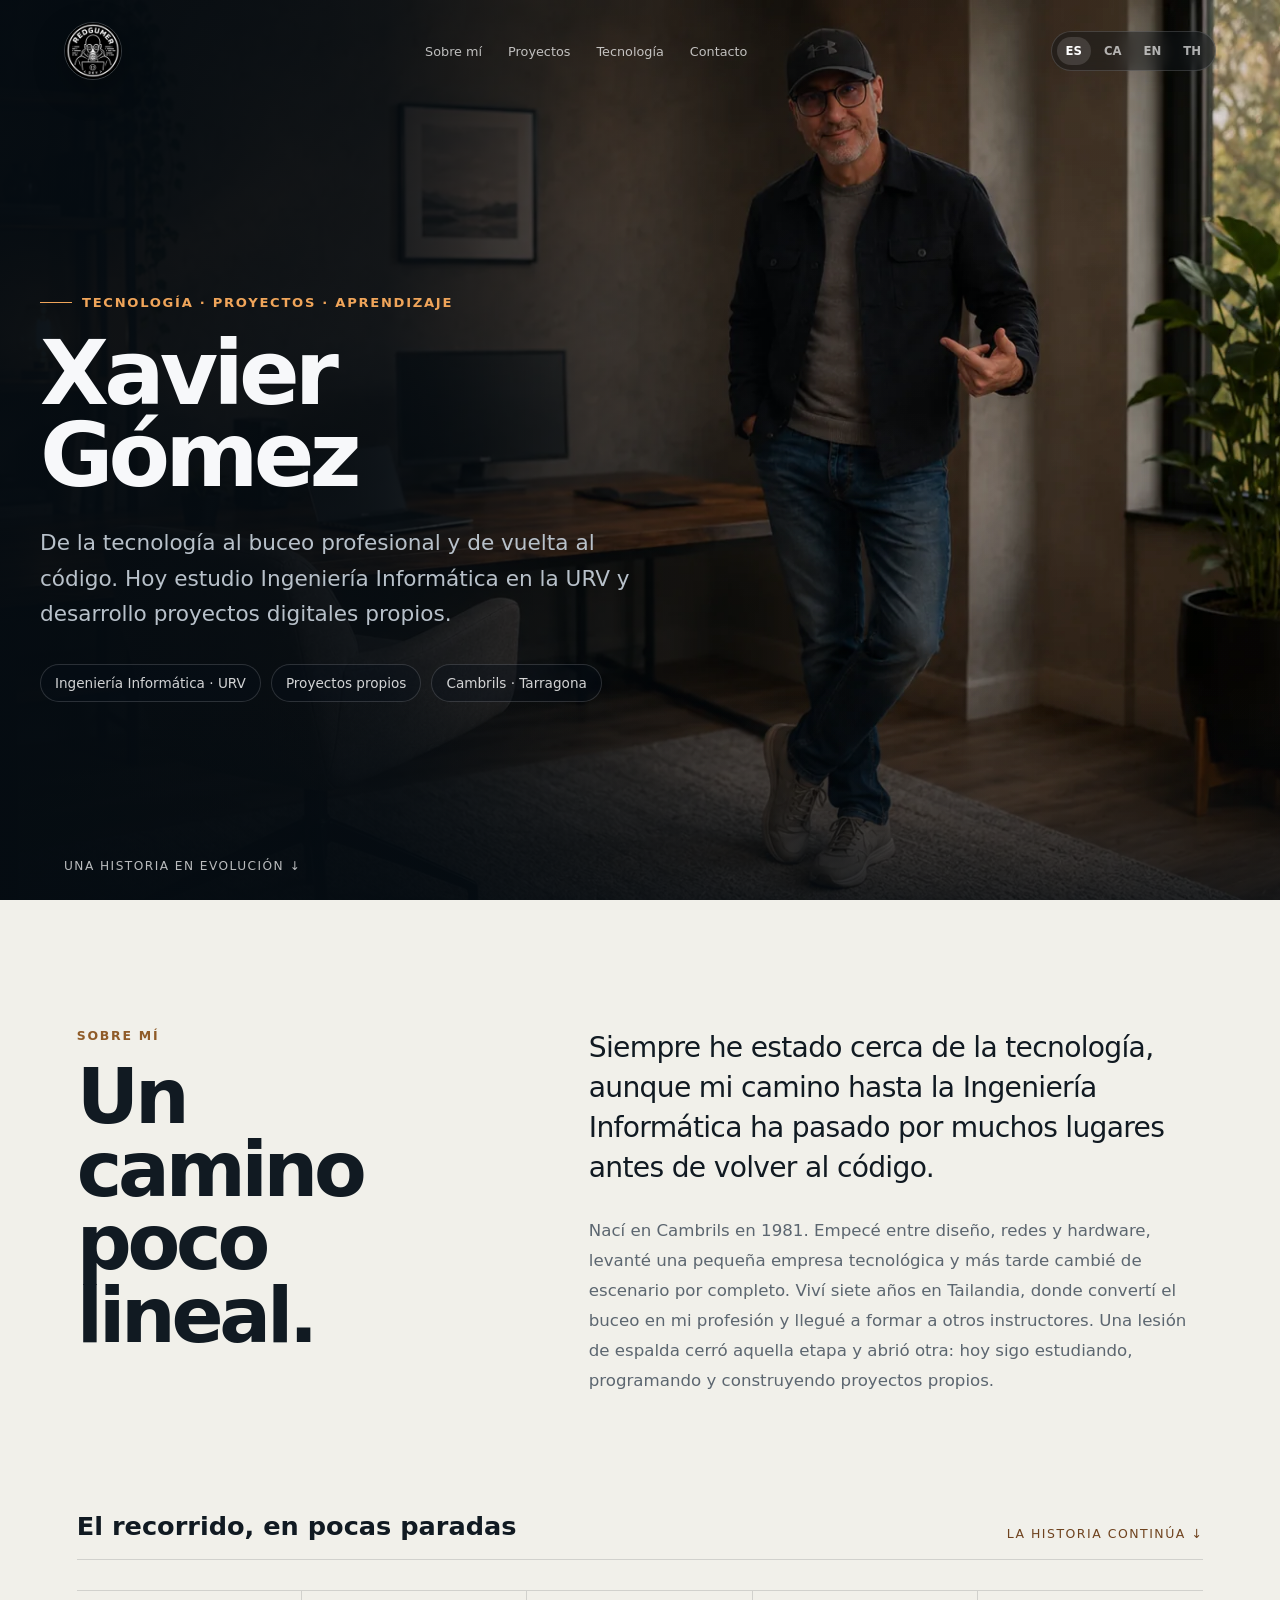
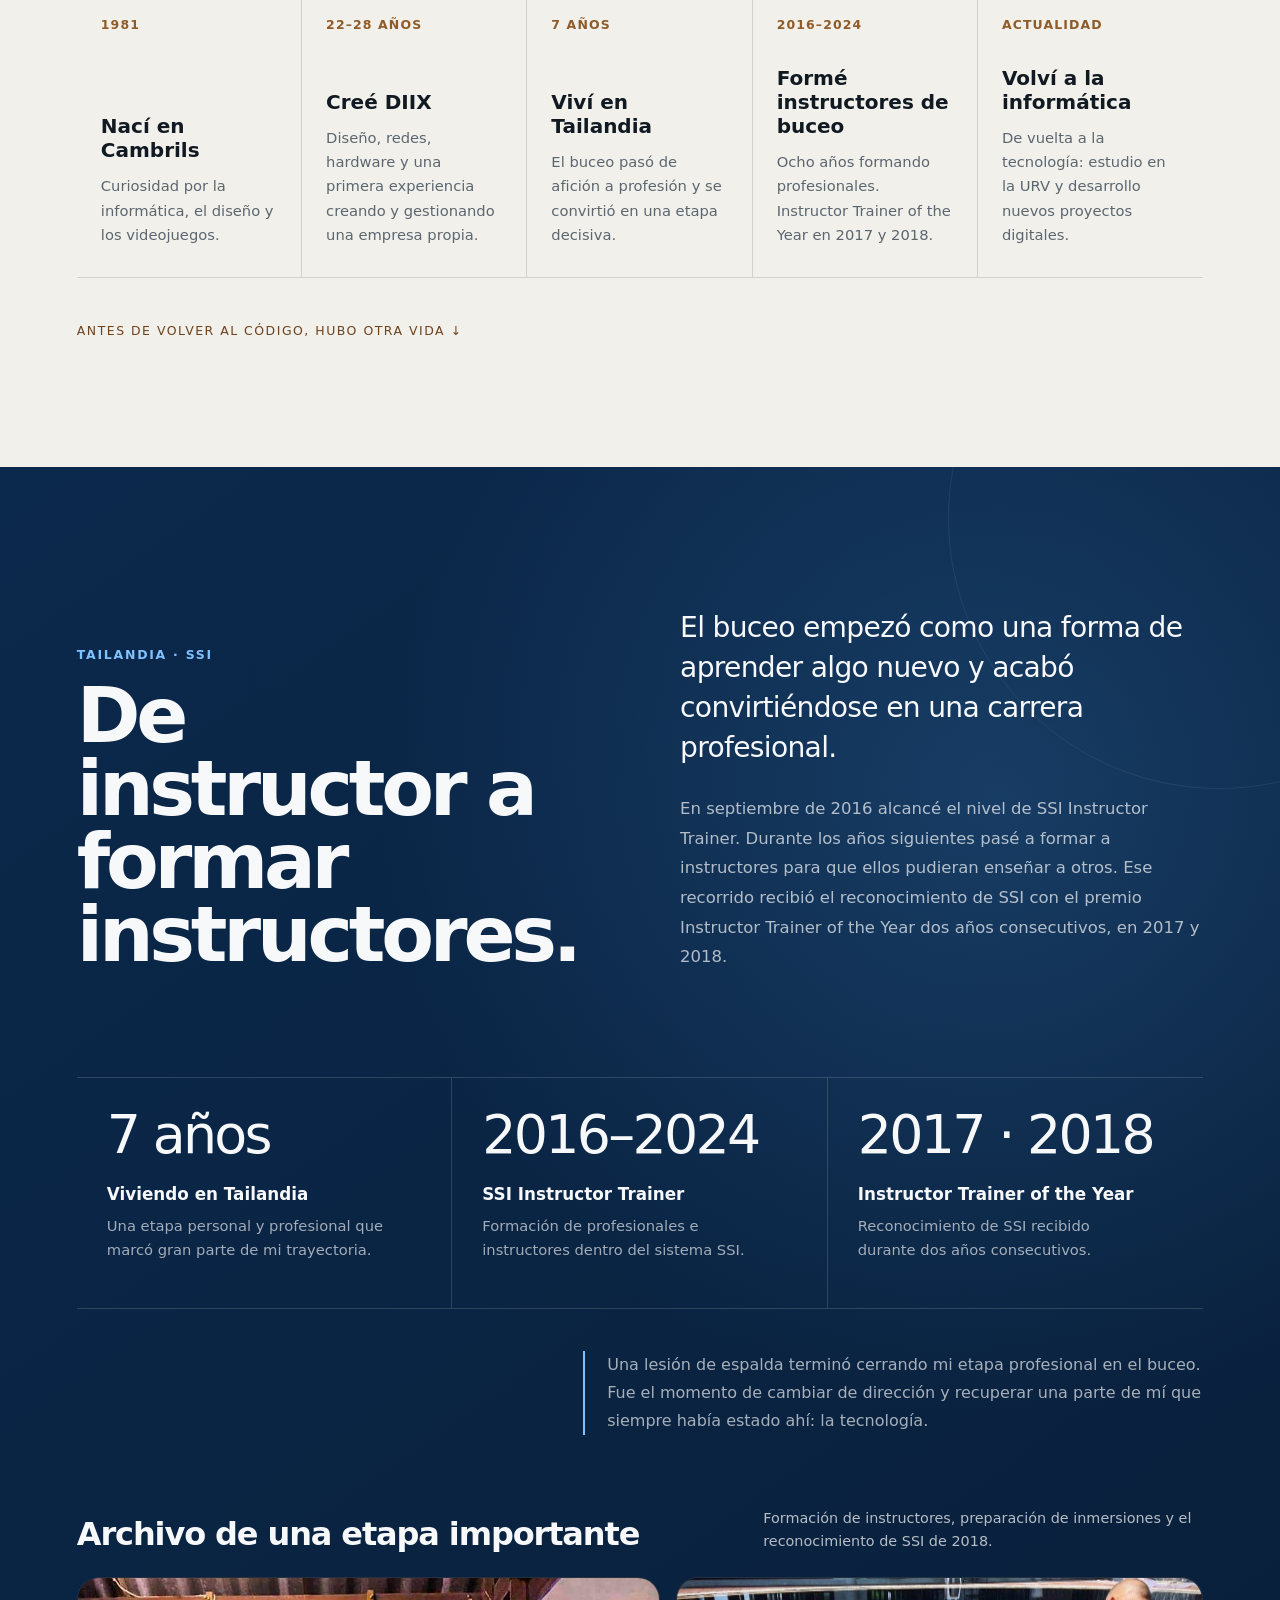
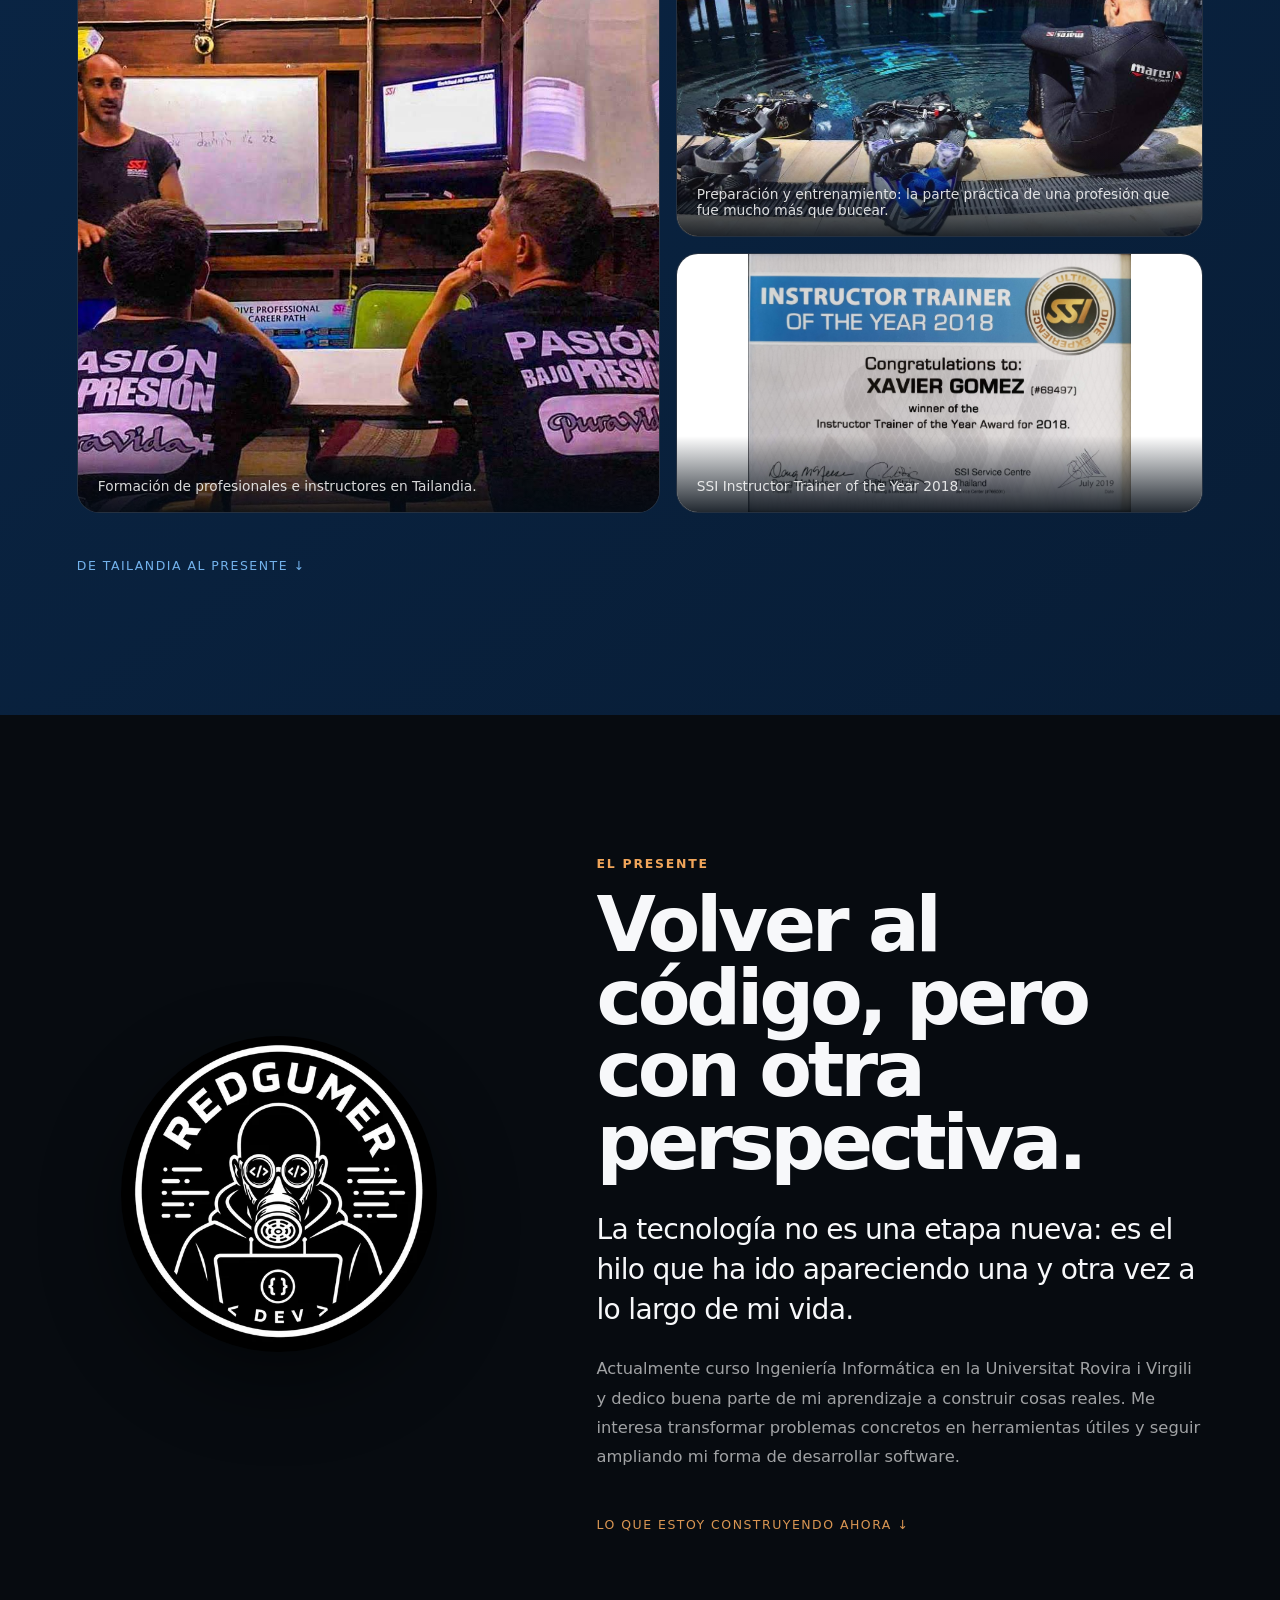
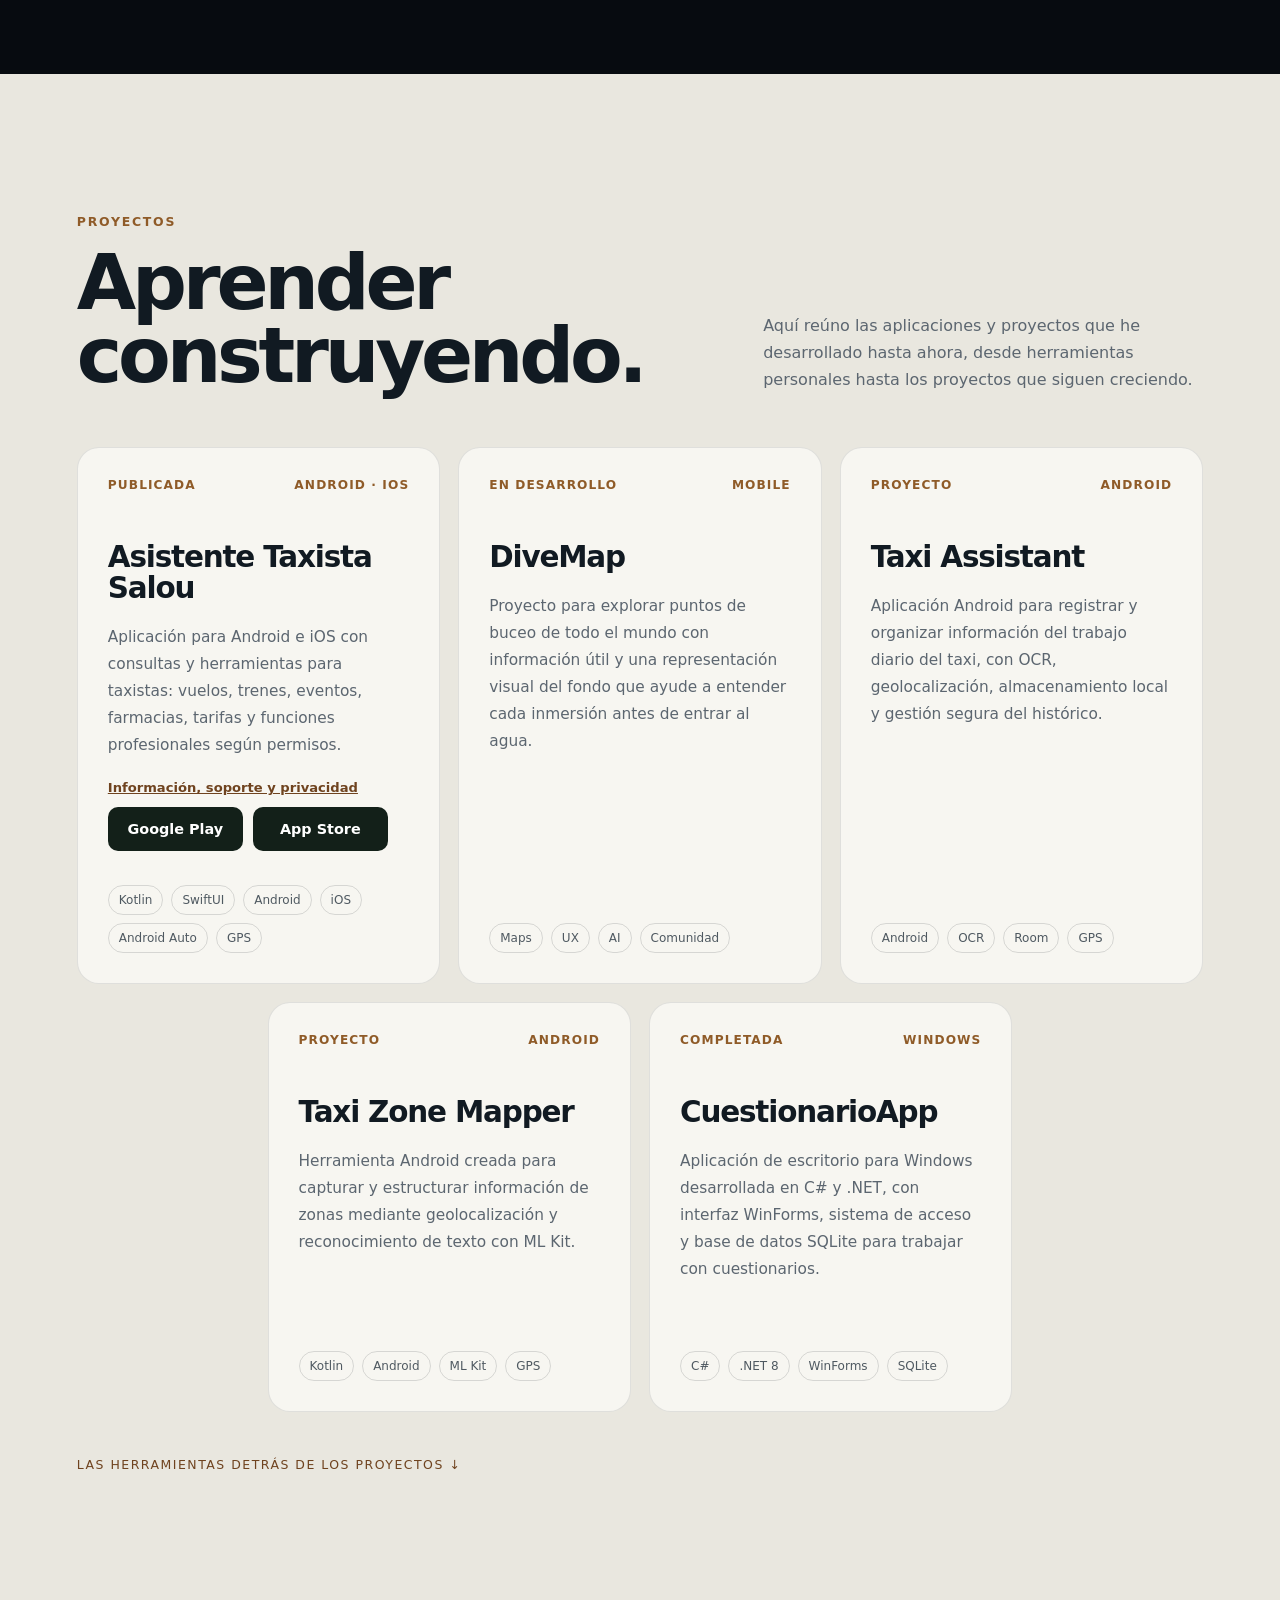
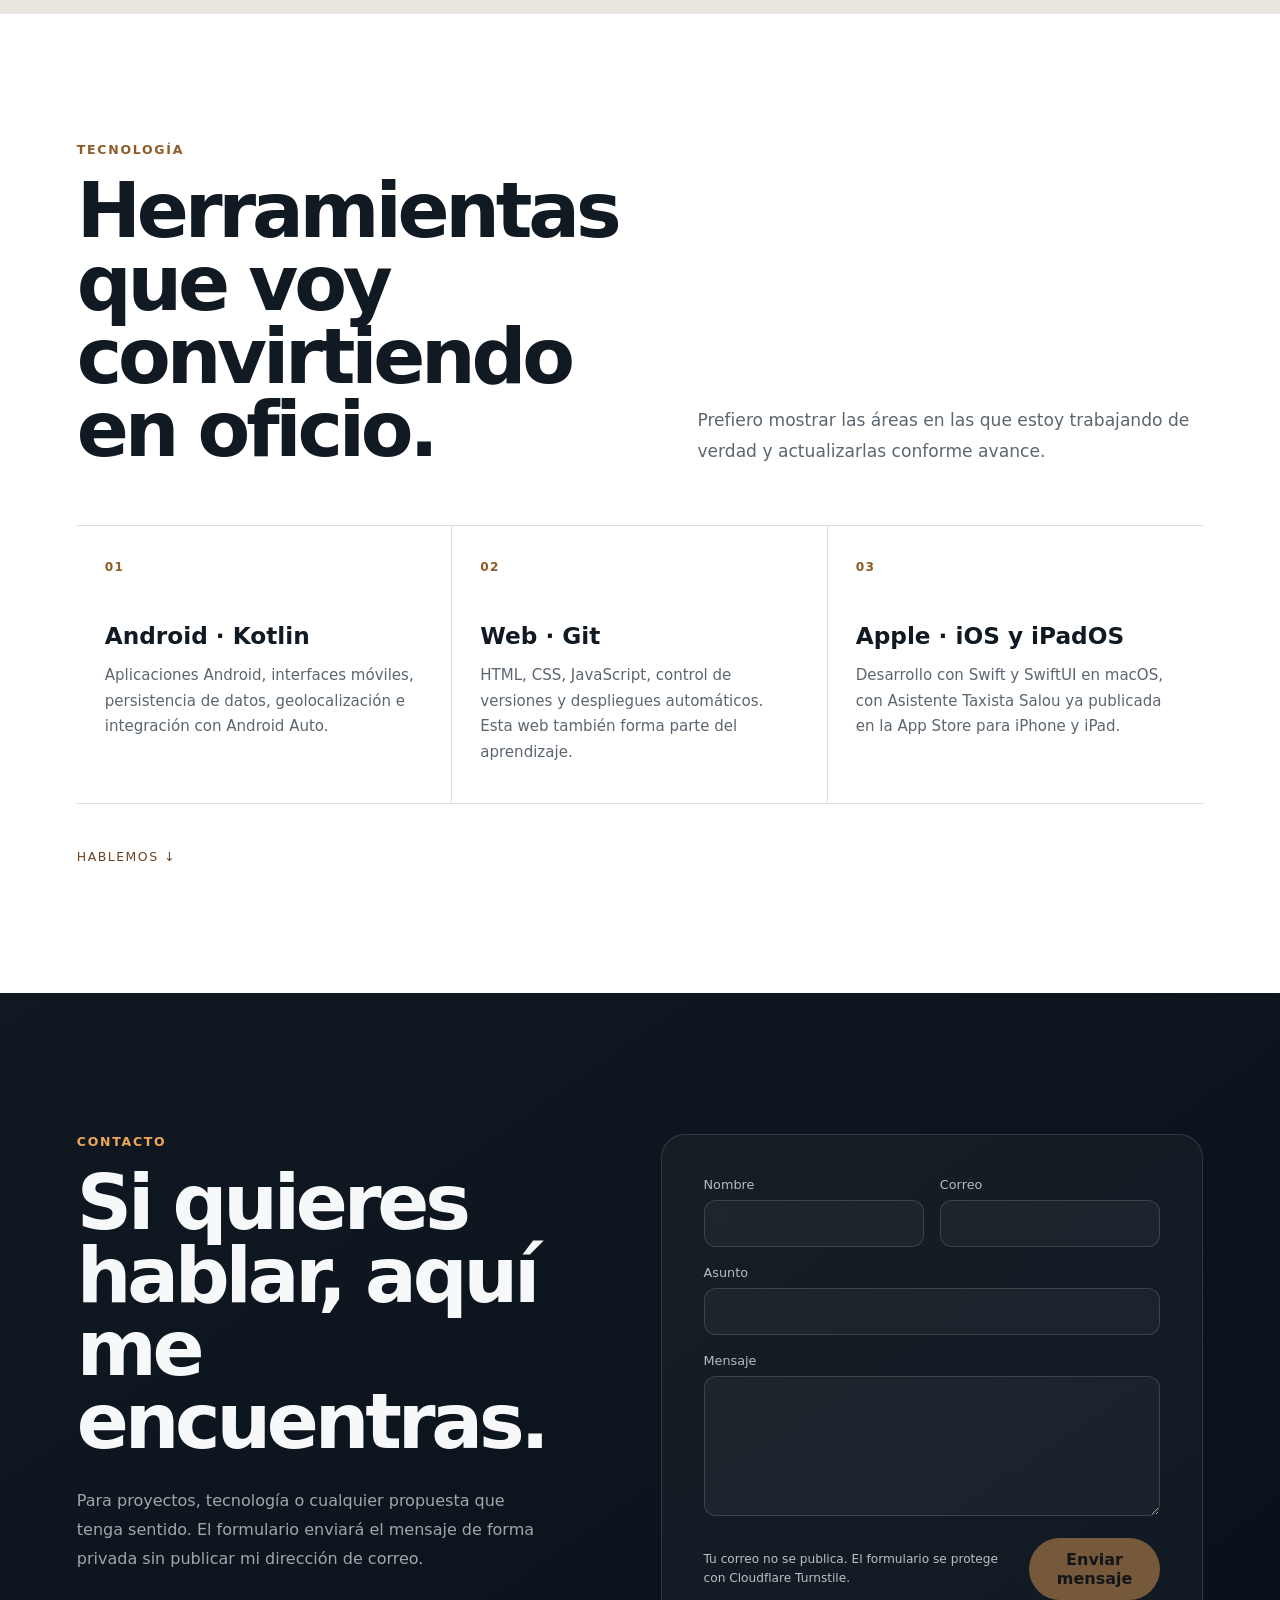
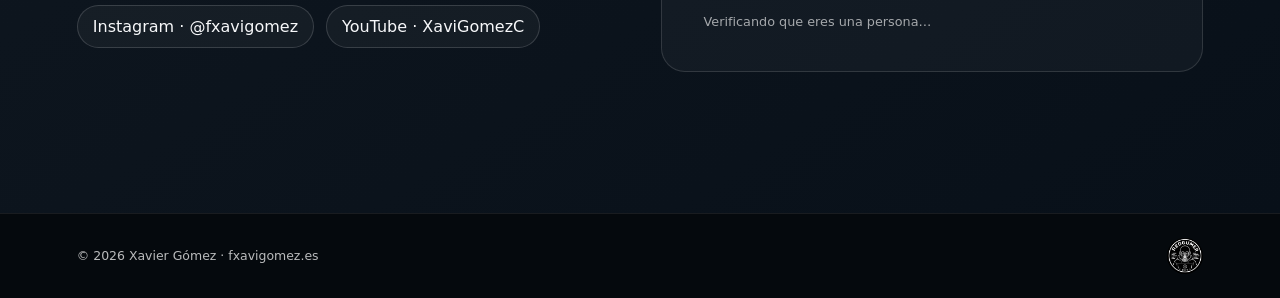
==== index.html @ 631d7fd5 "Clarify career timeline with simple chronological story" ====
<!DOCTYPE html>
<html lang="es">
<head>
  <meta charset="UTF-8">
  <meta name="viewport" content="width=device-width,initial-scale=1">
  <title>Xavier Gómez | Tecnología, desarrollo y proyectos</title>
  <meta name="description" content="Web personal de Xavier Gómez, estudiante de Ingeniería Informática y desarrollador de proyectos Android, iOS y web. Tecnología, trayectoria y proyectos propios.">
  <meta name="author" content="Xavier Gómez">
  <meta name="robots" content="index,follow,max-image-preview:large,max-snippet:-1,max-video-preview:-1">
  <meta name="theme-color" content="#081019">
  <link rel="canonical" href="https://fxavigomez.es/">
  <link rel="preload" as="image" href="assets/images/hero-xavier.webp" type="image/webp" media="(min-width: 701px)" fetchpriority="high">
  <link rel="preload" as="image" href="assets/images/hero-xavier-mobile.webp" type="image/webp" media="(max-width: 700px)" fetchpriority="high">
  <link rel="icon" type="image/png" sizes="64x64" href="assets/images/favicon-64.png">

  <meta property="og:type" content="website">
  <meta property="og:locale" content="es_ES">
  <meta property="og:site_name" content="Xavier Gómez">
  <meta property="og:title" content="Xavier Gómez | Tecnología, desarrollo y proyectos">
  <meta property="og:description" content="Trayectoria, tecnología y proyectos propios de Xavier Gómez: desarrollo Android, iOS y web, Ingeniería Informática y aprendizaje continuo.">
  <meta property="og:url" content="https://fxavigomez.es/">
  <meta property="og:image" content="https://fxavigomez.es/assets/images/hero-xavier.png">
  <meta property="og:image:alt" content="Xavier Gómez">

  <meta name="twitter:card" content="summary_large_image">
  <meta name="twitter:title" content="Xavier Gómez | Tecnología, desarrollo y proyectos">
  <meta name="twitter:description" content="Trayectoria, tecnología y proyectos propios: desarrollo Android, iOS y web, Ingeniería Informática y aprendizaje continuo.">
  <meta name="twitter:image" content="https://fxavigomez.es/assets/images/hero-xavier.png">

  <script type="application/ld+json">
  {
    "@context": "https://schema.org",
    "@graph": [
      {
        "@type": "WebSite",
        "@id": "https://fxavigomez.es/#website",
        "url": "https://fxavigomez.es/",
        "name": "Xavier Gómez",
        "inLanguage": "es",
        "description": "Web personal de Xavier Gómez sobre tecnología, desarrollo de software, trayectoria y proyectos propios.",
        "publisher": {
          "@id": "https://fxavigomez.es/#person"
        }
      },
      {
        "@type": "ProfilePage",
        "@id": "https://fxavigomez.es/#profile",
        "url": "https://fxavigomez.es/",
        "name": "Xavier Gómez | Tecnología, desarrollo y proyectos",
        "isPartOf": {
          "@id": "https://fxavigomez.es/#website"
        },
        "mainEntity": {
          "@id": "https://fxavigomez.es/#person"
        }
      },
      {
        "@type": "Person",
        "@id": "https://fxavigomez.es/#person",
        "name": "Xavier Gómez",
        "url": "https://fxavigomez.es/",
        "image": "https://fxavigomez.es/assets/images/hero-xavier.png",
        "mainEntityOfPage": {
          "@id": "https://fxavigomez.es/#profile"
        },
        "sameAs": [
          "https://www.instagram.com/fxavigomez/",
          "https://www.youtube.com/c/XaviGomezC"
        ],
        "knowsAbout": [
          "Desarrollo Android",
          "Desarrollo iOS",
          "Desarrollo web",
          "Ingeniería Informática",
          "Android Auto",
          "Geolocalización",
          "OCR"
        ]
      }
    ]
  }
  </script>
  <style>
    :root{--bg:#081019;--text:#f7f8fa;--muted:#b8c1ca;--accent:#f0a55a;--paper:#f1f0ea;--ink:#111a22;--pm:#5c6670;--deep:#0b294c;--deep2:#081d36;--line:rgba(255,255,255,.15);--pline:rgba(17,26,34,.14)}
    *{box-sizing:border-box;margin:0;padding:0}html{scroll-behavior:smooth}body{background:var(--bg);color:var(--text);font-family:Inter,ui-sans-serif,system-ui,-apple-system,BlinkMacSystemFont,"Segoe UI",sans-serif;-webkit-user-select:none;user-select:none}input,textarea{-webkit-user-select:text;user-select:text}a{color:inherit}button,input,textarea{font:inherit}.inner{width:min(1220px,100%);margin:auto}.kicker{font-size:.78rem;font-weight:800;letter-spacing:.14em;text-transform:uppercase;margin-bottom:18px}.title{font-size:clamp(3rem,6vw,6.3rem);line-height:.95;letter-spacing:-.055em}
    .hero{min-height:100vh;position:relative;display:grid;align-items:center;overflow:hidden;background-image:linear-gradient(90deg,rgba(5,12,18,.97) 0%,rgba(5,12,18,.86) 30%,rgba(5,12,18,.28) 57%,rgba(5,12,18,.02) 82%),linear-gradient(180deg,rgba(0,0,0,.1),rgba(0,0,0,.2)),url('assets/images/hero-xavier.webp');background-size:cover;background-position:center}.hero:after{content:"";position:absolute;inset:auto 0 0;height:24%;background:linear-gradient(transparent,rgba(5,12,18,.78))}header{position:absolute;z-index:7;top:0;left:0;width:100%;display:grid;grid-template-columns:auto 1fr auto;align-items:center;gap:28px;padding:22px clamp(22px,5vw,80px)}.logo{width:58px;height:58px;border-radius:50%;object-fit:cover;border:1px solid rgba(255,255,255,.2);box-shadow:0 10px 32px rgba(0,0,0,.28)}.nav{justify-self:center;display:flex;gap:26px}.nav a{text-decoration:none;color:rgba(255,255,255,.72);font-size:.8rem}.nav a:hover{color:#fff}.langs{display:flex;justify-self:end;width:max-content;max-width:100%;gap:4px;padding:5px;border:1px solid var(--line);border-radius:999px;background:rgba(8,16,25,.35);backdrop-filter:blur(10px)}.langs button{border:0;background:transparent;color:rgba(255,255,255,.65);font-size:.73rem;font-weight:800;padding:7px 9px;border-radius:999px;cursor:pointer}.langs button.active,.langs button:hover{background:rgba(255,255,255,.13);color:#fff}.hero-content{position:relative;z-index:2;width:min(1200px,calc(100% - 48px));margin:auto;padding-top:90px}.hero-copy{max-width:650px}.eyebrow{display:inline-flex;align-items:center;gap:10px;color:var(--accent);font-size:.82rem;font-weight:800;letter-spacing:.13em;text-transform:uppercase;margin-bottom:22px}.eyebrow:before{content:"";width:32px;height:1px;background:currentColor}.hero h1{font-size:clamp(3.5rem,7vw,7rem);line-height:.92;letter-spacing:-.055em;margin-bottom:28px}.intro{max-width:610px;color:var(--muted);font-size:clamp(1.05rem,1.7vw,1.35rem);line-height:1.66}.pills{margin-top:32px;display:flex;gap:10px;flex-wrap:wrap}.pills a{display:inline-flex;align-items:center;border:1px solid var(--line);background:rgba(8,16,25,.36);padding:10px 14px;border-radius:999px;color:rgba(255,255,255,.82);font-size:.85rem;text-decoration:none;transition:background .2s ease,border-color .2s ease,color .2s ease}.pills a:hover,.pills a:focus-visible{background:rgba(255,255,255,.08);border-color:rgba(255,255,255,.28);color:#fff}.scroll{position:absolute;z-index:3;left:clamp(22px,5vw,80px);bottom:26px}.scroll a{text-decoration:none;color:rgba(255,255,255,.72);font-size:.76rem;letter-spacing:.12em;text-transform:uppercase}.section-next{margin-top:42px}.section-next a,.timeline-head a{text-decoration:none;font-size:.78rem;letter-spacing:.12em;text-transform:uppercase;transition:opacity .2s ease,color .2s ease}.section-next a:hover,.section-next a:focus-visible,.timeline-head a:hover,.timeline-head a:focus-visible{opacity:1}.about .section-next a,.projects .section-next a,.skills .section-next a,.timeline-head a{color:#6f431f;opacity:1}.diving .section-next a{color:#7fc2ff}.present .section-next a{color:var(--accent)}.diving .section-next a,.present .section-next a{opacity:.9}.timeline .stop[id]{scroll-margin-top:80px}
    .about{background:var(--paper);color:var(--ink);padding:clamp(84px,10vw,150px) clamp(24px,6vw,96px)}.about-top{display:grid;grid-template-columns:.8fr 1.2fr;gap:clamp(48px,8vw,120px);margin-bottom:clamp(72px,9vw,120px)}.about .kicker,.projects .kicker,.skills .kicker{color:#8f5b28}.about h2{max-width:560px}.lead{font-size:clamp(1.35rem,2.2vw,2rem);line-height:1.42;letter-spacing:-.025em}.about-copy .lead{margin-bottom:28px}.about-copy .body{color:var(--pm);font-size:1.04rem;line-height:1.8;max-width:68ch}.timeline-head{display:flex;justify-content:space-between;align-items:end;gap:20px;border-bottom:1px solid var(--pline);padding-bottom:18px;margin-bottom:30px}.timeline-head h3{font-size:clamp(1.4rem,2vw,1.85rem)}.timeline-head span{color:var(--pm);font-size:.8rem;letter-spacing:.12em;text-transform:uppercase}.timeline{display:grid;grid-template-columns:repeat(5,1fr);border-top:1px solid var(--pline);border-bottom:1px solid var(--pline)}.stop{min-height:250px;padding:26px 24px 30px;border-right:1px solid var(--pline);display:flex;flex-direction:column}.stop:last-child{border-right:0}.time{color:#8f5b28;font-size:.78rem;font-weight:800;letter-spacing:.09em;text-transform:uppercase;margin-bottom:auto}.stop h4{font-size:1.25rem;line-height:1.2;margin:34px 0 12px}.stop p{color:var(--pm);font-size:.92rem;line-height:1.65}
    .diving{position:relative;overflow:hidden;background:radial-gradient(circle at 78% 18%,rgba(73,145,215,.22),transparent 34%),linear-gradient(145deg,var(--deep),var(--deep2));padding:clamp(88px,11vw,155px) clamp(24px,6vw,96px)}.diving:before{content:"";position:absolute;width:540px;height:540px;border:1px solid rgba(255,255,255,.07);border-radius:50%;right:-210px;top:-220px}.diving .kicker{color:#7fc2ff}.diving-head{display:grid;grid-template-columns:.9fr 1.1fr;gap:clamp(50px,8vw,120px);align-items:end;margin-bottom:clamp(70px,9vw,105px)}.diving h2{max-width:690px}.diving-copy .lead{margin-bottom:26px}.diving-copy .body{color:rgba(255,255,255,.68);font-size:1.03rem;line-height:1.8}.stats{display:grid;grid-template-columns:repeat(3,1fr);border-top:1px solid var(--line);border-bottom:1px solid var(--line)}.stat{padding:30px;min-height:230px;border-right:1px solid var(--line)}.stat:last-child{border-right:0}.stat .big{display:block;font-size:clamp(2.2rem,4.2vw,4.7rem);line-height:1;letter-spacing:-.05em;margin-bottom:22px}.stat strong{display:block;font-size:1.05rem;margin-bottom:10px}.stat p{color:rgba(255,255,255,.62);font-size:.92rem;line-height:1.65;max-width:31ch}.career{display:flex;justify-content:flex-end;margin-top:42px}.career p{max-width:620px;color:rgba(255,255,255,.64);line-height:1.75;border-left:2px solid #7fc2ff;padding-left:22px}.archive{margin-top:72px}.archive-head{display:flex;justify-content:space-between;align-items:end;gap:24px;margin-bottom:24px}.archive-head h3{font-size:clamp(1.55rem,2.5vw,2.35rem);letter-spacing:-.035em}.archive-head p{color:rgba(255,255,255,.70);font-size:.9rem;max-width:440px;line-height:1.6}.gallery{display:grid;grid-template-columns:1.05fr .95fr;grid-template-rows:260px 260px;gap:16px}.photo{position:relative;overflow:hidden;border-radius:22px;border:1px solid rgba(255,255,255,.12);cursor:zoom-in;background:#071527}.photo:first-child{grid-row:1/3}.photo img{width:100%;height:100%;display:block;object-fit:cover;transition:transform .45s ease,filter .35s ease}.photo:hover img{transform:scale(1.025);filter:brightness(1.06)}.photo .caption{position:absolute;left:0;right:0;bottom:0;padding:42px 20px 18px;background:linear-gradient(transparent,rgba(3,11,20,.88));font-size:.86rem;color:rgba(255,255,255,.84)}.photo.award img{object-fit:contain;background:#fff}.lightbox{position:fixed;z-index:50;inset:0;background:rgba(0,0,0,.92);display:none;align-items:center;justify-content:center;padding:30px}.lightbox.open{display:flex}.lightbox img{max-width:min(1200px,94vw);max-height:90vh;object-fit:contain}.lightbox button{position:absolute;top:20px;right:24px;border:1px solid rgba(255,255,255,.2);background:rgba(0,0,0,.3);color:#fff;width:44px;height:44px;border-radius:50%;font-size:1.5rem;cursor:pointer}
    .present{background:#070b10;padding:clamp(90px,11vw,155px) clamp(24px,6vw,96px)}.present-grid{display:grid;grid-template-columns:.8fr 1.2fr;gap:clamp(50px,9vw,140px);align-items:center}.mark{display:grid;place-items:center;position:relative;min-height:410px}.mark:before{content:"";position:absolute;width:min(380px,80%);aspect-ratio:1;border-radius:50%;background:radial-gradient(circle,rgba(240,165,90,.18),transparent 68%)}.mark img{position:relative;width:min(340px,78%);height:auto;aspect-ratio:1/1;object-fit:contain;border-radius:50%;box-shadow:0 30px 80px rgba(0,0,0,.45)}.present .kicker{color:var(--accent)}.present h2{margin-bottom:30px}.present .lead{margin-bottom:24px}.present .body{color:rgba(255,255,255,.62);font-size:1.02rem;line-height:1.8;max-width:70ch}
    .projects{background:#e9e7df;color:var(--ink);padding:clamp(90px,11vw,155px) clamp(24px,6vw,96px)}.projects-head{display:flex;justify-content:space-between;align-items:end;gap:48px;margin-bottom:54px}.projects-head p{color:var(--pm);max-width:440px;line-height:1.7}.cards{display:grid;grid-template-columns:repeat(6,1fr);gap:18px}.card{grid-column:span 2}.card:nth-child(4){grid-column:2/span 2}.card:nth-child(5){grid-column:4/span 2}.card{min-height:410px;background:#f7f6f1;border:1px solid rgba(17,26,34,.1);border-radius:22px;padding:30px;display:flex;flex-direction:column;transition:.25s}.card:hover{transform:translateY(-5px);box-shadow:0 20px 50px rgba(17,26,34,.09)}.meta{display:flex;justify-content:space-between;color:#8f5b28;font-size:.76rem;font-weight:800;letter-spacing:.09em;text-transform:uppercase}.card h3{font-size:clamp(1.7rem,2.3vw,2.4rem);line-height:1.05;letter-spacing:-.04em;margin:50px 0 20px}.card p{color:var(--pm);line-height:1.75;font-size:.96rem}.project-links{display:flex;flex-wrap:wrap;align-items:center;gap:12px;margin-top:22px}.project-links>a:first-child{color:#6f431f;font-size:.82rem;font-weight:800}.play-badge-link{display:inline-block;align-self:flex-start}.play-badge-link img{display:block;height:48px;width:auto}.tags{margin-top:auto;padding-top:34px;display:flex;flex-wrap:wrap;gap:8px}.tags span{border:1px solid var(--pline);border-radius:999px;padding:7px 10px;font-size:.75rem;color:#4f5961}
    .download-links{display:flex;flex-wrap:wrap;gap:10px;width:100%}.download-link{display:inline-flex;align-items:center;justify-content:center;min-height:44px;min-width:135px;padding:10px 16px;border-radius:10px;background:#132019;color:#fff;text-decoration:none;font-size:.9rem;font-weight:800;transition:background .2s ease,transform .2s ease}.download-link:hover{background:#2c4838;transform:translateY(-2px)}.download-link:focus-visible{outline:3px solid #8f5b28;outline-offset:3px}
    .skills{background:#fff;color:var(--ink);padding:clamp(90px,10vw,145px) clamp(24px,6vw,96px)}.skills-head{display:grid;grid-template-columns:.9fr 1.1fr;gap:80px;align-items:end;margin-bottom:58px}.skills-head p{color:var(--pm);font-size:1.07rem;line-height:1.8;max-width:660px}.skill-grid{display:grid;grid-template-columns:repeat(3,1fr);border-top:1px solid var(--pline);border-bottom:1px solid var(--pline)}.skill{padding:34px 28px 38px;border-right:1px solid var(--pline)}.skill:last-child{border-right:0}.skill .num{color:#8f5b28;font-size:.76rem;font-weight:800;letter-spacing:.1em;margin-bottom:48px}.skill h3{font-size:1.45rem;margin-bottom:14px}.skill p{color:var(--pm);line-height:1.7;font-size:.94rem}
    .contact{background:linear-gradient(145deg,#101821,#081019);padding:clamp(90px,11vw,150px) clamp(24px,6vw,96px)}.contact-grid{display:grid;grid-template-columns:.85fr 1.15fr;gap:clamp(50px,9vw,140px)}.contact .kicker{color:var(--accent)}.contact h2{margin-bottom:28px}.contact-copy>p{color:rgba(255,255,255,.62);line-height:1.8;max-width:590px}.socials{display:flex;gap:12px;margin-top:32px;flex-wrap:wrap}.social{display:inline-flex;align-items:center;gap:9px;padding:11px 15px;border:1px solid var(--line);border-radius:999px;text-decoration:none;background:rgba(255,255,255,.04)}.social:hover{background:rgba(255,255,255,.1)}.form{border:1px solid rgba(255,255,255,.13);border-radius:24px;padding:clamp(24px,4vw,42px);background:rgba(255,255,255,.035)}.row{display:grid;grid-template-columns:1fr 1fr;gap:16px}.field{margin-bottom:18px}.field label{display:block;font-size:.8rem;color:rgba(255,255,255,.7);margin-bottom:8px}.field input,.field textarea{width:100%;border:1px solid rgba(255,255,255,.14);background:rgba(255,255,255,.04);color:#fff;border-radius:12px;padding:13px 14px;outline:none}.field textarea{min-height:140px;resize:vertical}.field input:focus,.field textarea:focus{border-color:rgba(240,165,90,.7)}.field input:-webkit-autofill,.field input:-webkit-autofill:hover,.field input:-webkit-autofill:focus{-webkit-text-fill-color:#fff;caret-color:#fff;-webkit-box-shadow:0 0 0 1000px #202833 inset;box-shadow:0 0 0 1000px #202833 inset}.form-foot{display:flex;justify-content:space-between;gap:18px;align-items:center;margin-top:4px}.form-note{font-size:.76rem;line-height:1.55;color:rgba(255,255,255,.72);max-width:410px}.submit{border:0;border-radius:999px;background:var(--accent);color:#17110b;font-weight:800;padding:12px 18px;cursor:pointer}.submit:disabled{opacity:.45;cursor:not-allowed}.form-status{margin-top:14px;color:rgba(255,255,255,.62);font-size:.8rem}.turnstile{margin:8px 0 16px}
    footer{background:#05090d;border-top:1px solid rgba(255,255,255,.08);padding:24px clamp(24px,6vw,96px);display:flex;justify-content:space-between;align-items:center;color:rgba(255,255,255,.72);font-size:.78rem}footer img{width:36px;height:36px;border-radius:50%}
    @media(max-width:1000px){header{padding-top:82px}.nav{position:fixed;z-index:70;top:0;left:0;right:0;width:100%;height:58px;padding:0 clamp(16px,5vw,60px);display:flex;align-items:center;justify-content:center;gap:clamp(18px,5vw,52px);background:rgba(8,16,25,.95);border-bottom:1px solid rgba(255,255,255,.1);box-shadow:0 8px 26px rgba(0,0,0,.18);backdrop-filter:blur(14px)}.nav a{font-size:clamp(.76rem,2.1vw,.92rem);white-space:nowrap;color:rgba(255,255,255,.86)}section[id]{scroll-margin-top:70px}.timeline{grid-template-columns:1fr 1fr}.stop{border-bottom:1px solid var(--pline)}.stop:nth-child(2n){border-right:0}.cards{grid-template-columns:1fr}.card,.card:nth-child(4),.card:nth-child(5){grid-column:auto}.skill-grid{grid-template-columns:1fr}.skill{border-right:0;border-bottom:1px solid var(--pline)}.gallery{grid-template-columns:1fr;grid-template-rows:340px 260px 260px}.photo:first-child{grid-row:auto}.contact-grid,.present-grid,.about-top,.diving-head,.skills-head{grid-template-columns:1fr}.stats{grid-template-columns:1fr}.stat{border-right:0;border-bottom:1px solid var(--line)}}
    @media(max-width:700px){header{grid-template-columns:auto 1fr;gap:12px;padding:76px 20px 18px}.nav{height:54px;padding:0 12px;gap:clamp(10px,4.2vw,24px)}.nav a{font-size:clamp(.68rem,3.05vw,.82rem)}.langs{justify-self:end;gap:1px;padding:4px}.langs button{padding:7px 6px;font-size:.68rem}.logo{width:48px;height:48px}.hero{align-items:end;background-position:68% center;background-image:linear-gradient(180deg,rgba(5,12,18,.08),rgba(5,12,18,.28) 38%,rgba(5,12,18,.94) 76%,#050c12 100%),url('assets/images/hero-xavier-mobile.webp')}.hero-content{width:100%;padding:120px 22px 70px}.hero h1{font-size:clamp(3.2rem,15vw,5.3rem)}.pills{margin-top:24px;gap:8px}.pills a{font-size:.78rem;padding:9px 12px}.scroll{display:block;left:22px;bottom:22px}.section-next{margin-top:34px}.about,.diving,.present,.projects,.skills,.contact{padding-left:22px;padding-right:22px}.timeline{grid-template-columns:1fr}.stop{min-height:auto;border-right:0}.time{margin-bottom:24px}.stop h4{margin-top:0}.projects-head,.archive-head,.timeline-head{align-items:flex-start;flex-direction:column}.gallery{grid-template-rows:280px 220px 220px}.row{grid-template-columns:1fr}.form-foot{align-items:flex-start;flex-direction:column}.submit{width:100%}}
    @media(max-width:380px){.nav{flex-wrap:wrap;height:auto;min-height:54px;padding:7px 12px;row-gap:2px}.nav a{flex:1 1 calc(50% - 12px);text-align:center;font-size:.74rem;padding:4px 2px}header{padding-top:94px}section[id]{scroll-margin-top:90px}}
  </style>
</head>
<body>
  <main class="hero" id="inicio">
    <header>
      <img class="logo" src="assets/images/redgumer-logo-512.webp" alt="Redgumer Dev" width="58" height="58" decoding="async">
      <nav class="nav" id="mainNav"><a href="#sobre-mi" data-i18n="navAbout">Sobre mí</a><a href="#proyectos" data-i18n="navProjects">Proyectos</a><a href="#tecnologia" data-i18n="navTech">Tecnología</a><a href="#contacto" data-i18n="navContact">Contacto</a></nav>
      <div class="langs" role="group" aria-label="Idioma"><button type="button" class="active" data-lang="es">ES</button><button type="button" data-lang="ca">CA</button><button type="button" data-lang="en">EN</button><button type="button" data-lang="th">TH</button></div>
    </header>
    <div class="hero-content"><div class="hero-copy"><div class="eyebrow" data-i18n="eyebrow">Tecnología · proyectos · aprendizaje</div><h1>Xavier<br>Gómez</h1><p class="intro" data-i18n="intro">De la tecnología al buceo profesional y de vuelta al código. Hoy estudio Ingeniería Informática en la URV y desarrollo proyectos digitales propios.</p><div class="pills"><a href="https://www.urv.cat/ca/" target="_blank" rel="noopener noreferrer" data-i18n="pill1">Ingeniería Informática · URV</a><a href="#proyectos" data-i18n="pill2">Proyectos propios</a><a href="https://www.google.com/maps/search/?api=1&query=Cambrils%2C%20Tarragona" target="_blank" rel="noopener noreferrer">Cambrils · Tarragona</a></div></div></div>
    <div class="scroll"><a href="#sobre-mi" data-i18n="scroll">Una historia en evolución ↓</a></div>
  </main>

  <section class="about" id="sobre-mi"><div class="inner">
    <div class="about-top"><div><div class="kicker" data-i18n="aboutKicker">Sobre mí</div><h2 class="title" data-i18n="aboutTitle">Un camino poco lineal.</h2></div><div class="about-copy"><p class="lead" data-i18n="aboutLead">Siempre he estado cerca de la tecnología, aunque mi camino hasta la Ingeniería Informática ha pasado por muchos lugares antes de volver al código.</p><p class="body" data-i18n="aboutBody">Nací en Cambrils en 1981. Empecé entre diseño, redes y hardware, levanté una pequeña empresa tecnológica y más tarde cambié de escenario por completo. Viví siete años en Tailandia, donde convertí el buceo en mi profesión y llegué a formar a otros instructores. Una lesión de espalda cerró aquella etapa y abrió otra: hoy sigo estudiando, programando y construyendo proyectos propios.</p></div></div>
    <div class="timeline-head"><h3 data-i18n="timelineTitle">Mi historia, paso a paso</h3><a href="#ssi" data-i18n="timelineHint">Mi etapa en el buceo ↓</a></div>
    <div class="timeline">
      <article class="stop" id="timeline-start"><div class="time">1981</div><h4 data-i18n="t1title">Nací en Cambrils</h4><p data-i18n="t1">Desde pequeño me interesaron los ordenadores, el diseño y los videojuegos.</p></article>
      <article class="stop"><div class="time" data-i18n="t2time">2003–2009 (aprox.)</div><h4 data-i18n="t2title">Creé DIIX</h4><p data-i18n="t2">Entre los 22 y los 28 años trabajé en diseño, redes y ordenadores, y monté mi propia empresa.</p></article>
      <article class="stop"><div class="time" data-i18n="t3time">Después</div><h4 data-i18n="t3title">Viví en Tailandia</h4><p data-i18n="t3">Me mudé a Tailandia, donde viví siete años. Allí convertí mi afición al buceo en mi profesión.</p></article>
      <article class="stop"><div class="time">2016–2024</div><h4 data-i18n="t4title">Formé instructores de buceo</h4><p data-i18n="t4">En 2016 obtuve la titulación SSI Instructor Trainer. Durante esta etapa formé instructores y recibí premios en 2017 y 2018.</p></article>
      <article class="stop"><div class="time" data-i18n="today">Hoy</div><h4 data-i18n="t5title">Volví a la informática</h4><p data-i18n="t5">Tras dejar el buceo profesional, regresé a la informática. Ahora estudio en la URV y desarrollo aplicaciones.</p></article>
    </div>
    <div class="section-next"><a href="#ssi" data-i18n="nextThailand">Antes de volver al código, hubo otra vida ↓</a></div>
  </div></section>

  <section class="diving" id="ssi"><div class="inner">
    <div class="diving-head"><div><div class="kicker" data-i18n="ssiKicker">Tailandia · SSI</div><h2 class="title" data-i18n="ssiTitle">De instructor a formar instructores.</h2></div><div class="diving-copy"><p class="lead" data-i18n="ssiLead">El buceo empezó como una forma de aprender algo nuevo y acabó convirtiéndose en una carrera profesional.</p><p class="body" data-i18n="ssiBody">En septiembre de 2016 alcancé el nivel de SSI Instructor Trainer. Durante los años siguientes pasé a formar a instructores para que ellos pudieran enseñar a otros. Ese recorrido recibió el reconocimiento de SSI con el premio Instructor Trainer of the Year dos años consecutivos, en 2017 y 2018.</p></div></div>
    <div class="stats"><article class="stat"><span class="big" data-i18n="seven">7 años</span><strong data-i18n="livingThailand">Viviendo en Tailandia</strong><p data-i18n="stat1">Una etapa personal y profesional que marcó gran parte de mi trayectoria.</p></article><article class="stat"><span class="big">2016–2024</span><strong>SSI Instructor Trainer</strong><p data-i18n="stat2">Formación de profesionales e instructores dentro del sistema SSI.</p></article><article class="stat"><span class="big">2017 · 2018</span><strong>Instructor Trainer of the Year</strong><p data-i18n="stat3">Reconocimiento de SSI recibido durante dos años consecutivos.</p></article></div>
    <div class="career"><p data-i18n="career">Una lesión de espalda terminó cerrando mi etapa profesional en el buceo. Fue el momento de cambiar de dirección y recuperar una parte de mí que siempre había estado ahí: la tecnología.</p></div>
    <div class="archive"><div class="archive-head"><h3 data-i18n="archiveTitle">Archivo de una etapa importante</h3><p data-i18n="archiveIntro">Formación de instructores, preparación de inmersiones y el reconocimiento de SSI de 2018.</p></div><div class="gallery">
      <figure class="photo" data-full="assets/images/ssi-training.jpg"><img src="assets/images/ssi-training.jpg" alt="Xavier Gómez formando instructores SSI" loading="lazy" decoding="async"><figcaption class="caption" data-i18n="cap1">Formación de profesionales e instructores en Tailandia.</figcaption></figure>
      <figure class="photo" data-full="assets/images/ssi-diving.jpg"><img src="assets/images/ssi-diving.jpg" alt="Xavier Gómez preparando equipo de buceo" loading="lazy" decoding="async"><figcaption class="caption" data-i18n="cap2">Preparación y entrenamiento: la parte práctica de una profesión que fue mucho más que bucear.</figcaption></figure>
      <figure class="photo award" data-full="assets/images/ssi-award-2018.jpg"><img src="assets/images/ssi-award-2018.jpg" alt="Instructor Trainer of the Year 2018 SSI" loading="lazy" decoding="async"><figcaption class="caption" data-i18n="cap3">SSI Instructor Trainer of the Year 2018.</figcaption></figure>
    </div></div>
    <div class="section-next"><a href="#presente" data-i18n="nextPresent">De Tailandia al presente ↓</a></div>
  </div></section>

  <section class="present" id="presente"><div class="inner present-grid"><div class="mark"><img src="assets/images/redgumer-logo-512.webp" alt="Redgumer Dev" width="340" height="340" loading="lazy" decoding="async"></div><div><div class="kicker" data-i18n="presentKicker">El presente</div><h2 class="title" data-i18n="presentTitle">Volver al código, pero con otra perspectiva.</h2><p class="lead" data-i18n="presentLead">La tecnología no es una etapa nueva: es el hilo que ha ido apareciendo una y otra vez a lo largo de mi vida.</p><p class="body" data-i18n="presentBody">Actualmente curso Ingeniería Informática en la Universitat Rovira i Virgili y dedico buena parte de mi aprendizaje a construir cosas reales. Me interesa transformar problemas concretos en herramientas útiles y seguir ampliando mi forma de desarrollar software.</p><div class="section-next"><a href="#proyectos" data-i18n="nextProjects">Lo que estoy construyendo ahora ↓</a></div></div></div></section>

  <section class="projects" id="proyectos"><div class="inner"><div class="projects-head"><div><div class="kicker" data-i18n="projectsKicker">Proyectos</div><h2 class="title" data-i18n="projectsTitle">Aprender construyendo.</h2></div><p data-i18n="projectsIntro">Aquí reúno las aplicaciones y proyectos que he desarrollado hasta ahora, desde herramientas personales hasta los proyectos que siguen creciendo.</p></div><div class="cards">
    <article class="card"><div class="meta"><span data-i18n="published">Publicada</span><span>Android · iOS</span></div><h3>Asistente Taxista Salou</h3><p data-i18n="taxi">Aplicación para Android e iOS con consultas y herramientas para taxistas: vuelos, trenes, eventos, farmacias, tarifas y funciones profesionales según permisos.</p><div class="project-links"><a href="/asistente-taxista-salou/">Información, soporte y privacidad</a><div class="download-links" role="group" aria-label="Descargar Asistente Taxista Salou"><a class="download-link" href="https://play.google.com/store/apps/details?id=com.taxisalou.app" target="_blank" rel="noopener noreferrer" aria-label="Descargar Asistente Taxista Salou en Google Play">Google Play</a><a class="download-link" href="https://apps.apple.com/es/app/asistente-taxista-salou/id6821425402" target="_blank" rel="noopener noreferrer" aria-label="Descargar Asistente Taxista Salou en App Store">App Store</a></div></div><div class="tags"><span>Kotlin</span><span>SwiftUI</span><span>Android</span><span>iOS</span><span>Android Auto</span><span>GPS</span></div></article>
    <article class="card"><div class="meta"><span data-i18n="inDev">En desarrollo</span><span>Mobile</span></div><h3>DiveMap</h3><p data-i18n="divemap">Proyecto para explorar puntos de buceo de todo el mundo con información útil y una representación visual del fondo que ayude a entender cada inmersión antes de entrar al agua.</p><div class="tags"><span>Maps</span><span>UX</span><span>AI</span><span data-i18n="community">Comunidad</span></div></article>
    <article class="card"><div class="meta"><span data-i18n="projectLabel">Proyecto</span><span>Android</span></div><h3>Taxi Assistant</h3><p data-i18n="taxiAssistant">Aplicación Android para registrar y organizar información del trabajo diario del taxi, con OCR, geolocalización, almacenamiento local y gestión segura del histórico.</p><div class="tags"><span>Android</span><span>OCR</span><span>Room</span><span>GPS</span></div></article>
    <article class="card"><div class="meta"><span data-i18n="projectLabel">Proyecto</span><span>Android</span></div><h3>Taxi Zone Mapper</h3><p data-i18n="taxiMapper">Herramienta Android creada para capturar y estructurar información de zonas mediante geolocalización y reconocimiento de texto con ML Kit.</p><div class="tags"><span>Kotlin</span><span>Android</span><span>ML Kit</span><span>GPS</span></div></article>
    <article class="card"><div class="meta"><span data-i18n="completed">Completada</span><span>Windows</span></div><h3>CuestionarioApp</h3><p data-i18n="quiz">Aplicación de escritorio para Windows desarrollada en C# y .NET, con interfaz WinForms, sistema de acceso y base de datos SQLite para trabajar con cuestionarios.</p><div class="tags"><span>C#</span><span>.NET 8</span><span>WinForms</span><span>SQLite</span></div></article>
  </div><div class="section-next"><a href="#tecnologia" data-i18n="nextTech">Las herramientas detrás de los proyectos ↓</a></div></div></section>

  <section class="skills" id="tecnologia"><div class="inner"><div class="skills-head"><div><div class="kicker" data-i18n="techKicker">Tecnología</div><h2 class="title" data-i18n="techTitle">Herramientas que voy convirtiendo en oficio.</h2></div><p data-i18n="techIntro">Prefiero mostrar las áreas en las que estoy trabajando de verdad y actualizarlas conforme avance.</p></div><div class="skill-grid"><article class="skill"><div class="num">01</div><h3>Android · Kotlin</h3><p data-i18n="skill1">Aplicaciones Android, interfaces móviles, persistencia de datos, geolocalización e integración con Android Auto.</p></article><article class="skill"><div class="num">02</div><h3>Web · Git</h3><p data-i18n="skill2">HTML, CSS, JavaScript, control de versiones y despliegues automáticos. Esta web también forma parte del aprendizaje.</p></article><article class="skill"><div class="num">03</div><h3 data-i18n="appleTitle">Apple · iOS y iPadOS</h3><p data-i18n="skill3">Desarrollo con Swift y SwiftUI en macOS, con Asistente Taxista Salou ya publicada en la App Store para iPhone y iPad.</p></article></div><div class="section-next"><a href="#contacto" data-i18n="nextContact">Hablemos ↓</a></div></div></section>

  <section class="contact" id="contacto"><div class="inner contact-grid"><div class="contact-copy"><div class="kicker" data-i18n="contactKicker">Contacto</div><h2 class="title" data-i18n="contactTitle">Si quieres hablar, aquí me encuentras.</h2><p data-i18n="contactBody">Para proyectos, tecnología o cualquier propuesta que tenga sentido. El formulario enviará el mensaje de forma privada sin publicar mi dirección de correo.</p><div class="socials"><a class="social" href="https://www.instagram.com/fxavigomez/" target="_blank" rel="noopener noreferrer">Instagram · @fxavigomez</a><a class="social" href="https://www.youtube.com/c/XaviGomezC" target="_blank" rel="noopener noreferrer">YouTube · XaviGomezC</a></div></div>
    <form class="form" id="contactForm" novalidate><div class="row"><div class="field"><label for="name" data-i18n="name">Nombre</label><input id="name" name="name" type="text" required autocomplete="name"></div><div class="field"><label for="email" data-i18n="email">Correo</label><input id="email" name="email" type="email" required autocomplete="email"></div></div><div class="field"><label for="subject" data-i18n="subject">Asunto</label><input id="subject" name="subject" type="text" required></div><div class="field"><label for="message" data-i18n="message">Mensaje</label><textarea id="message" name="message" required></textarea></div><div class="turnstile cf-turnstile" data-sitekey="0x4AAAAAAEWffOAxL2xtgbCS" data-theme="dark" data-callback="onTurnstileSuccess" data-expired-callback="onTurnstileExpired" data-error-callback="onTurnstileError"></div><div class="form-foot"><p class="form-note" data-i18n="privacy">Tu correo no se publica. El formulario se protege con Cloudflare Turnstile.</p><button class="submit" id="submitBtn" type="submit" disabled data-i18n="send">Enviar mensaje</button></div><p class="form-status" id="formStatus">Verificando que eres una persona…</p></form>
  </div></section>

  <footer><div>© 2026 Xavier Gómez · fxavigomez.es</div><img src="assets/images/redgumer-logo-512.webp" alt="Redgumer Dev" width="36" height="36" loading="lazy" decoding="async"></footer>

  <div class="lightbox" id="lightbox" aria-hidden="true"><button type="button" tabindex="-1" aria-label="Cerrar">×</button><img src="assets/images/ssi-training.jpg" alt="Imagen ampliada"></div>
    <script src="assets/app.js" defer></script>
</body>
</html>
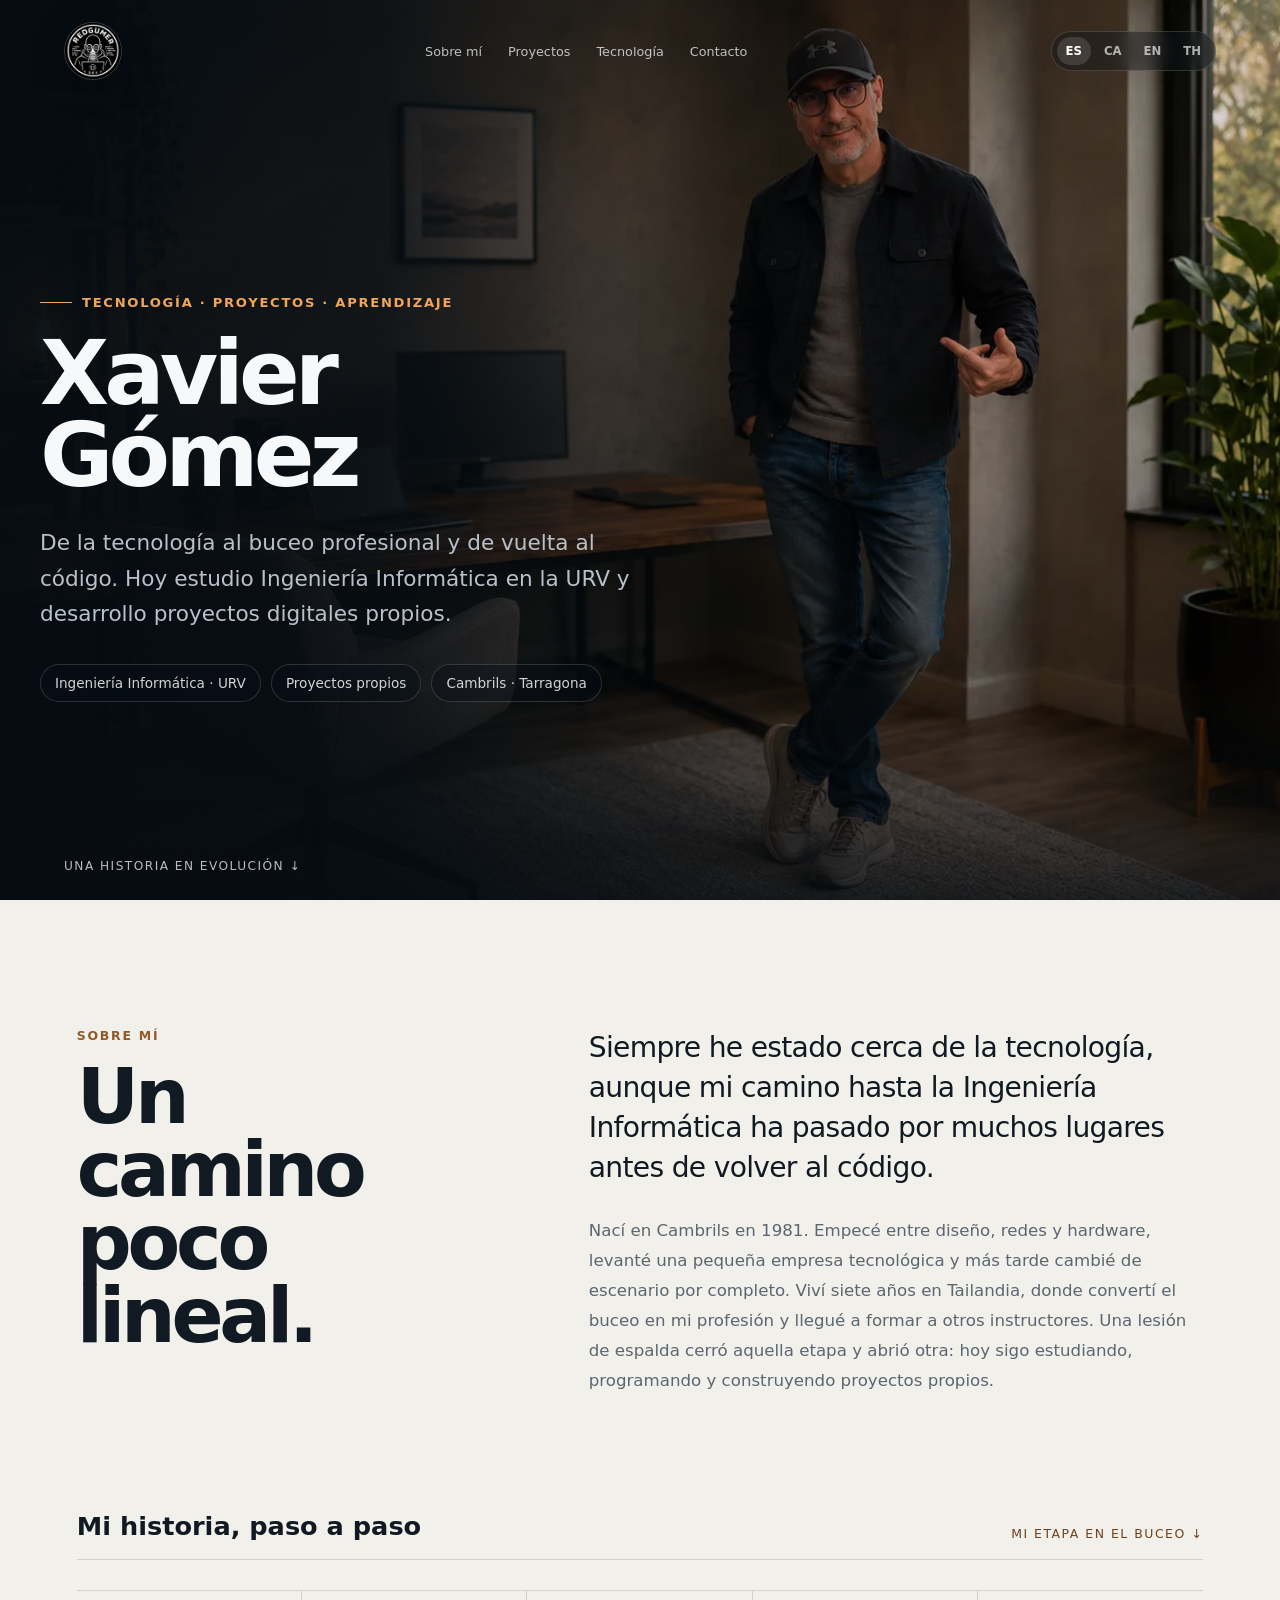
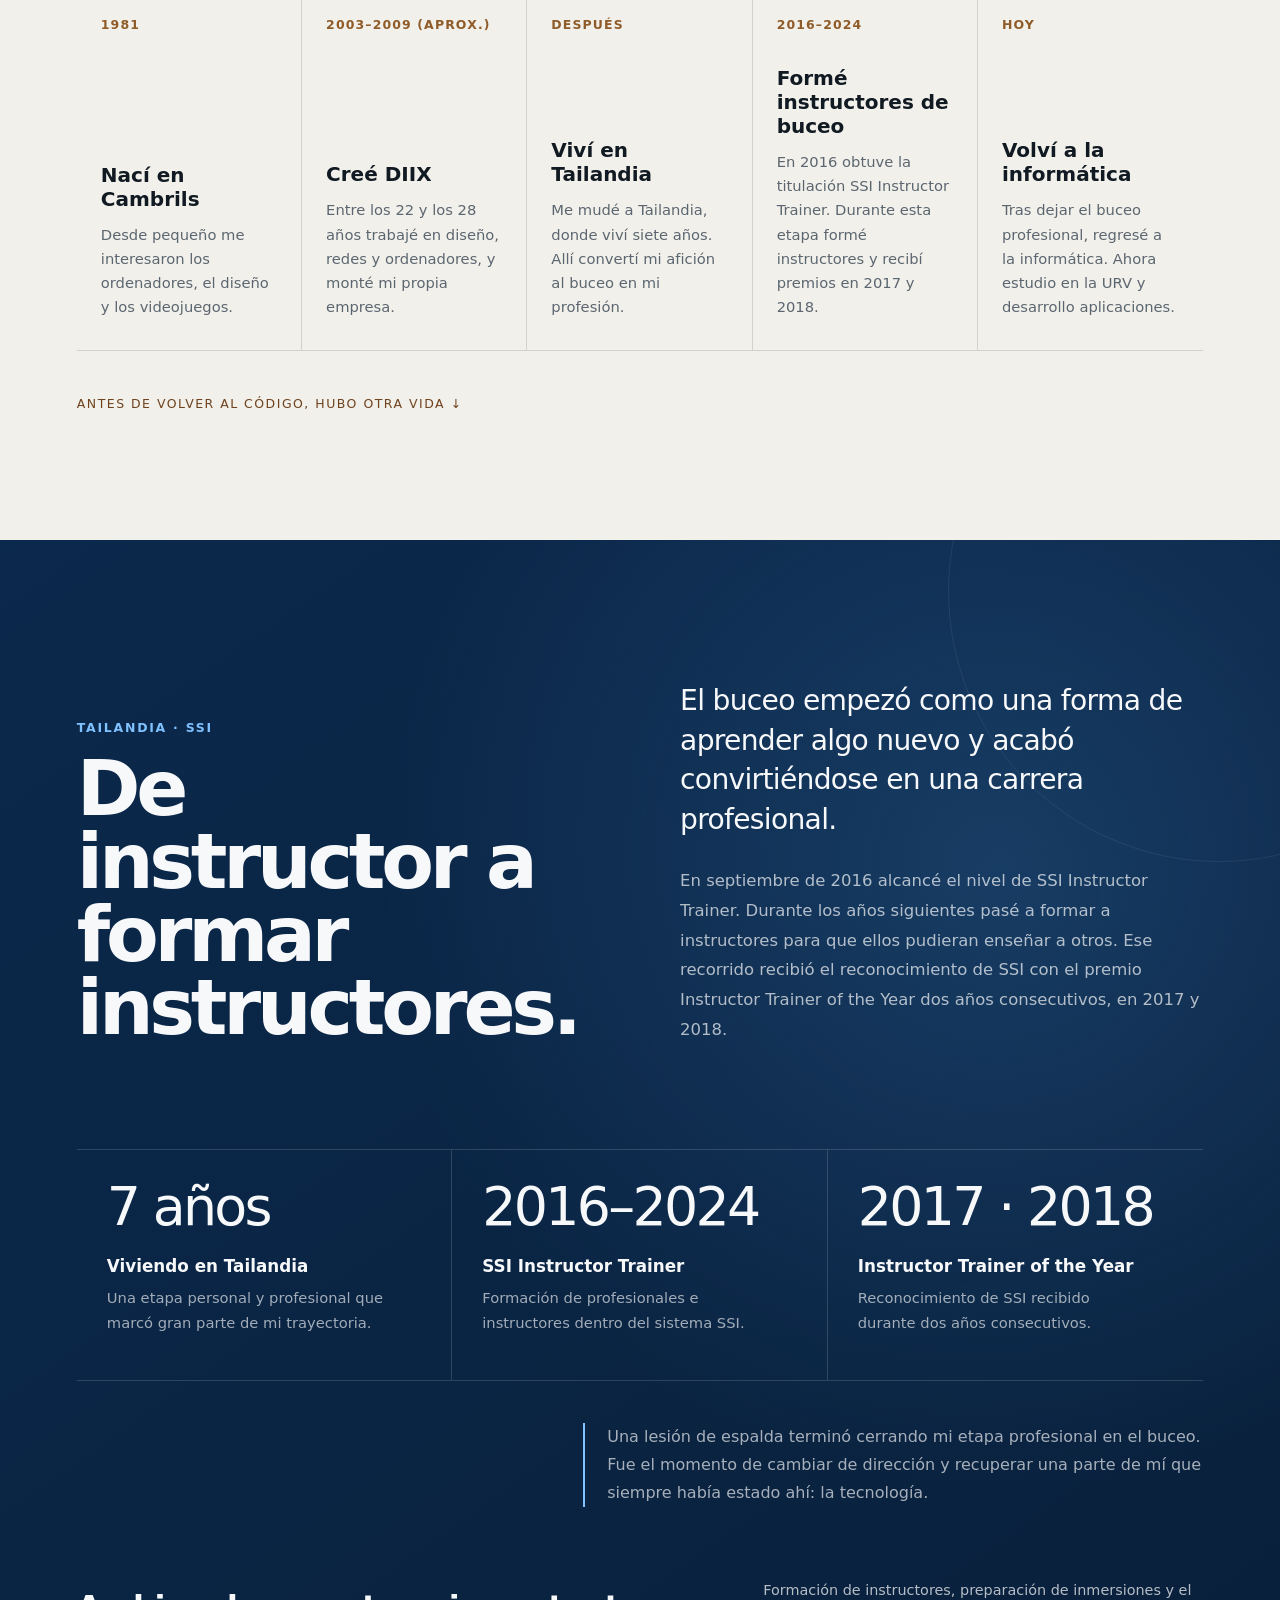
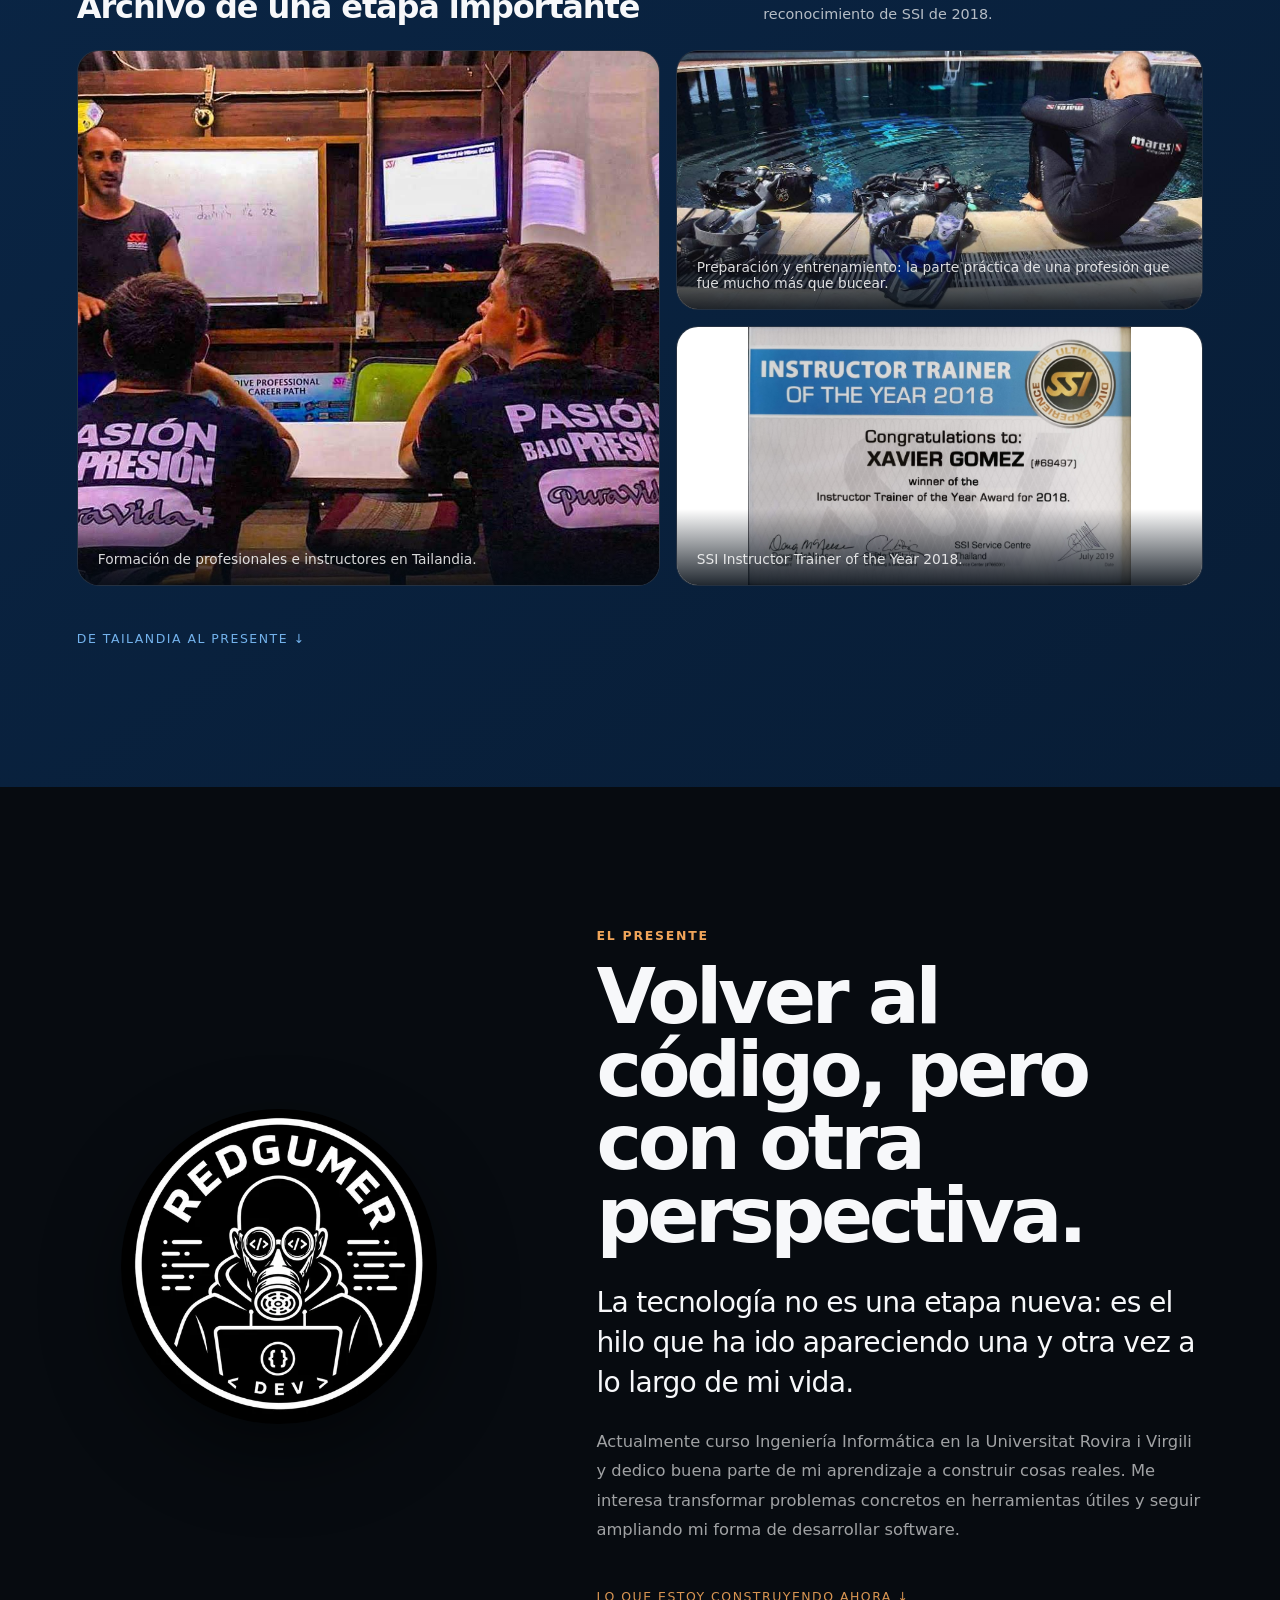
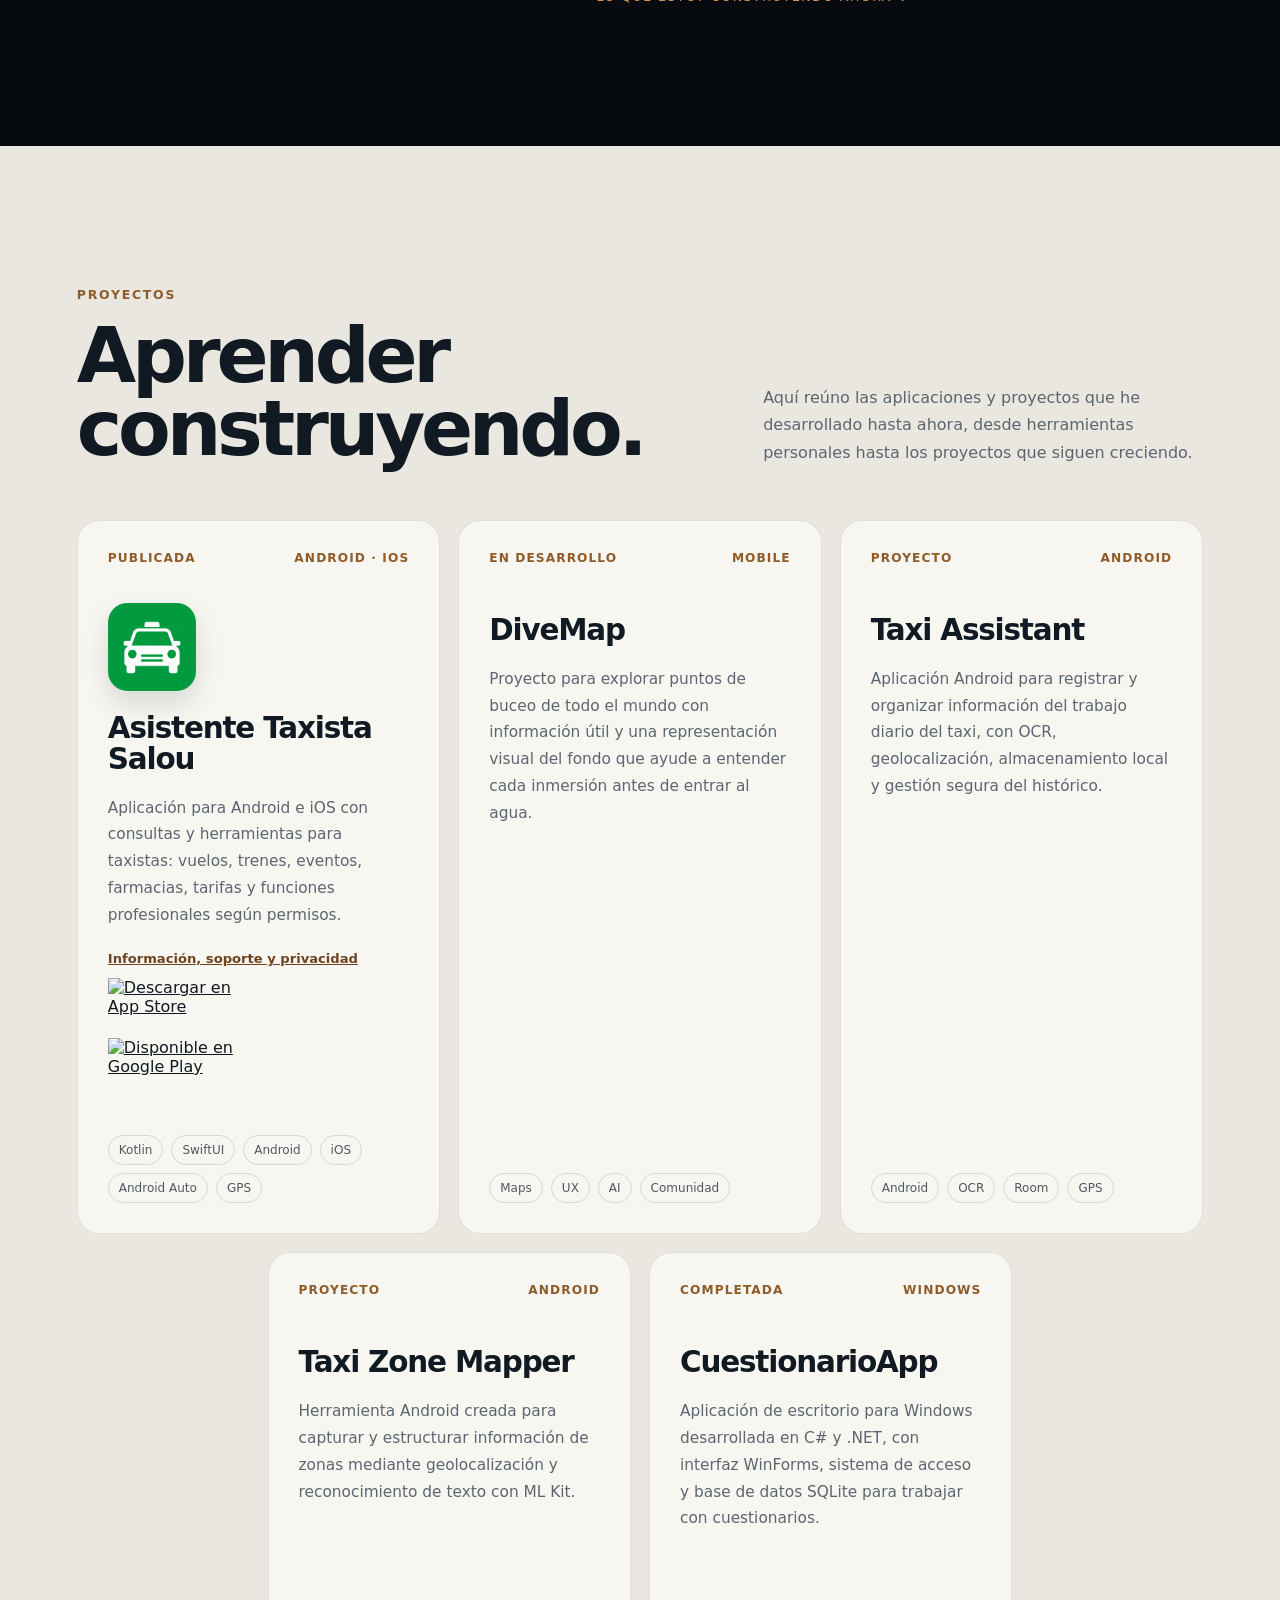
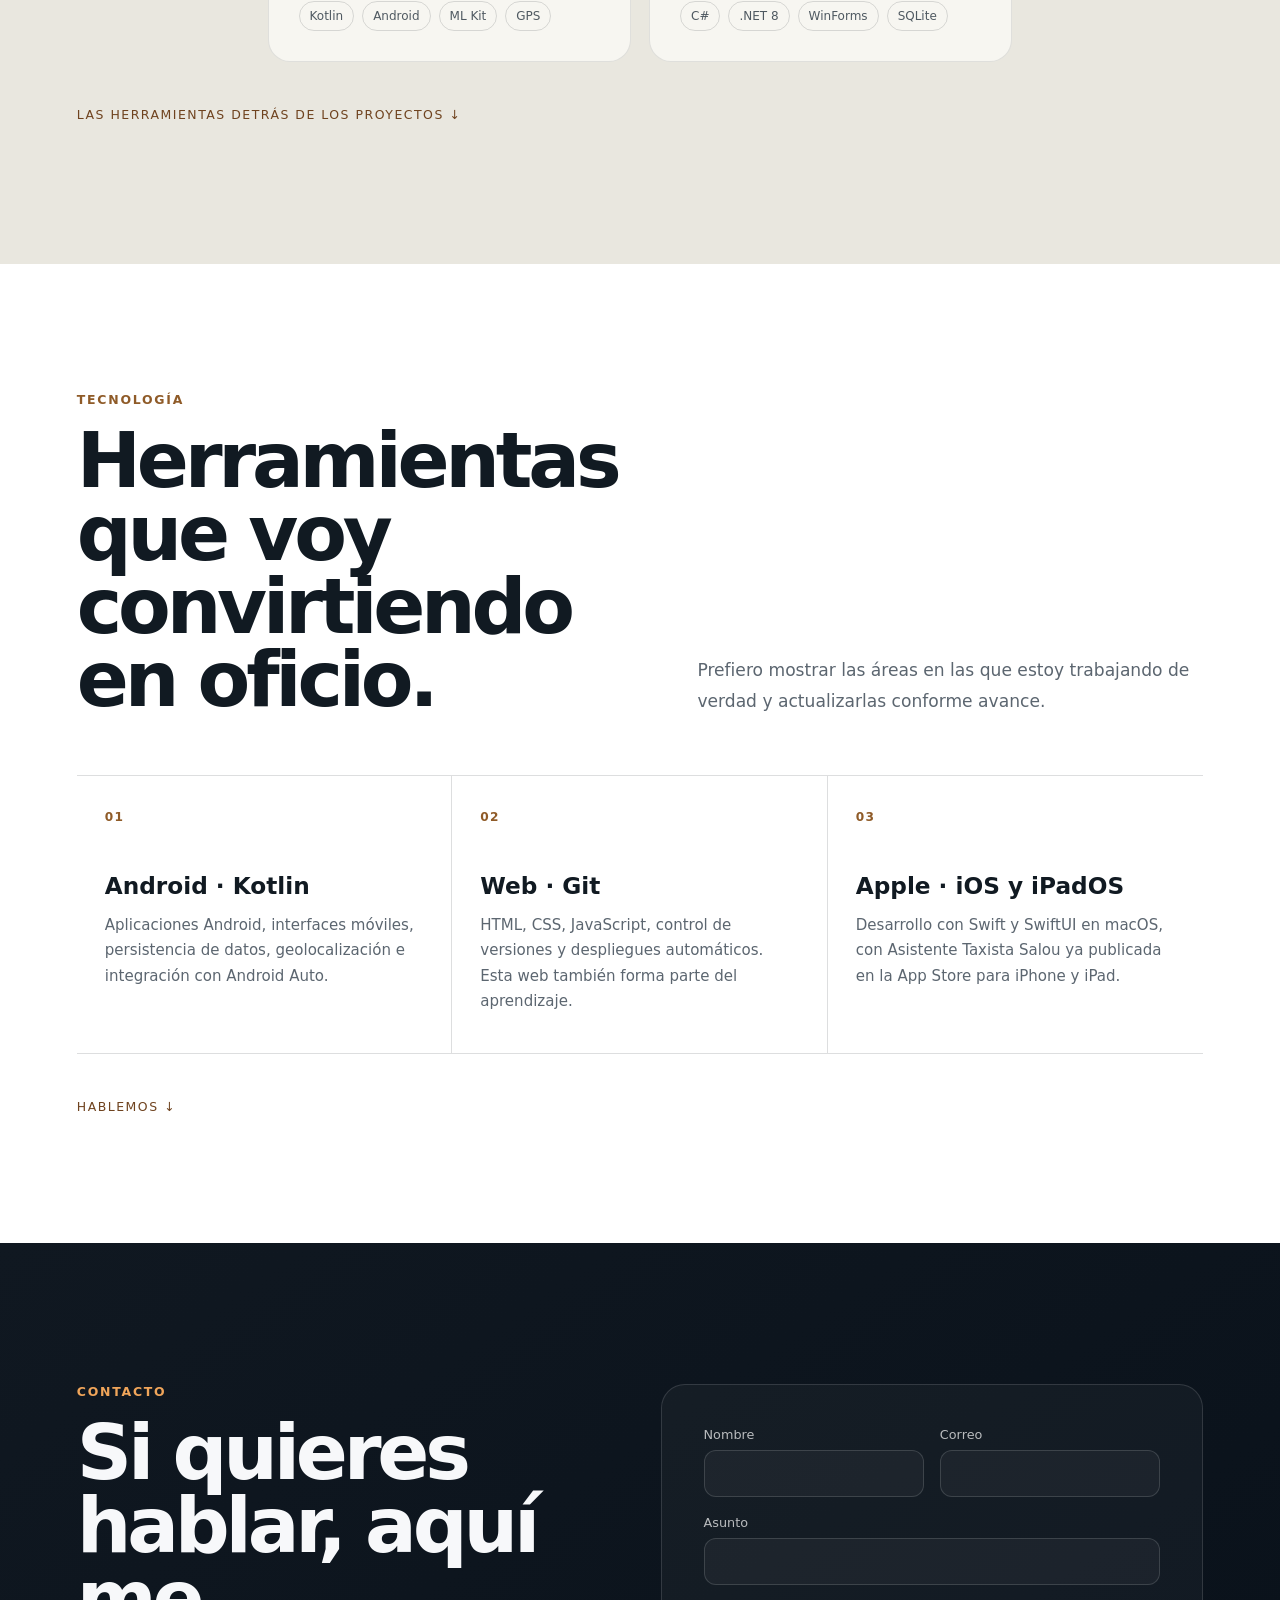
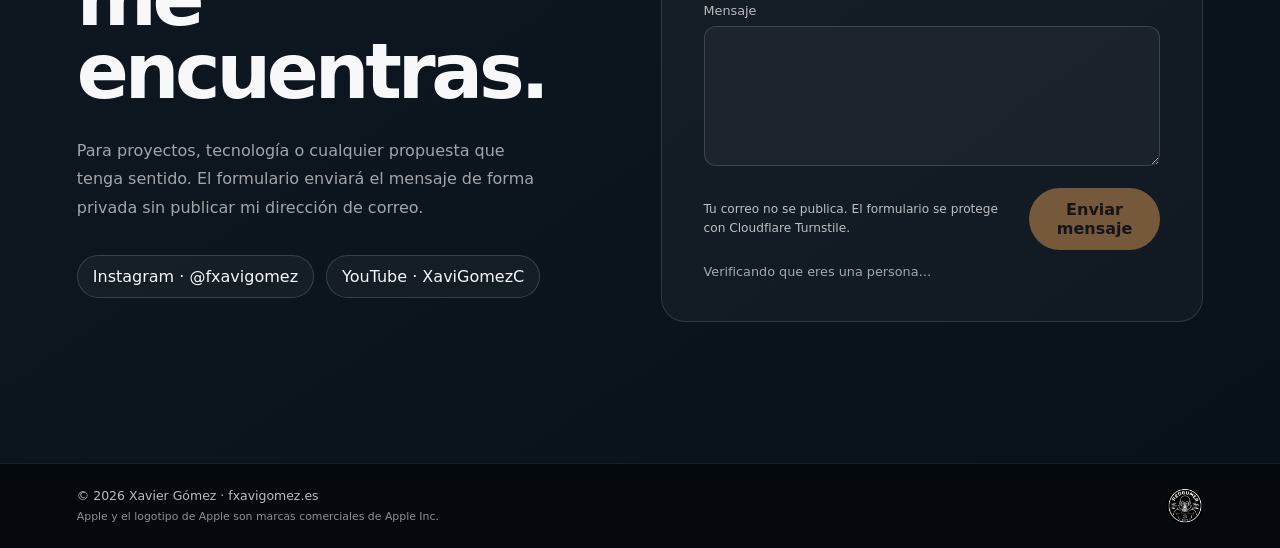
==== commit 537f6c14: "Display app icon and official store badges on project card" ====
--- a/index.html
+++ b/index.html
@@ -95,6 +95,7 @@
     @media(max-width:1000px){header{padding-top:82px}.nav{position:fixed;z-index:70;top:0;left:0;right:0;width:100%;height:58px;padding:0 clamp(16px,5vw,60px);display:flex;align-items:center;justify-content:center;gap:clamp(18px,5vw,52px);background:rgba(8,16,25,.95);border-bottom:1px solid rgba(255,255,255,.1);box-shadow:0 8px 26px rgba(0,0,0,.18);backdrop-filter:blur(14px)}.nav a{font-size:clamp(.76rem,2.1vw,.92rem);white-space:nowrap;color:rgba(255,255,255,.86)}section[id]{scroll-margin-top:70px}.timeline{grid-template-columns:1fr 1fr}.stop{border-bottom:1px solid var(--pline)}.stop:nth-child(2n){border-right:0}.cards{grid-template-columns:1fr}.card,.card:nth-child(4),.card:nth-child(5){grid-column:auto}.skill-grid{grid-template-columns:1fr}.skill{border-right:0;border-bottom:1px solid var(--pline)}.gallery{grid-template-columns:1fr;grid-template-rows:340px 260px 260px}.photo:first-child{grid-row:auto}.contact-grid,.present-grid,.about-top,.diving-head,.skills-head{grid-template-columns:1fr}.stats{grid-template-columns:1fr}.stat{border-right:0;border-bottom:1px solid var(--line)}}
     @media(max-width:700px){header{grid-template-columns:auto 1fr;gap:12px;padding:76px 20px 18px}.nav{height:54px;padding:0 12px;gap:clamp(10px,4.2vw,24px)}.nav a{font-size:clamp(.68rem,3.05vw,.82rem)}.langs{justify-self:end;gap:1px;padding:4px}.langs button{padding:7px 6px;font-size:.68rem}.logo{width:48px;height:48px}.hero{align-items:end;background-position:68% center;background-image:linear-gradient(180deg,rgba(5,12,18,.08),rgba(5,12,18,.28) 38%,rgba(5,12,18,.94) 76%,#050c12 100%),url('assets/images/hero-xavier-mobile.webp')}.hero-content{width:100%;padding:120px 22px 70px}.hero h1{font-size:clamp(3.2rem,15vw,5.3rem)}.pills{margin-top:24px;gap:8px}.pills a{font-size:.78rem;padding:9px 12px}.scroll{display:block;left:22px;bottom:22px}.section-next{margin-top:34px}.about,.diving,.present,.projects,.skills,.contact{padding-left:22px;padding-right:22px}.timeline{grid-template-columns:1fr}.stop{min-height:auto;border-right:0}.time{margin-bottom:24px}.stop h4{margin-top:0}.projects-head,.archive-head,.timeline-head{align-items:flex-start;flex-direction:column}.gallery{grid-template-rows:280px 220px 220px}.row{grid-template-columns:1fr}.form-foot{align-items:flex-start;flex-direction:column}.submit{width:100%}}
     @media(max-width:380px){.nav{flex-wrap:wrap;height:auto;min-height:54px;padding:7px 12px;row-gap:2px}.nav a{flex:1 1 calc(50% - 12px);text-align:center;font-size:.74rem;padding:4px 2px}header{padding-top:94px}section[id]{scroll-margin-top:90px}}
+    .card--featured .project-app-icon{display:block;width:88px;height:88px;object-fit:cover;border-radius:22%;margin-top:38px;box-shadow:0 12px 26px rgba(17,26,34,.13)}.card--featured h3{margin-top:22px}.store-links{display:flex;flex-wrap:wrap;align-items:center;gap:12px;width:100%}.store-badge{display:inline-flex;align-items:center;justify-content:center;max-width:100%;border-radius:7px;transition:opacity .2s ease}.store-badge:hover{opacity:.8}.store-badge:focus-visible{outline:3px solid #8f5b28;outline-offset:4px}.store-badge img{display:block;width:auto;max-width:100%;object-fit:contain}.store-badge--apple img{height:48px}.store-badge--google img{height:63px}.apple-credit{display:block;margin-top:7px;font-size:.68rem;color:rgba(255,255,255,.55)}
   </style>
 </head>
 <body>
@@ -136,7 +137,7 @@
   <section class="present" id="presente"><div class="inner present-grid"><div class="mark"><img src="assets/images/redgumer-logo-512.webp" alt="Redgumer Dev" width="340" height="340" loading="lazy" decoding="async"></div><div><div class="kicker" data-i18n="presentKicker">El presente</div><h2 class="title" data-i18n="presentTitle">Volver al código, pero con otra perspectiva.</h2><p class="lead" data-i18n="presentLead">La tecnología no es una etapa nueva: es el hilo que ha ido apareciendo una y otra vez a lo largo de mi vida.</p><p class="body" data-i18n="presentBody">Actualmente curso Ingeniería Informática en la Universitat Rovira i Virgili y dedico buena parte de mi aprendizaje a construir cosas reales. Me interesa transformar problemas concretos en herramientas útiles y seguir ampliando mi forma de desarrollar software.</p><div class="section-next"><a href="#proyectos" data-i18n="nextProjects">Lo que estoy construyendo ahora ↓</a></div></div></div></section>
 
   <section class="projects" id="proyectos"><div class="inner"><div class="projects-head"><div><div class="kicker" data-i18n="projectsKicker">Proyectos</div><h2 class="title" data-i18n="projectsTitle">Aprender construyendo.</h2></div><p data-i18n="projectsIntro">Aquí reúno las aplicaciones y proyectos que he desarrollado hasta ahora, desde herramientas personales hasta los proyectos que siguen creciendo.</p></div><div class="cards">
-    <article class="card"><div class="meta"><span data-i18n="published">Publicada</span><span>Android · iOS</span></div><h3>Asistente Taxista Salou</h3><p data-i18n="taxi">Aplicación para Android e iOS con consultas y herramientas para taxistas: vuelos, trenes, eventos, farmacias, tarifas y funciones profesionales según permisos.</p><div class="project-links"><a href="/asistente-taxista-salou/">Información, soporte y privacidad</a><div class="download-links" role="group" aria-label="Descargar Asistente Taxista Salou"><a class="download-link" href="https://play.google.com/store/apps/details?id=com.taxisalou.app" target="_blank" rel="noopener noreferrer" aria-label="Descargar Asistente Taxista Salou en Google Play">Google Play</a><a class="download-link" href="https://apps.apple.com/es/app/asistente-taxista-salou/id6821425402" target="_blank" rel="noopener noreferrer" aria-label="Descargar Asistente Taxista Salou en App Store">App Store</a></div></div><div class="tags"><span>Kotlin</span><span>SwiftUI</span><span>Android</span><span>iOS</span><span>Android Auto</span><span>GPS</span></div></article>
+    <article class="card card--featured"><div class="meta"><span data-i18n="published">Publicada</span><span>Android · iOS</span></div><img class="project-app-icon" src="/assets/images/asistente-taxista-salou-logo.png" alt="Icono de Asistente Taxista Salou" width="88" height="88" loading="lazy" decoding="async"><h3>Asistente Taxista Salou</h3><p data-i18n="taxi">Aplicación para Android e iOS con consultas y herramientas para taxistas: vuelos, trenes, eventos, farmacias, tarifas y funciones profesionales según permisos.</p><div class="project-links"><a href="/asistente-taxista-salou/">Información, soporte y privacidad</a><div class="store-links" role="group" aria-label="Descargar Asistente Taxista Salou"><a class="store-badge store-badge--apple" href="https://apps.apple.com/es/app/asistente-taxista-salou/id6821425402" target="_blank" rel="noopener noreferrer" aria-label="Descargar Asistente Taxista Salou en App Store"><img src="https://developer.apple.com/assets/elements/badges/download-on-the-app-store.svg" alt="Descargar en App Store" width="144" height="48" loading="lazy" decoding="async"></a><a class="store-badge store-badge--google" href="https://play.google.com/store/apps/details?id=com.taxisalou.app" target="_blank" rel="noopener noreferrer" aria-label="Descargar Asistente Taxista Salou en Google Play"><img src="https://play.google.com/intl/en_us/badges/static/images/badges/en_badge_web_generic.png" alt="Disponible en Google Play" width="162" height="63" loading="lazy" decoding="async"></a></div></div><div class="tags"><span>Kotlin</span><span>SwiftUI</span><span>Android</span><span>iOS</span><span>Android Auto</span><span>GPS</span></div></article>
     <article class="card"><div class="meta"><span data-i18n="inDev">En desarrollo</span><span>Mobile</span></div><h3>DiveMap</h3><p data-i18n="divemap">Proyecto para explorar puntos de buceo de todo el mundo con información útil y una representación visual del fondo que ayude a entender cada inmersión antes de entrar al agua.</p><div class="tags"><span>Maps</span><span>UX</span><span>AI</span><span data-i18n="community">Comunidad</span></div></article>
     <article class="card"><div class="meta"><span data-i18n="projectLabel">Proyecto</span><span>Android</span></div><h3>Taxi Assistant</h3><p data-i18n="taxiAssistant">Aplicación Android para registrar y organizar información del trabajo diario del taxi, con OCR, geolocalización, almacenamiento local y gestión segura del histórico.</p><div class="tags"><span>Android</span><span>OCR</span><span>Room</span><span>GPS</span></div></article>
     <article class="card"><div class="meta"><span data-i18n="projectLabel">Proyecto</span><span>Android</span></div><h3>Taxi Zone Mapper</h3><p data-i18n="taxiMapper">Herramienta Android creada para capturar y estructurar información de zonas mediante geolocalización y reconocimiento de texto con ML Kit.</p><div class="tags"><span>Kotlin</span><span>Android</span><span>ML Kit</span><span>GPS</span></div></article>
@@ -149,7 +150,7 @@
     <form class="form" id="contactForm" novalidate><div class="row"><div class="field"><label for="name" data-i18n="name">Nombre</label><input id="name" name="name" type="text" required autocomplete="name"></div><div class="field"><label for="email" data-i18n="email">Correo</label><input id="email" name="email" type="email" required autocomplete="email"></div></div><div class="field"><label for="subject" data-i18n="subject">Asunto</label><input id="subject" name="subject" type="text" required></div><div class="field"><label for="message" data-i18n="message">Mensaje</label><textarea id="message" name="message" required></textarea></div><div class="turnstile cf-turnstile" data-sitekey="0x4AAAAAAEWffOAxL2xtgbCS" data-theme="dark" data-callback="onTurnstileSuccess" data-expired-callback="onTurnstileExpired" data-error-callback="onTurnstileError"></div><div class="form-foot"><p class="form-note" data-i18n="privacy">Tu correo no se publica. El formulario se protege con Cloudflare Turnstile.</p><button class="submit" id="submitBtn" type="submit" disabled data-i18n="send">Enviar mensaje</button></div><p class="form-status" id="formStatus">Verificando que eres una persona…</p></form>
   </div></section>
 
-  <footer><div>© 2026 Xavier Gómez · fxavigomez.es</div><img src="assets/images/redgumer-logo-512.webp" alt="Redgumer Dev" width="36" height="36" loading="lazy" decoding="async"></footer>
+  <footer><div>© 2026 Xavier Gómez · fxavigomez.es <small class="apple-credit">Apple y el logotipo de Apple son marcas comerciales de Apple Inc.</small></div><img src="assets/images/redgumer-logo-512.webp" alt="Redgumer Dev" width="36" height="36" loading="lazy" decoding="async"></footer>
 
   <div class="lightbox" id="lightbox" aria-hidden="true"><button type="button" tabindex="-1" aria-label="Cerrar">×</button><img src="assets/images/ssi-training.jpg" alt="Imagen ampliada"></div>
     <script src="assets/app.js" defer></script>
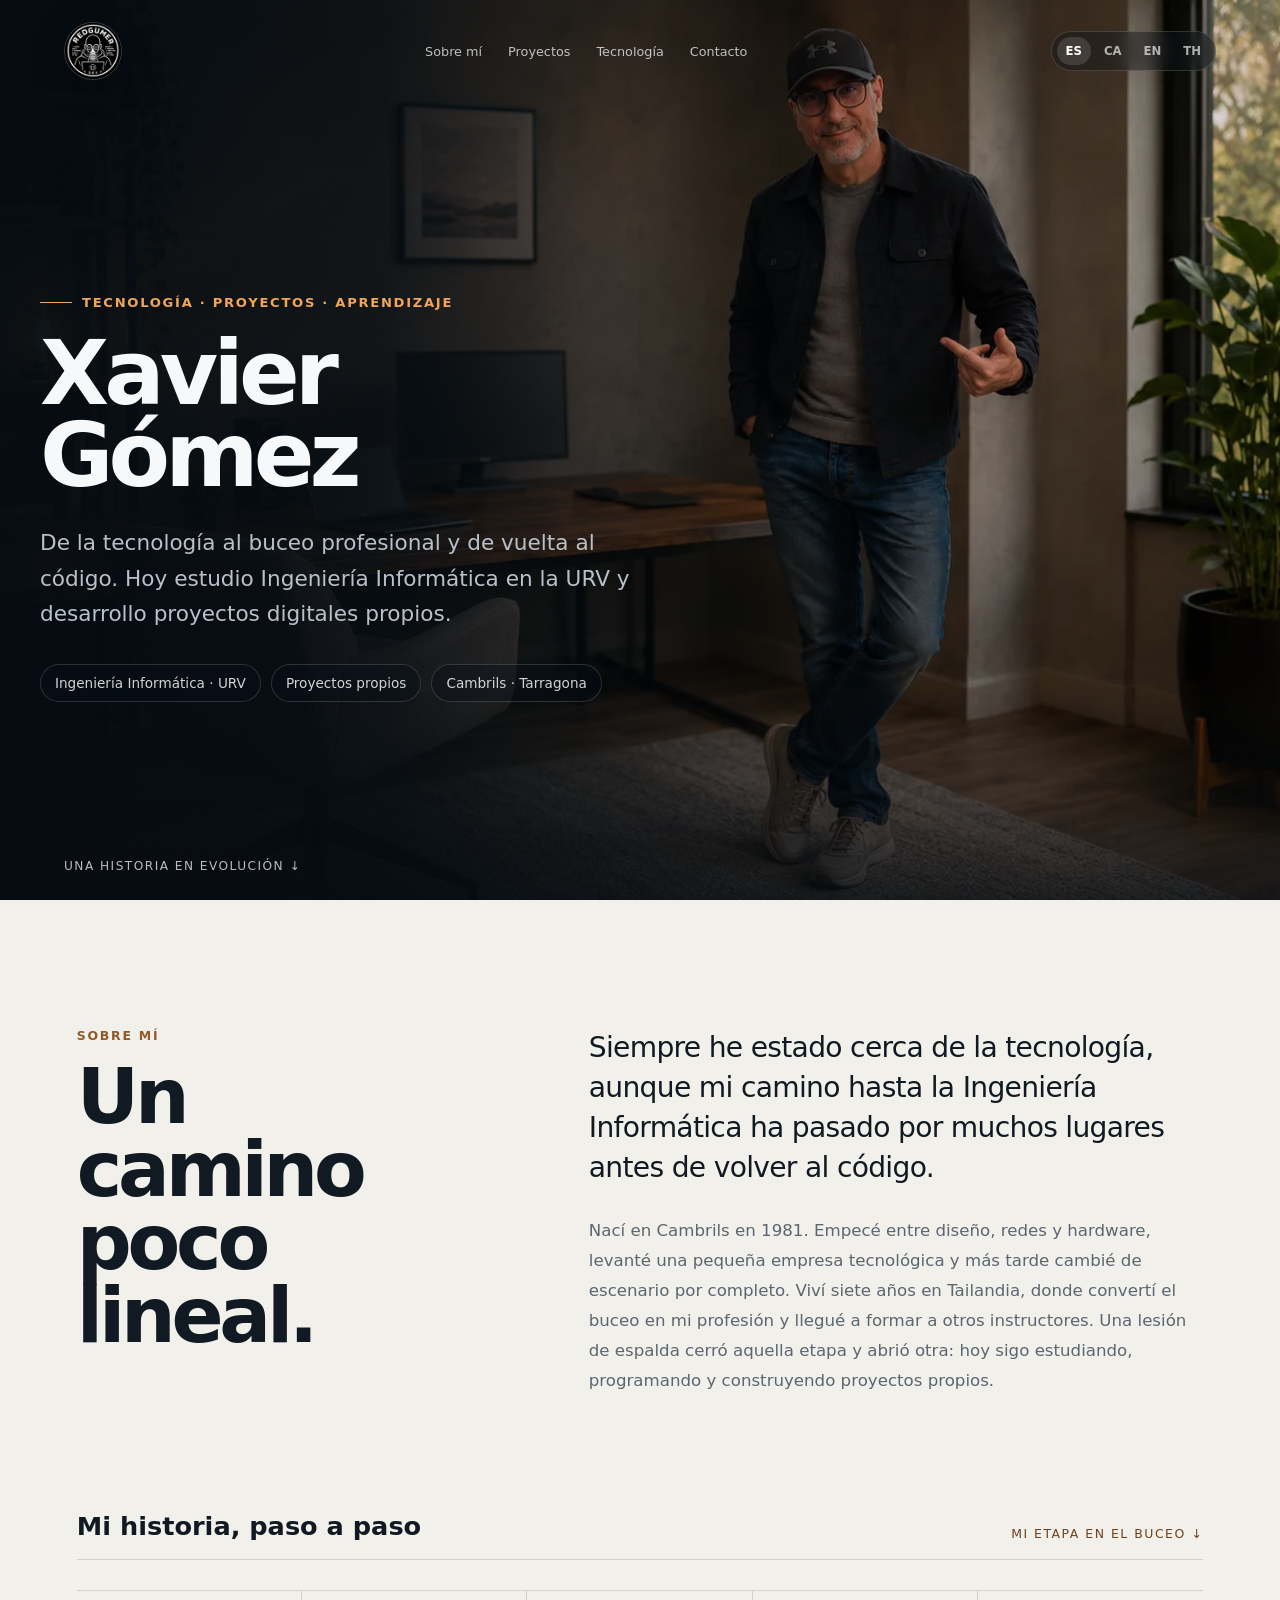
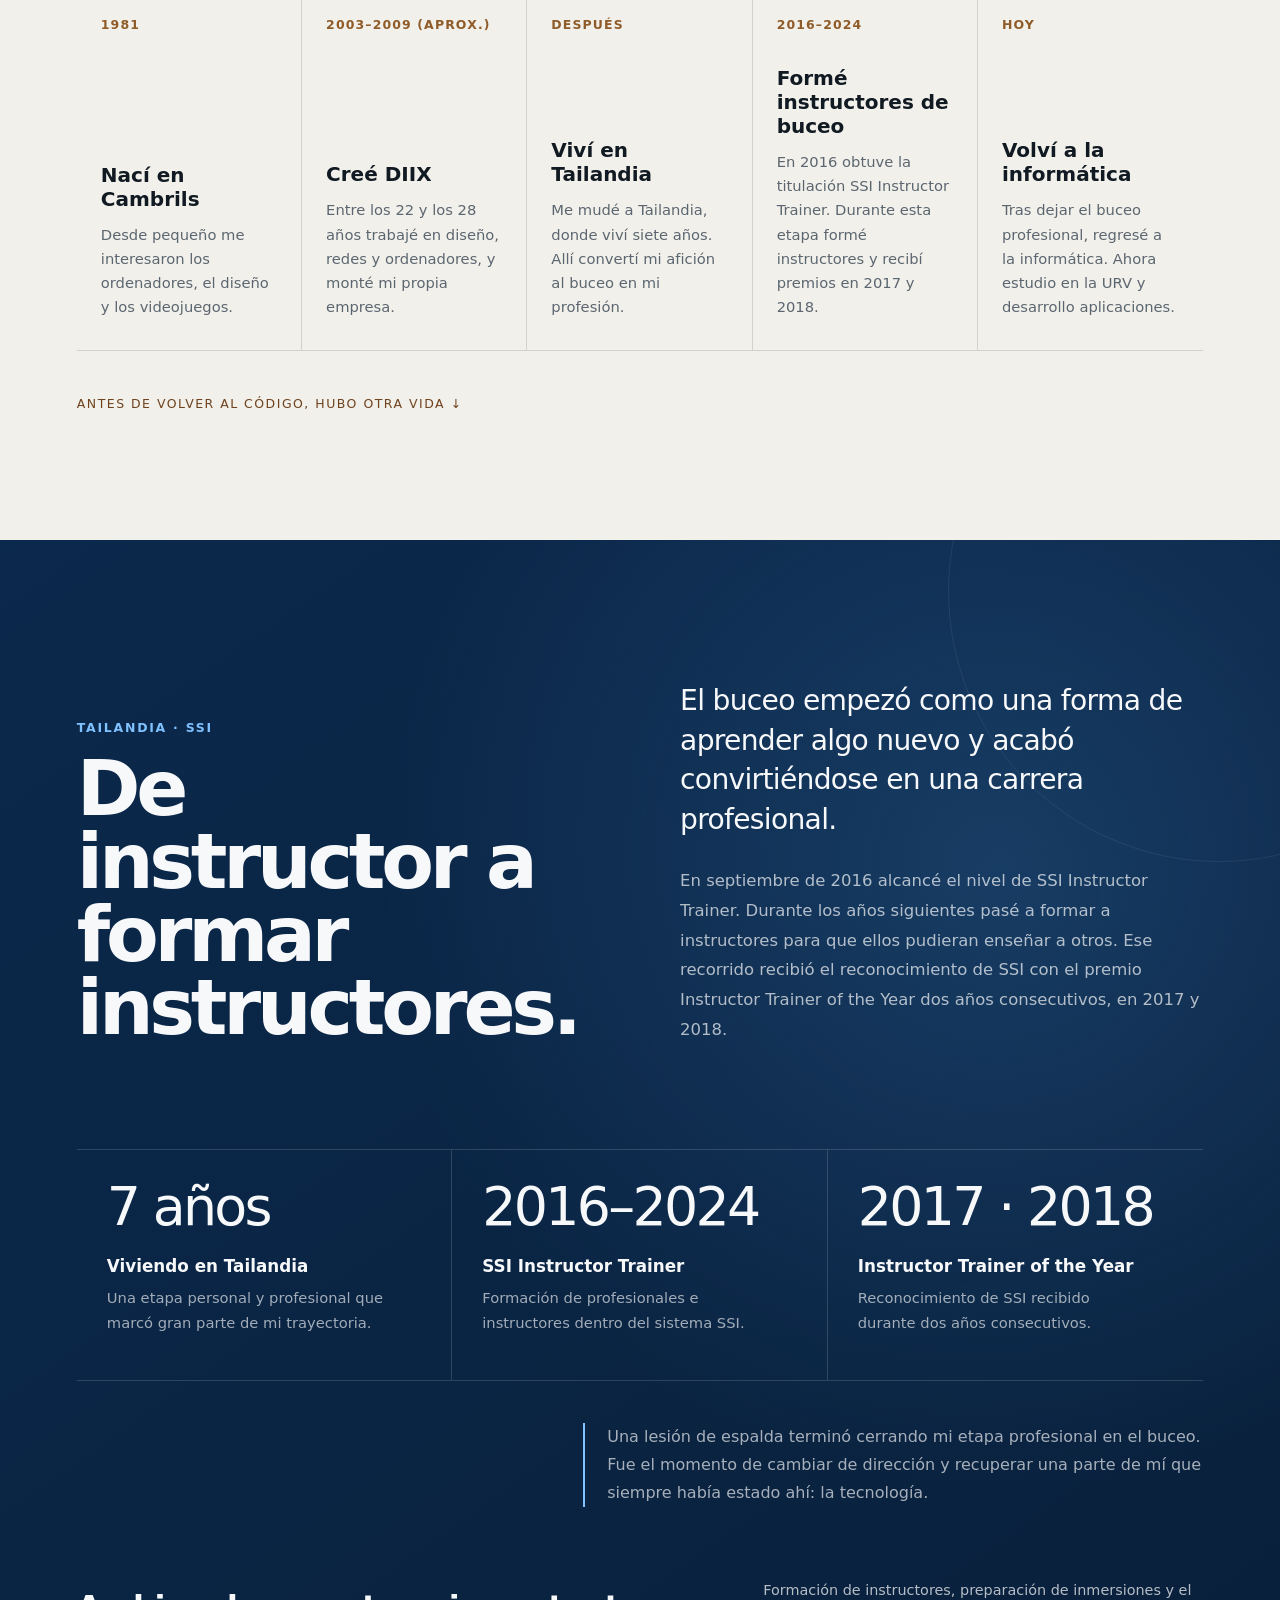
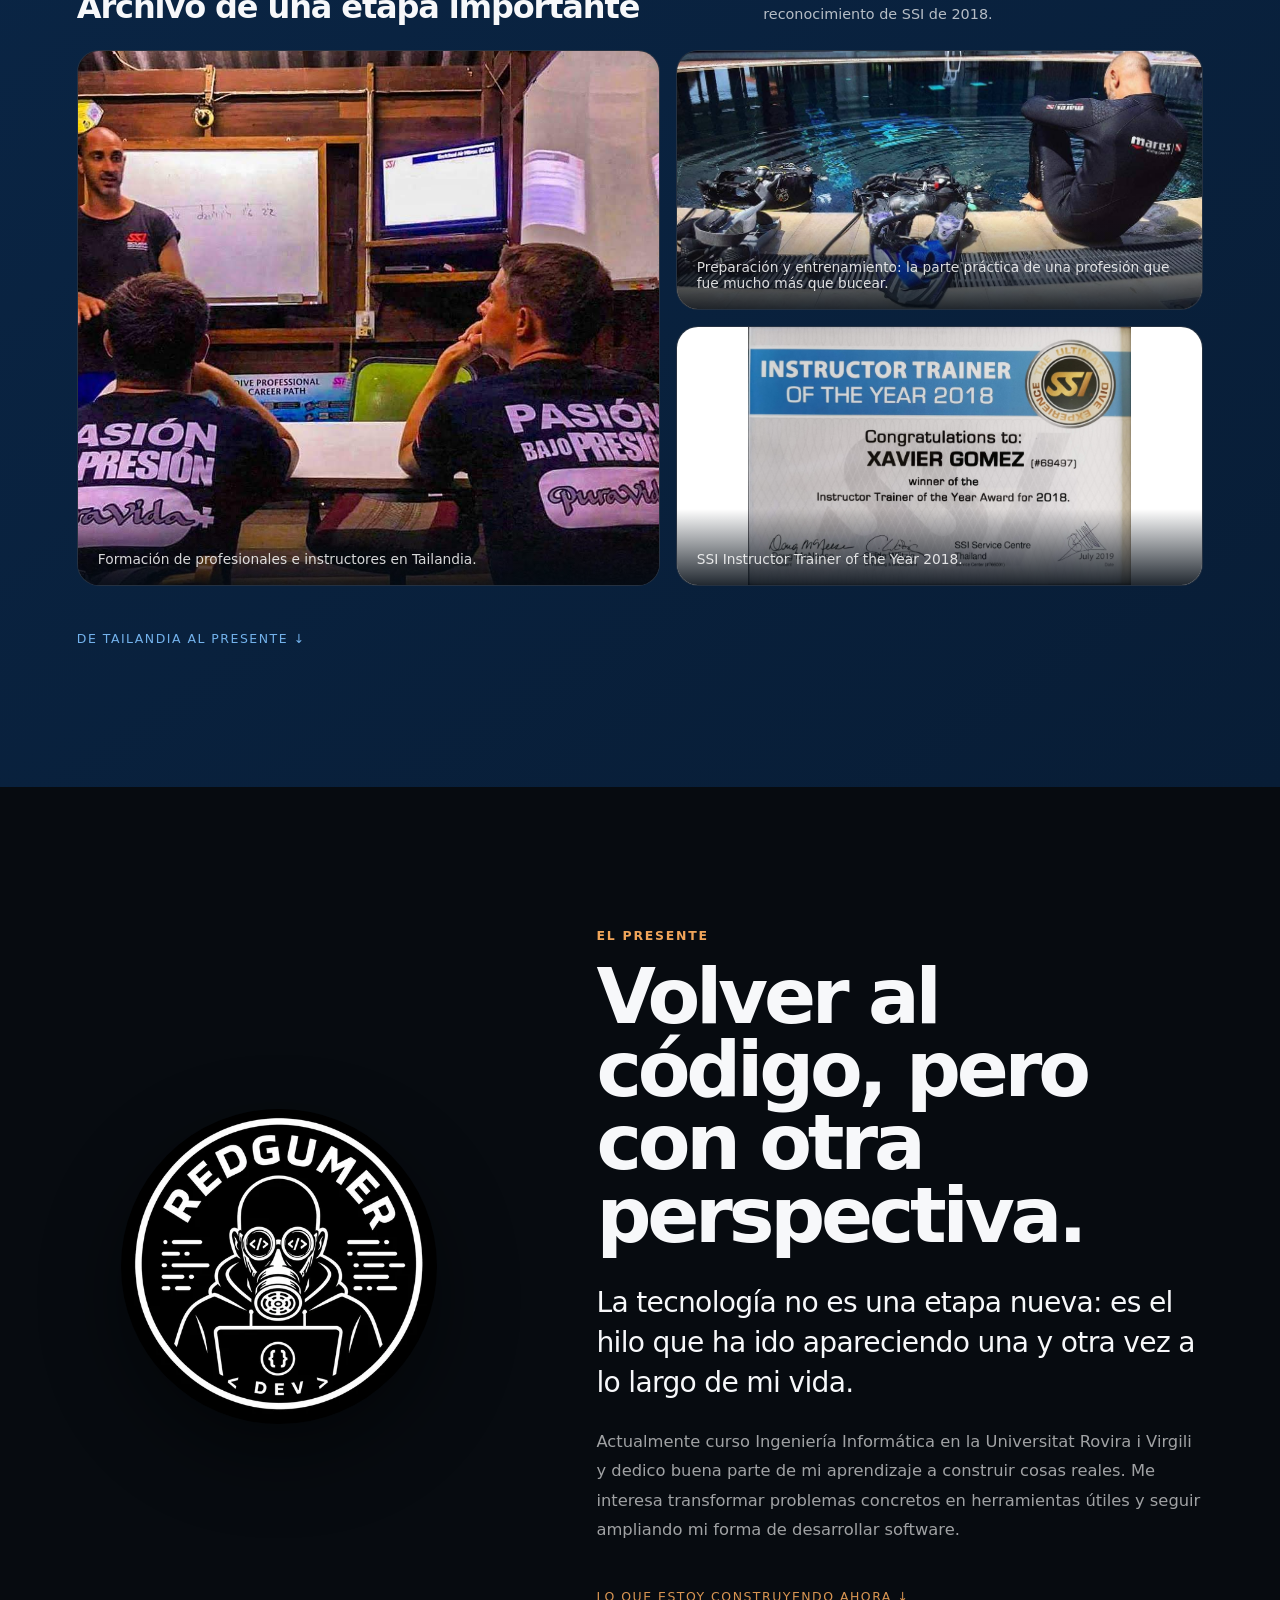
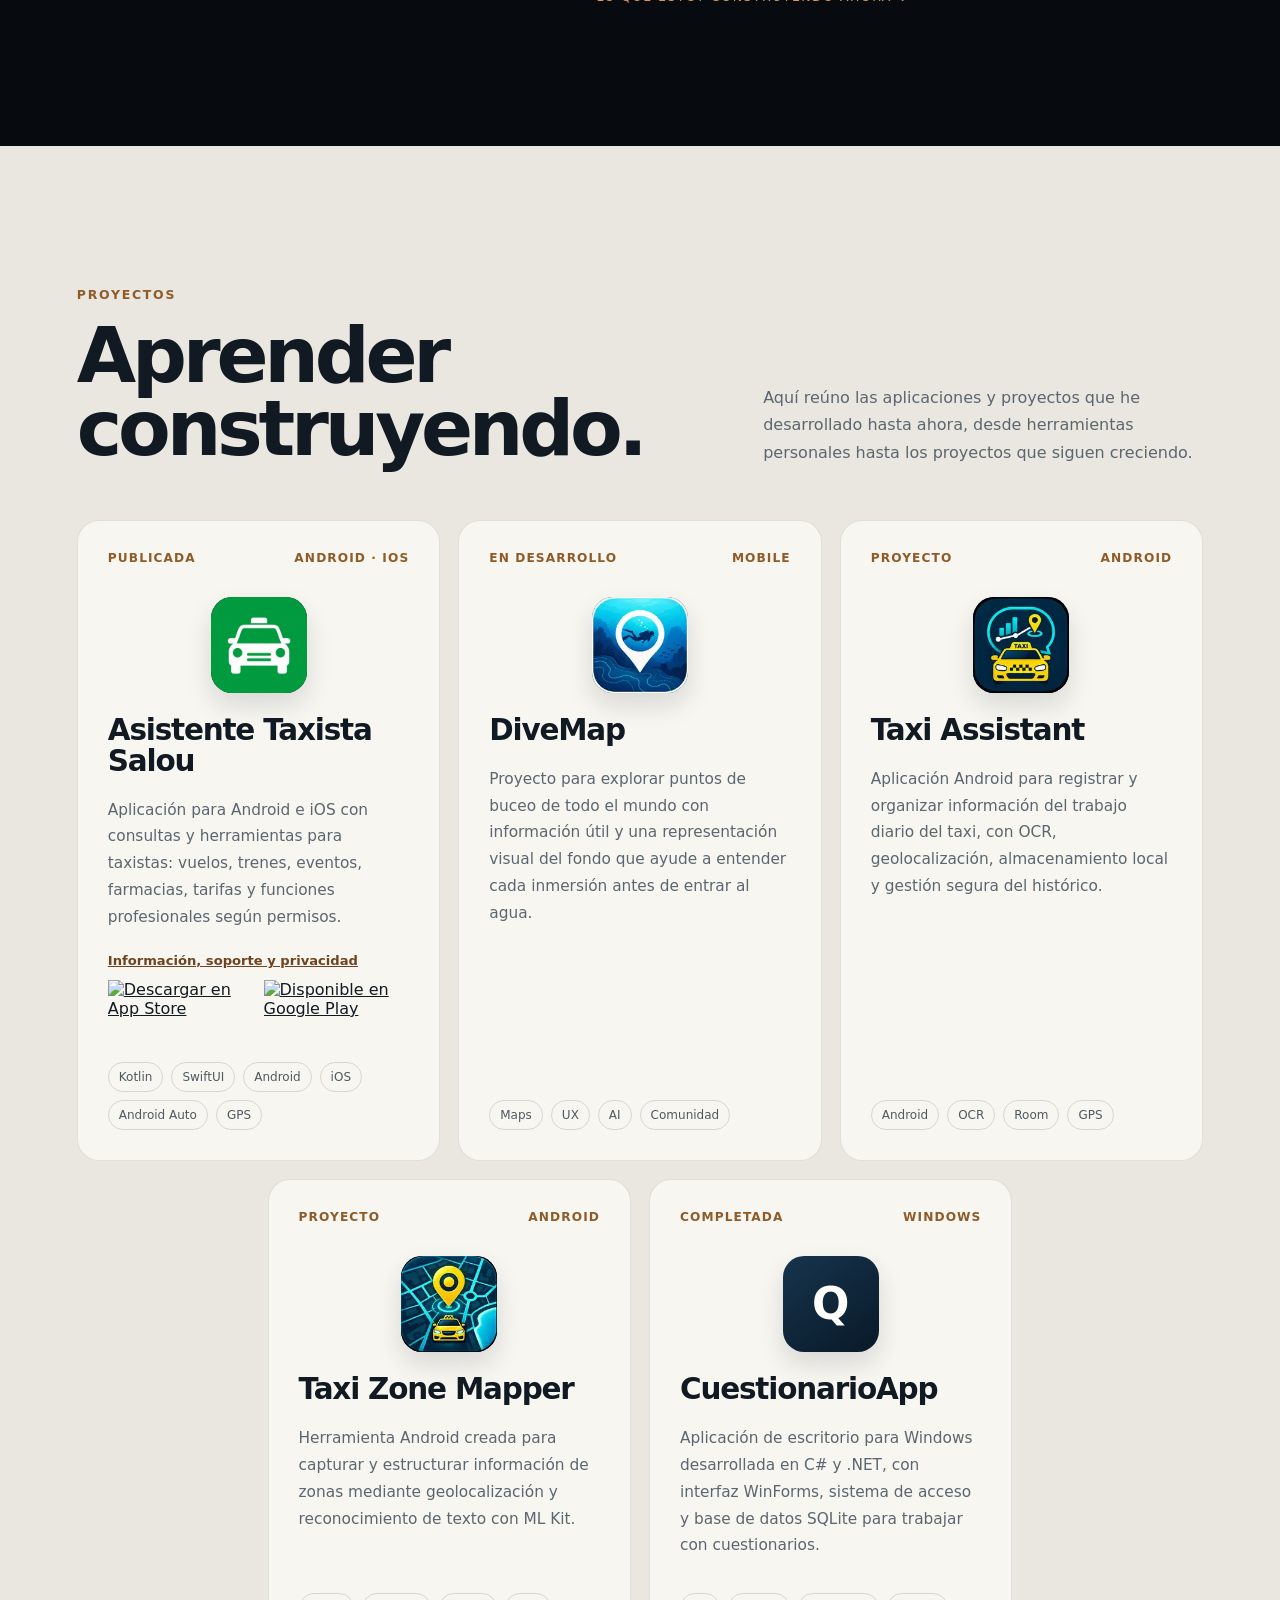
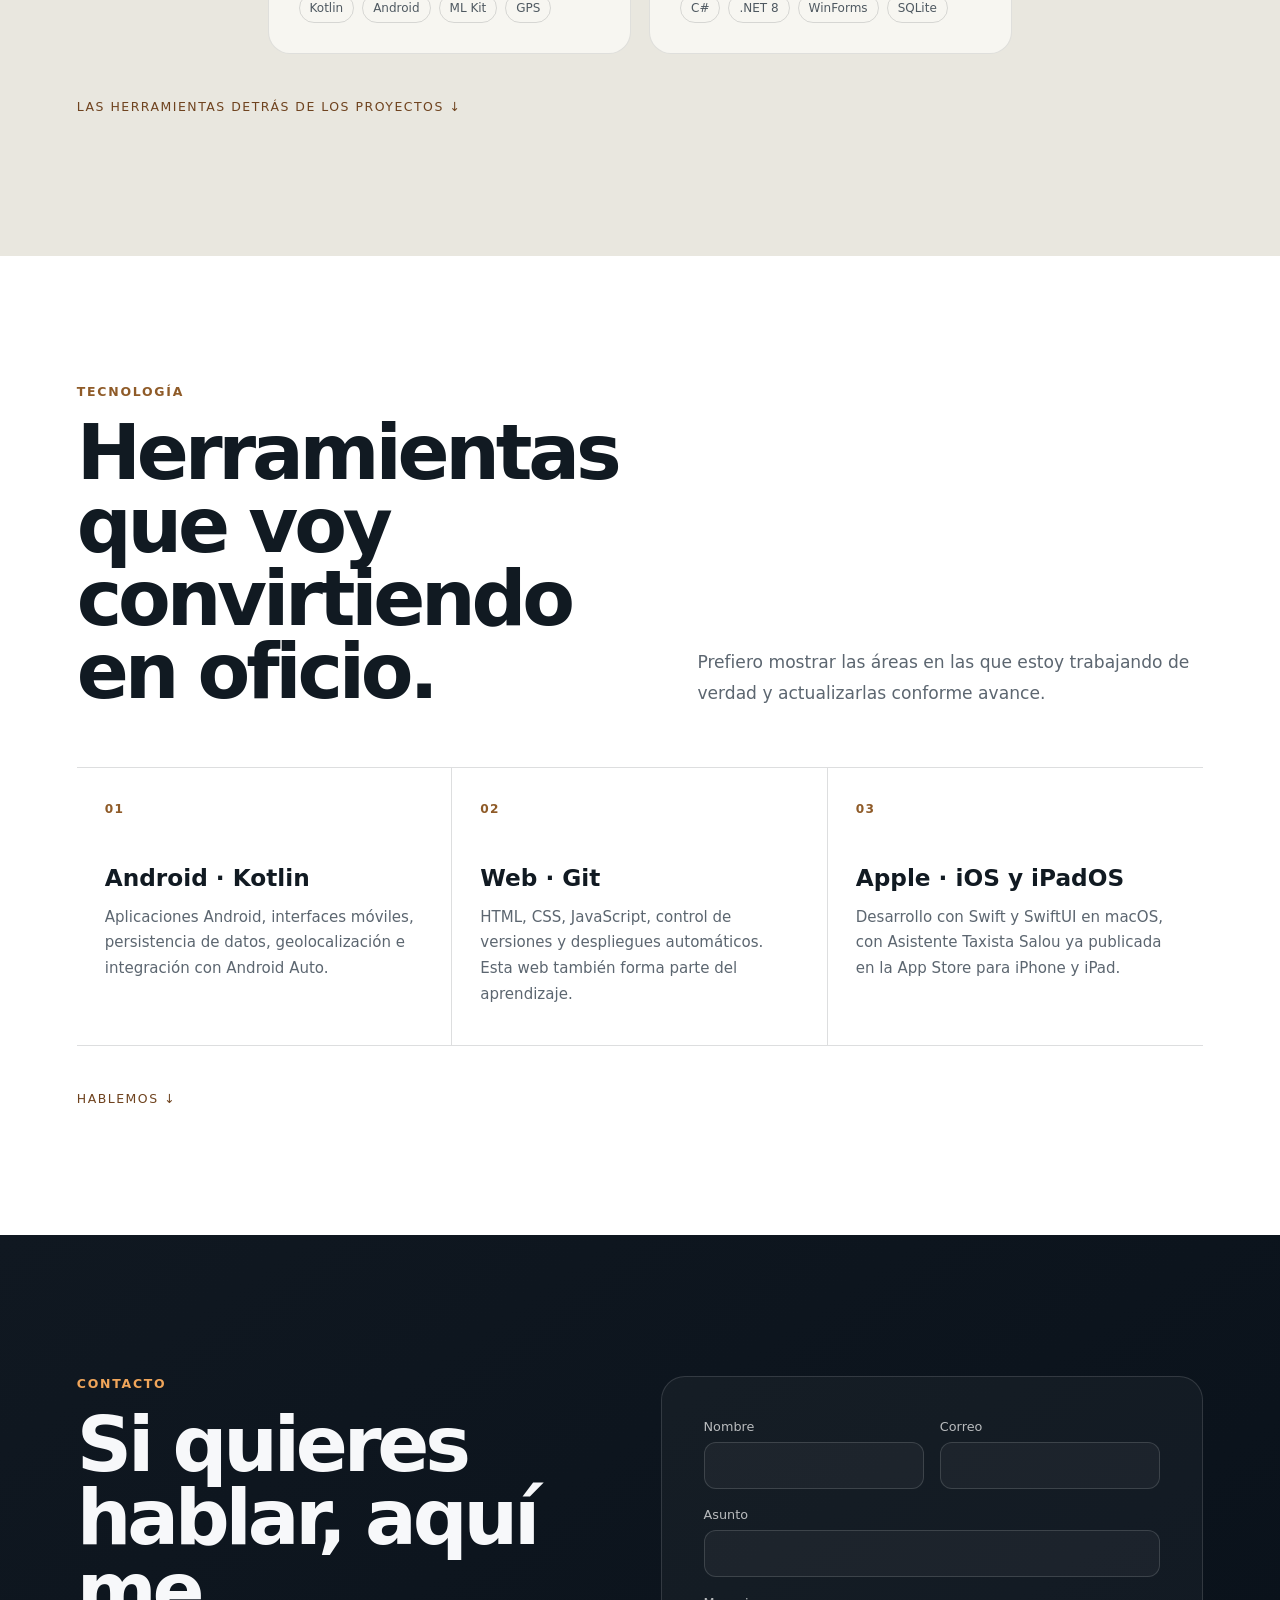
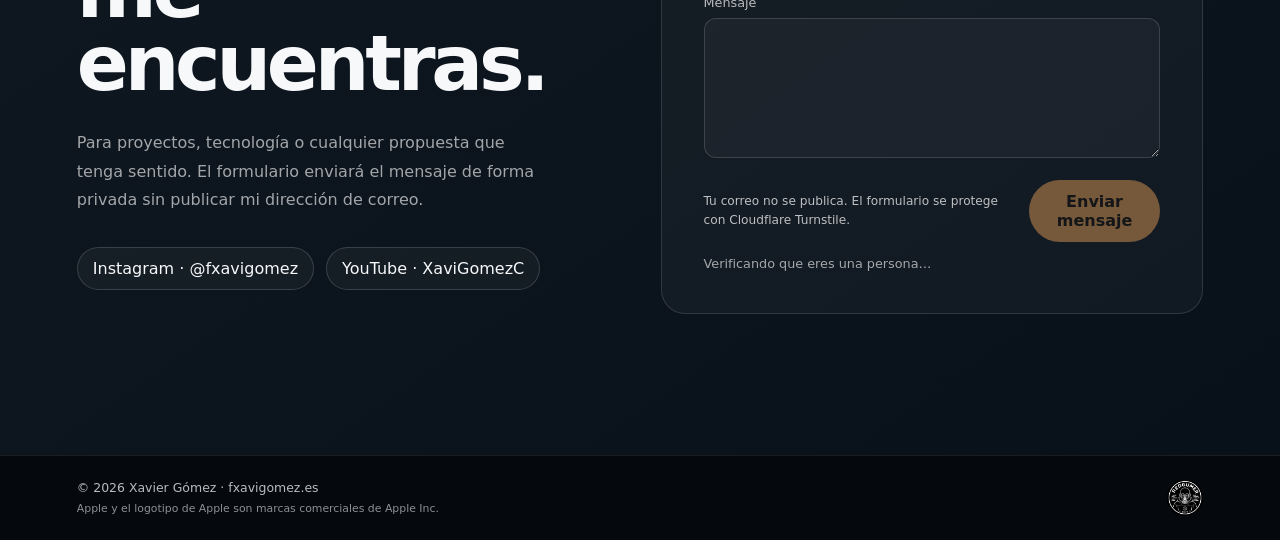
==== commit 5ebe58b5: "Center icons on all project cards and align app store badges side by side" ====
--- a/index.html
+++ b/index.html
@@ -94,8 +94,9 @@
     footer{background:#05090d;border-top:1px solid rgba(255,255,255,.08);padding:24px clamp(24px,6vw,96px);display:flex;justify-content:space-between;align-items:center;color:rgba(255,255,255,.72);font-size:.78rem}footer img{width:36px;height:36px;border-radius:50%}
     @media(max-width:1000px){header{padding-top:82px}.nav{position:fixed;z-index:70;top:0;left:0;right:0;width:100%;height:58px;padding:0 clamp(16px,5vw,60px);display:flex;align-items:center;justify-content:center;gap:clamp(18px,5vw,52px);background:rgba(8,16,25,.95);border-bottom:1px solid rgba(255,255,255,.1);box-shadow:0 8px 26px rgba(0,0,0,.18);backdrop-filter:blur(14px)}.nav a{font-size:clamp(.76rem,2.1vw,.92rem);white-space:nowrap;color:rgba(255,255,255,.86)}section[id]{scroll-margin-top:70px}.timeline{grid-template-columns:1fr 1fr}.stop{border-bottom:1px solid var(--pline)}.stop:nth-child(2n){border-right:0}.cards{grid-template-columns:1fr}.card,.card:nth-child(4),.card:nth-child(5){grid-column:auto}.skill-grid{grid-template-columns:1fr}.skill{border-right:0;border-bottom:1px solid var(--pline)}.gallery{grid-template-columns:1fr;grid-template-rows:340px 260px 260px}.photo:first-child{grid-row:auto}.contact-grid,.present-grid,.about-top,.diving-head,.skills-head{grid-template-columns:1fr}.stats{grid-template-columns:1fr}.stat{border-right:0;border-bottom:1px solid var(--line)}}
     @media(max-width:700px){header{grid-template-columns:auto 1fr;gap:12px;padding:76px 20px 18px}.nav{height:54px;padding:0 12px;gap:clamp(10px,4.2vw,24px)}.nav a{font-size:clamp(.68rem,3.05vw,.82rem)}.langs{justify-self:end;gap:1px;padding:4px}.langs button{padding:7px 6px;font-size:.68rem}.logo{width:48px;height:48px}.hero{align-items:end;background-position:68% center;background-image:linear-gradient(180deg,rgba(5,12,18,.08),rgba(5,12,18,.28) 38%,rgba(5,12,18,.94) 76%,#050c12 100%),url('assets/images/hero-xavier-mobile.webp')}.hero-content{width:100%;padding:120px 22px 70px}.hero h1{font-size:clamp(3.2rem,15vw,5.3rem)}.pills{margin-top:24px;gap:8px}.pills a{font-size:.78rem;padding:9px 12px}.scroll{display:block;left:22px;bottom:22px}.section-next{margin-top:34px}.about,.diving,.present,.projects,.skills,.contact{padding-left:22px;padding-right:22px}.timeline{grid-template-columns:1fr}.stop{min-height:auto;border-right:0}.time{margin-bottom:24px}.stop h4{margin-top:0}.projects-head,.archive-head,.timeline-head{align-items:flex-start;flex-direction:column}.gallery{grid-template-rows:280px 220px 220px}.row{grid-template-columns:1fr}.form-foot{align-items:flex-start;flex-direction:column}.submit{width:100%}}
+    @media(max-width:420px){.card{padding:22px}.card--featured .store-links{column-gap:6px}}
     @media(max-width:380px){.nav{flex-wrap:wrap;height:auto;min-height:54px;padding:7px 12px;row-gap:2px}.nav a{flex:1 1 calc(50% - 12px);text-align:center;font-size:.74rem;padding:4px 2px}header{padding-top:94px}section[id]{scroll-margin-top:90px}}
-    .card--featured .project-app-icon{display:block;width:88px;height:88px;object-fit:cover;border-radius:22%;margin-top:38px;box-shadow:0 12px 26px rgba(17,26,34,.13)}.card--featured h3{margin-top:22px}.store-links{display:flex;flex-wrap:wrap;align-items:center;gap:12px;width:100%}.store-badge{display:inline-flex;align-items:center;justify-content:center;max-width:100%;border-radius:7px;transition:opacity .2s ease}.store-badge:hover{opacity:.8}.store-badge:focus-visible{outline:3px solid #8f5b28;outline-offset:4px}.store-badge img{display:block;width:auto;max-width:100%;object-fit:contain}.store-badge--apple img{height:48px}.store-badge--google img{height:63px}.apple-credit{display:block;margin-top:7px;font-size:.68rem;color:rgba(255,255,255,.55)}
+    .card--with-icon .project-app-icon,.card--with-icon .project-generic-icon{display:block;width:96px;height:96px;flex:none;margin:32px auto 0;border-radius:22%;box-shadow:0 12px 26px rgba(17,26,34,.13)}.card--with-icon .project-app-icon{object-fit:cover}.card--with-icon h3{margin-top:22px}.project-generic-icon{display:grid!important;place-items:center;background:linear-gradient(145deg,#16344d,#091928);color:#fff}.project-generic-icon span{font-size:2.75rem;font-weight:800;line-height:1}.card--featured .project-links>a:first-child{width:100%}.card--featured .store-links{display:grid;grid-template-columns:repeat(2,minmax(0,1fr));align-items:center;column-gap:10px;width:100%;max-width:100%}.card--featured .store-badge{display:flex;align-items:center;justify-content:center;min-width:0;width:100%;border-radius:7px;transition:opacity .2s ease}.card--featured .store-badge:hover{opacity:.8}.card--featured .store-badge:focus-visible{outline:3px solid #8f5b28;outline-offset:4px}.card--featured .store-badge img{display:block;width:100%;height:auto!important;max-height:48px;object-fit:contain}.apple-credit{display:block;margin-top:7px;font-size:.68rem;color:rgba(255,255,255,.55)}.card--with-icon .project-app-icon{background:#0c1d29}
   </style>
 </head>
 <body>
@@ -137,11 +138,11 @@
   <section class="present" id="presente"><div class="inner present-grid"><div class="mark"><img src="assets/images/redgumer-logo-512.webp" alt="Redgumer Dev" width="340" height="340" loading="lazy" decoding="async"></div><div><div class="kicker" data-i18n="presentKicker">El presente</div><h2 class="title" data-i18n="presentTitle">Volver al código, pero con otra perspectiva.</h2><p class="lead" data-i18n="presentLead">La tecnología no es una etapa nueva: es el hilo que ha ido apareciendo una y otra vez a lo largo de mi vida.</p><p class="body" data-i18n="presentBody">Actualmente curso Ingeniería Informática en la Universitat Rovira i Virgili y dedico buena parte de mi aprendizaje a construir cosas reales. Me interesa transformar problemas concretos en herramientas útiles y seguir ampliando mi forma de desarrollar software.</p><div class="section-next"><a href="#proyectos" data-i18n="nextProjects">Lo que estoy construyendo ahora ↓</a></div></div></div></section>
 
   <section class="projects" id="proyectos"><div class="inner"><div class="projects-head"><div><div class="kicker" data-i18n="projectsKicker">Proyectos</div><h2 class="title" data-i18n="projectsTitle">Aprender construyendo.</h2></div><p data-i18n="projectsIntro">Aquí reúno las aplicaciones y proyectos que he desarrollado hasta ahora, desde herramientas personales hasta los proyectos que siguen creciendo.</p></div><div class="cards">
-    <article class="card card--featured"><div class="meta"><span data-i18n="published">Publicada</span><span>Android · iOS</span></div><img class="project-app-icon" src="/assets/images/asistente-taxista-salou-logo.png" alt="Icono de Asistente Taxista Salou" width="88" height="88" loading="lazy" decoding="async"><h3>Asistente Taxista Salou</h3><p data-i18n="taxi">Aplicación para Android e iOS con consultas y herramientas para taxistas: vuelos, trenes, eventos, farmacias, tarifas y funciones profesionales según permisos.</p><div class="project-links"><a href="/asistente-taxista-salou/">Información, soporte y privacidad</a><div class="store-links" role="group" aria-label="Descargar Asistente Taxista Salou"><a class="store-badge store-badge--apple" href="https://apps.apple.com/es/app/asistente-taxista-salou/id6821425402" target="_blank" rel="noopener noreferrer" aria-label="Descargar Asistente Taxista Salou en App Store"><img src="https://developer.apple.com/assets/elements/badges/download-on-the-app-store.svg" alt="Descargar en App Store" width="144" height="48" loading="lazy" decoding="async"></a><a class="store-badge store-badge--google" href="https://play.google.com/store/apps/details?id=com.taxisalou.app" target="_blank" rel="noopener noreferrer" aria-label="Descargar Asistente Taxista Salou en Google Play"><img src="https://play.google.com/intl/en_us/badges/static/images/badges/en_badge_web_generic.png" alt="Disponible en Google Play" width="162" height="63" loading="lazy" decoding="async"></a></div></div><div class="tags"><span>Kotlin</span><span>SwiftUI</span><span>Android</span><span>iOS</span><span>Android Auto</span><span>GPS</span></div></article>
-    <article class="card"><div class="meta"><span data-i18n="inDev">En desarrollo</span><span>Mobile</span></div><h3>DiveMap</h3><p data-i18n="divemap">Proyecto para explorar puntos de buceo de todo el mundo con información útil y una representación visual del fondo que ayude a entender cada inmersión antes de entrar al agua.</p><div class="tags"><span>Maps</span><span>UX</span><span>AI</span><span data-i18n="community">Comunidad</span></div></article>
-    <article class="card"><div class="meta"><span data-i18n="projectLabel">Proyecto</span><span>Android</span></div><h3>Taxi Assistant</h3><p data-i18n="taxiAssistant">Aplicación Android para registrar y organizar información del trabajo diario del taxi, con OCR, geolocalización, almacenamiento local y gestión segura del histórico.</p><div class="tags"><span>Android</span><span>OCR</span><span>Room</span><span>GPS</span></div></article>
-    <article class="card"><div class="meta"><span data-i18n="projectLabel">Proyecto</span><span>Android</span></div><h3>Taxi Zone Mapper</h3><p data-i18n="taxiMapper">Herramienta Android creada para capturar y estructurar información de zonas mediante geolocalización y reconocimiento de texto con ML Kit.</p><div class="tags"><span>Kotlin</span><span>Android</span><span>ML Kit</span><span>GPS</span></div></article>
-    <article class="card"><div class="meta"><span data-i18n="completed">Completada</span><span>Windows</span></div><h3>CuestionarioApp</h3><p data-i18n="quiz">Aplicación de escritorio para Windows desarrollada en C# y .NET, con interfaz WinForms, sistema de acceso y base de datos SQLite para trabajar con cuestionarios.</p><div class="tags"><span>C#</span><span>.NET 8</span><span>WinForms</span><span>SQLite</span></div></article>
+    <article class="card card--featured card--with-icon"><div class="meta"><span data-i18n="published">Publicada</span><span>Android · iOS</span></div><img class="project-app-icon" src="/assets/images/asistente-taxista-salou-logo.png" alt="Icono de Asistente Taxista Salou" width="88" height="88" loading="lazy" decoding="async"><h3>Asistente Taxista Salou</h3><p data-i18n="taxi">Aplicación para Android e iOS con consultas y herramientas para taxistas: vuelos, trenes, eventos, farmacias, tarifas y funciones profesionales según permisos.</p><div class="project-links"><a href="/asistente-taxista-salou/">Información, soporte y privacidad</a><div class="store-links" role="group" aria-label="Descargar Asistente Taxista Salou"><a class="store-badge store-badge--apple" href="https://apps.apple.com/es/app/asistente-taxista-salou/id6821425402" target="_blank" rel="noopener noreferrer" aria-label="Descargar Asistente Taxista Salou en App Store"><img src="https://developer.apple.com/assets/elements/badges/download-on-the-app-store.svg" alt="Descargar en App Store" width="144" height="48" loading="lazy" decoding="async"></a><a class="store-badge store-badge--google" href="https://play.google.com/store/apps/details?id=com.taxisalou.app" target="_blank" rel="noopener noreferrer" aria-label="Descargar Asistente Taxista Salou en Google Play"><img src="https://play.google.com/intl/en_us/badges/static/images/badges/en_badge_web_generic.png" alt="Disponible en Google Play" width="162" height="63" loading="lazy" decoding="async"></a></div></div><div class="tags"><span>Kotlin</span><span>SwiftUI</span><span>Android</span><span>iOS</span><span>Android Auto</span><span>GPS</span></div></article>
+    <article class="card card--with-icon"><div class="meta"><span data-i18n="inDev">En desarrollo</span><span>Mobile</span></div><img class="project-app-icon" src="/assets/images/divemap-icon.svg" alt="Icono de DiveMap" width="96" height="96" loading="lazy" decoding="async"><h3>DiveMap</h3><p data-i18n="divemap">Proyecto para explorar puntos de buceo de todo el mundo con información útil y una representación visual del fondo que ayude a entender cada inmersión antes de entrar al agua.</p><div class="tags"><span>Maps</span><span>UX</span><span>AI</span><span data-i18n="community">Comunidad</span></div></article>
+    <article class="card card--with-icon"><div class="meta"><span data-i18n="projectLabel">Proyecto</span><span>Android</span></div><img class="project-app-icon" src="/assets/images/taxi-assistant-icon.svg" alt="Icono de Taxi Assistant" width="96" height="96" loading="lazy" decoding="async"><h3>Taxi Assistant</h3><p data-i18n="taxiAssistant">Aplicación Android para registrar y organizar información del trabajo diario del taxi, con OCR, geolocalización, almacenamiento local y gestión segura del histórico.</p><div class="tags"><span>Android</span><span>OCR</span><span>Room</span><span>GPS</span></div></article>
+    <article class="card card--with-icon"><div class="meta"><span data-i18n="projectLabel">Proyecto</span><span>Android</span></div><img class="project-app-icon" src="/assets/images/taxi-zone-mapper-icon.svg" alt="Icono de Taxi Zone Mapper" width="96" height="96" loading="lazy" decoding="async"><h3>Taxi Zone Mapper</h3><p data-i18n="taxiMapper">Herramienta Android creada para capturar y estructurar información de zonas mediante geolocalización y reconocimiento de texto con ML Kit.</p><div class="tags"><span>Kotlin</span><span>Android</span><span>ML Kit</span><span>GPS</span></div></article>
+    <article class="card card--with-icon"><div class="meta"><span data-i18n="completed">Completada</span><span>Windows</span></div><div class="project-generic-icon" role="img" aria-label="Icono genérico de CuestionarioApp"><span aria-hidden="true">Q</span></div><h3>CuestionarioApp</h3><p data-i18n="quiz">Aplicación de escritorio para Windows desarrollada en C# y .NET, con interfaz WinForms, sistema de acceso y base de datos SQLite para trabajar con cuestionarios.</p><div class="tags"><span>C#</span><span>.NET 8</span><span>WinForms</span><span>SQLite</span></div></article>
   </div><div class="section-next"><a href="#tecnologia" data-i18n="nextTech">Las herramientas detrás de los proyectos ↓</a></div></div></section>
 
   <section class="skills" id="tecnologia"><div class="inner"><div class="skills-head"><div><div class="kicker" data-i18n="techKicker">Tecnología</div><h2 class="title" data-i18n="techTitle">Herramientas que voy convirtiendo en oficio.</h2></div><p data-i18n="techIntro">Prefiero mostrar las áreas en las que estoy trabajando de verdad y actualizarlas conforme avance.</p></div><div class="skill-grid"><article class="skill"><div class="num">01</div><h3>Android · Kotlin</h3><p data-i18n="skill1">Aplicaciones Android, interfaces móviles, persistencia de datos, geolocalización e integración con Android Auto.</p></article><article class="skill"><div class="num">02</div><h3>Web · Git</h3><p data-i18n="skill2">HTML, CSS, JavaScript, control de versiones y despliegues automáticos. Esta web también forma parte del aprendizaje.</p></article><article class="skill"><div class="num">03</div><h3 data-i18n="appleTitle">Apple · iOS y iPadOS</h3><p data-i18n="skill3">Desarrollo con Swift y SwiftUI en macOS, con Asistente Taxista Salou ya publicada en la App Store para iPhone y iPad.</p></article></div><div class="section-next"><a href="#contacto" data-i18n="nextContact">Hablemos ↓</a></div></div></section>
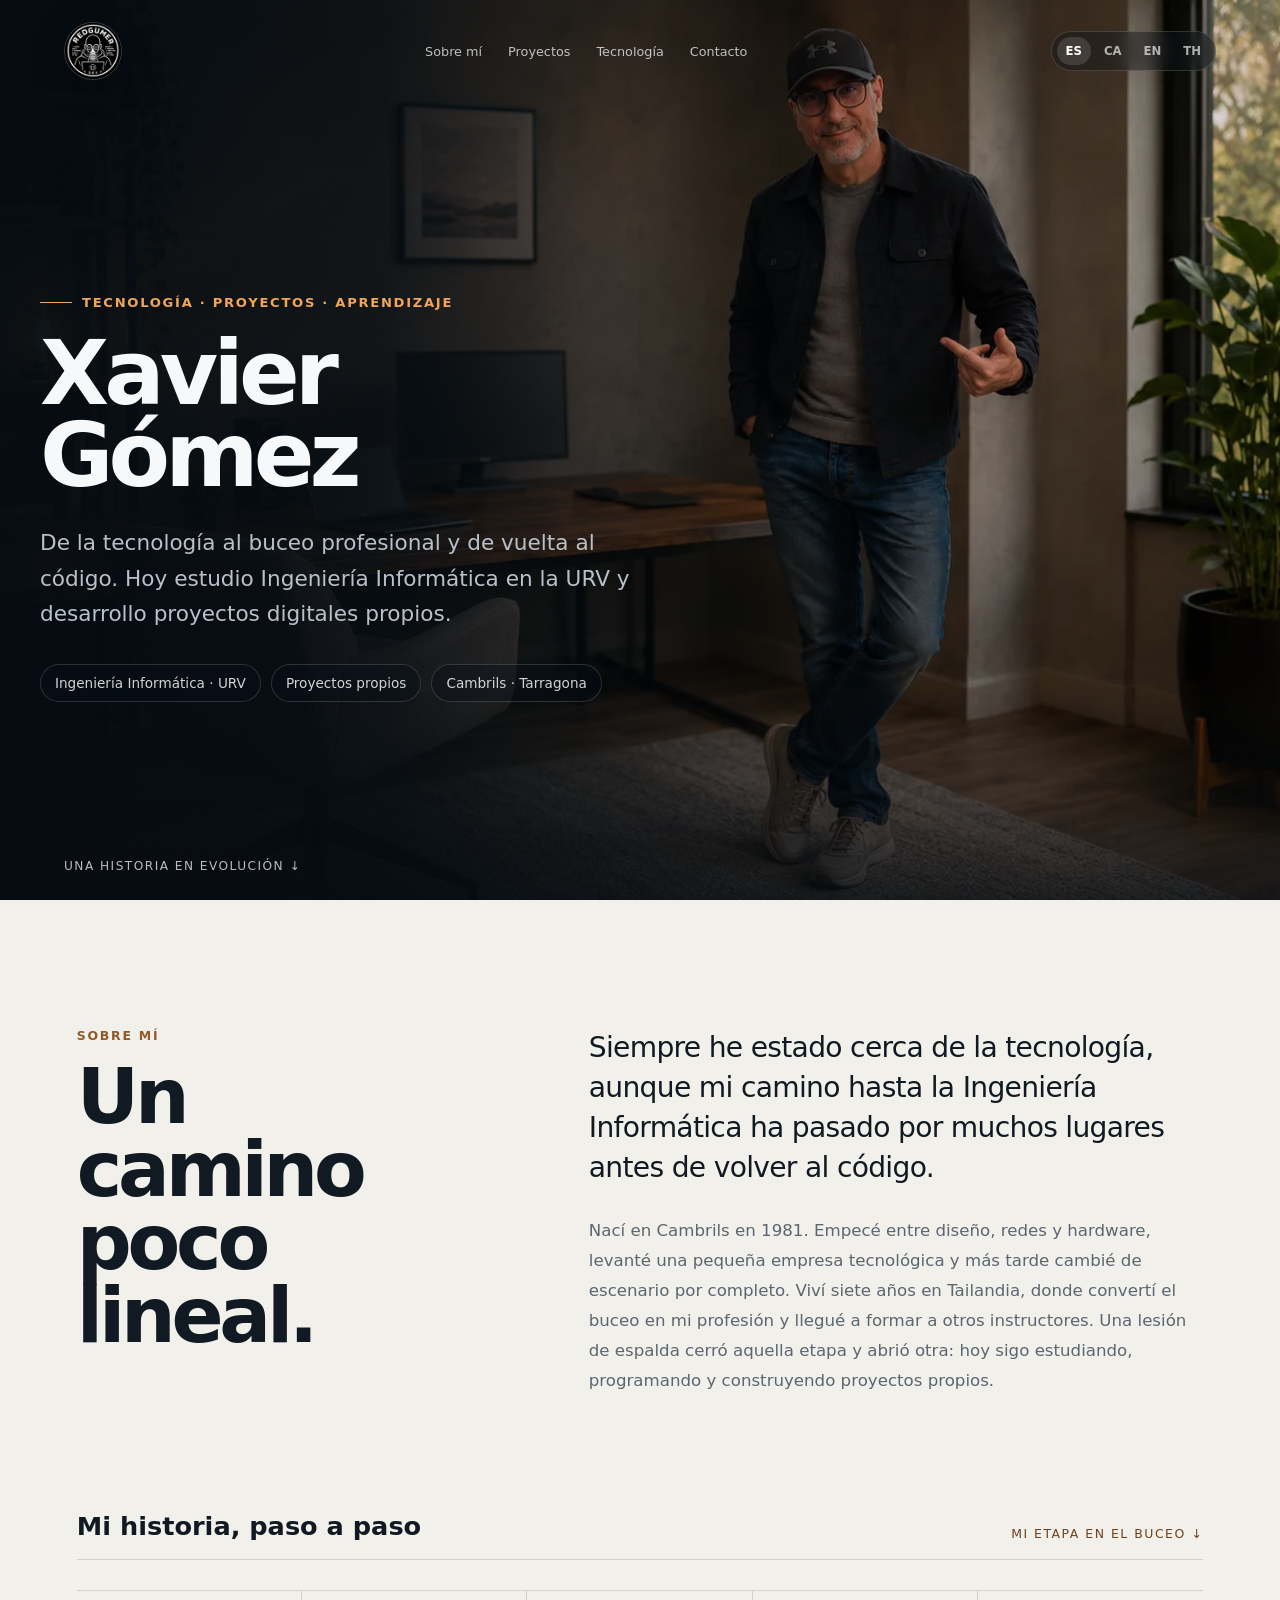
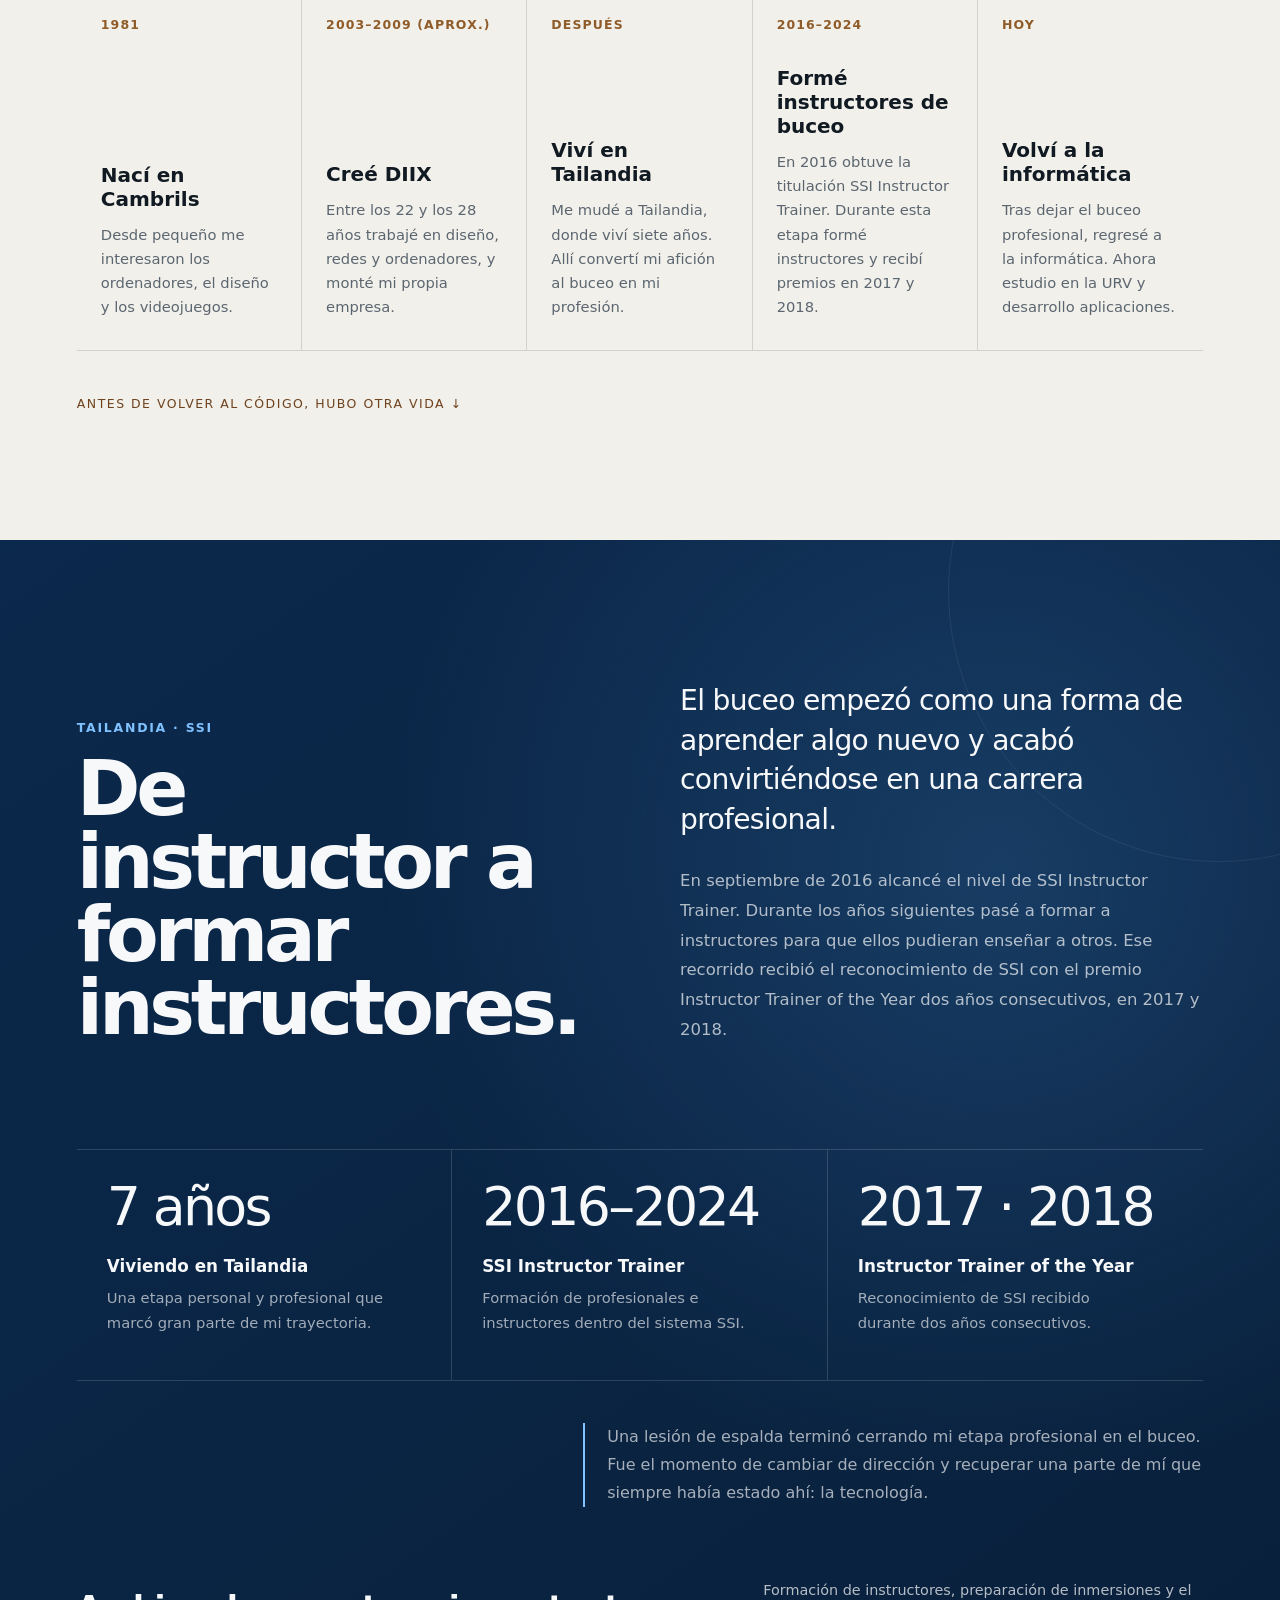
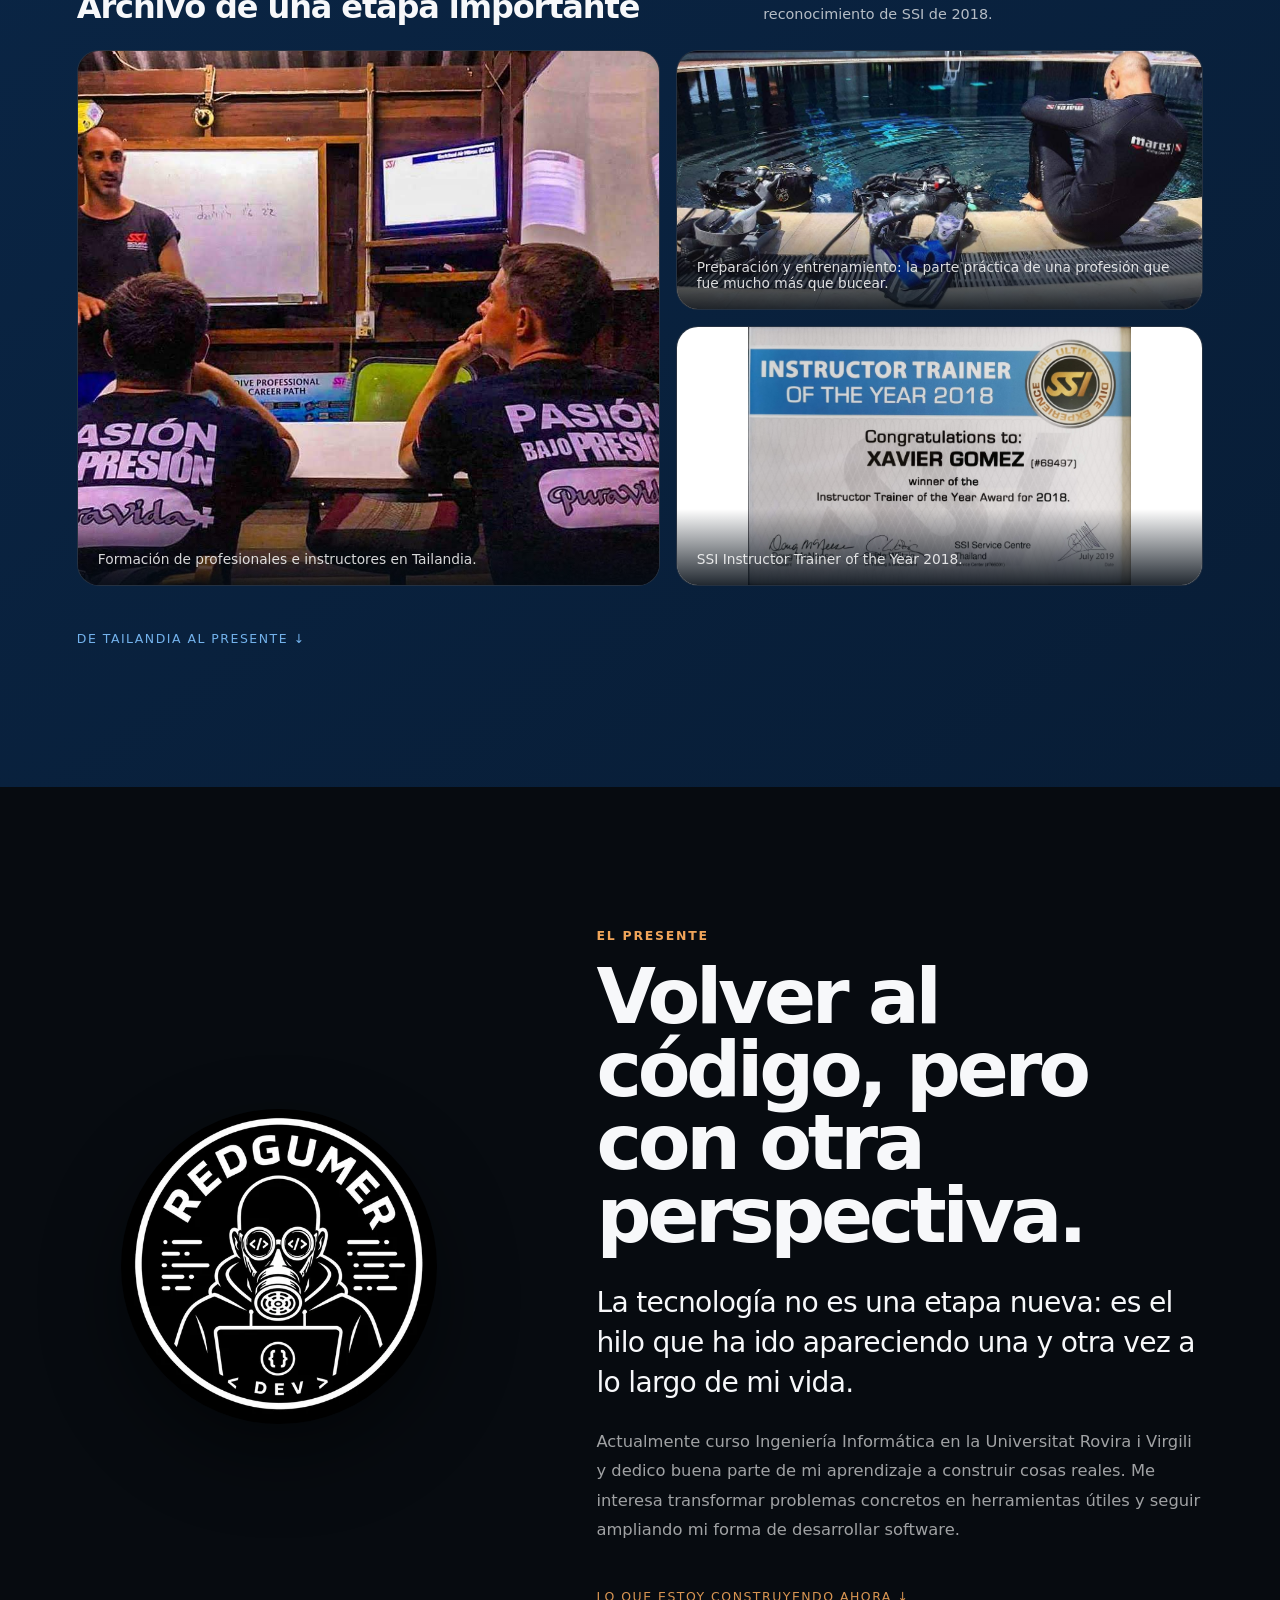
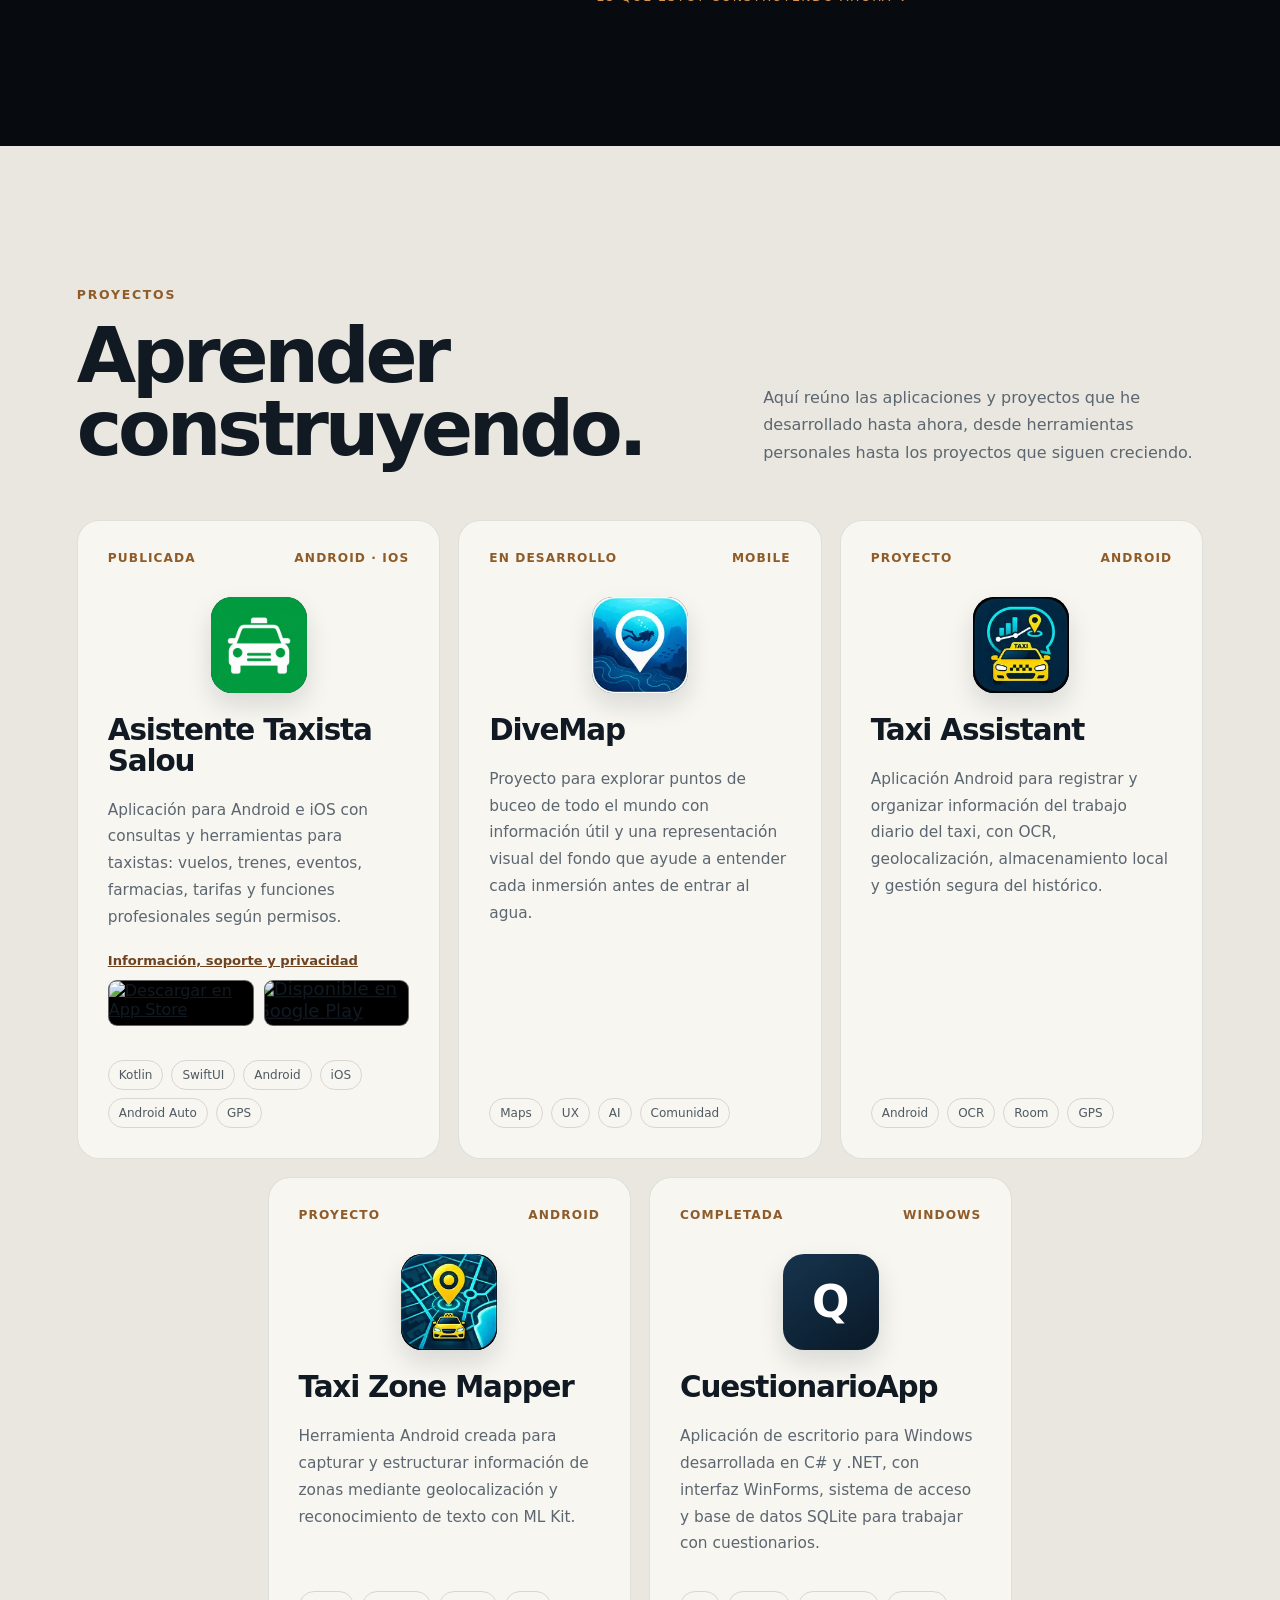
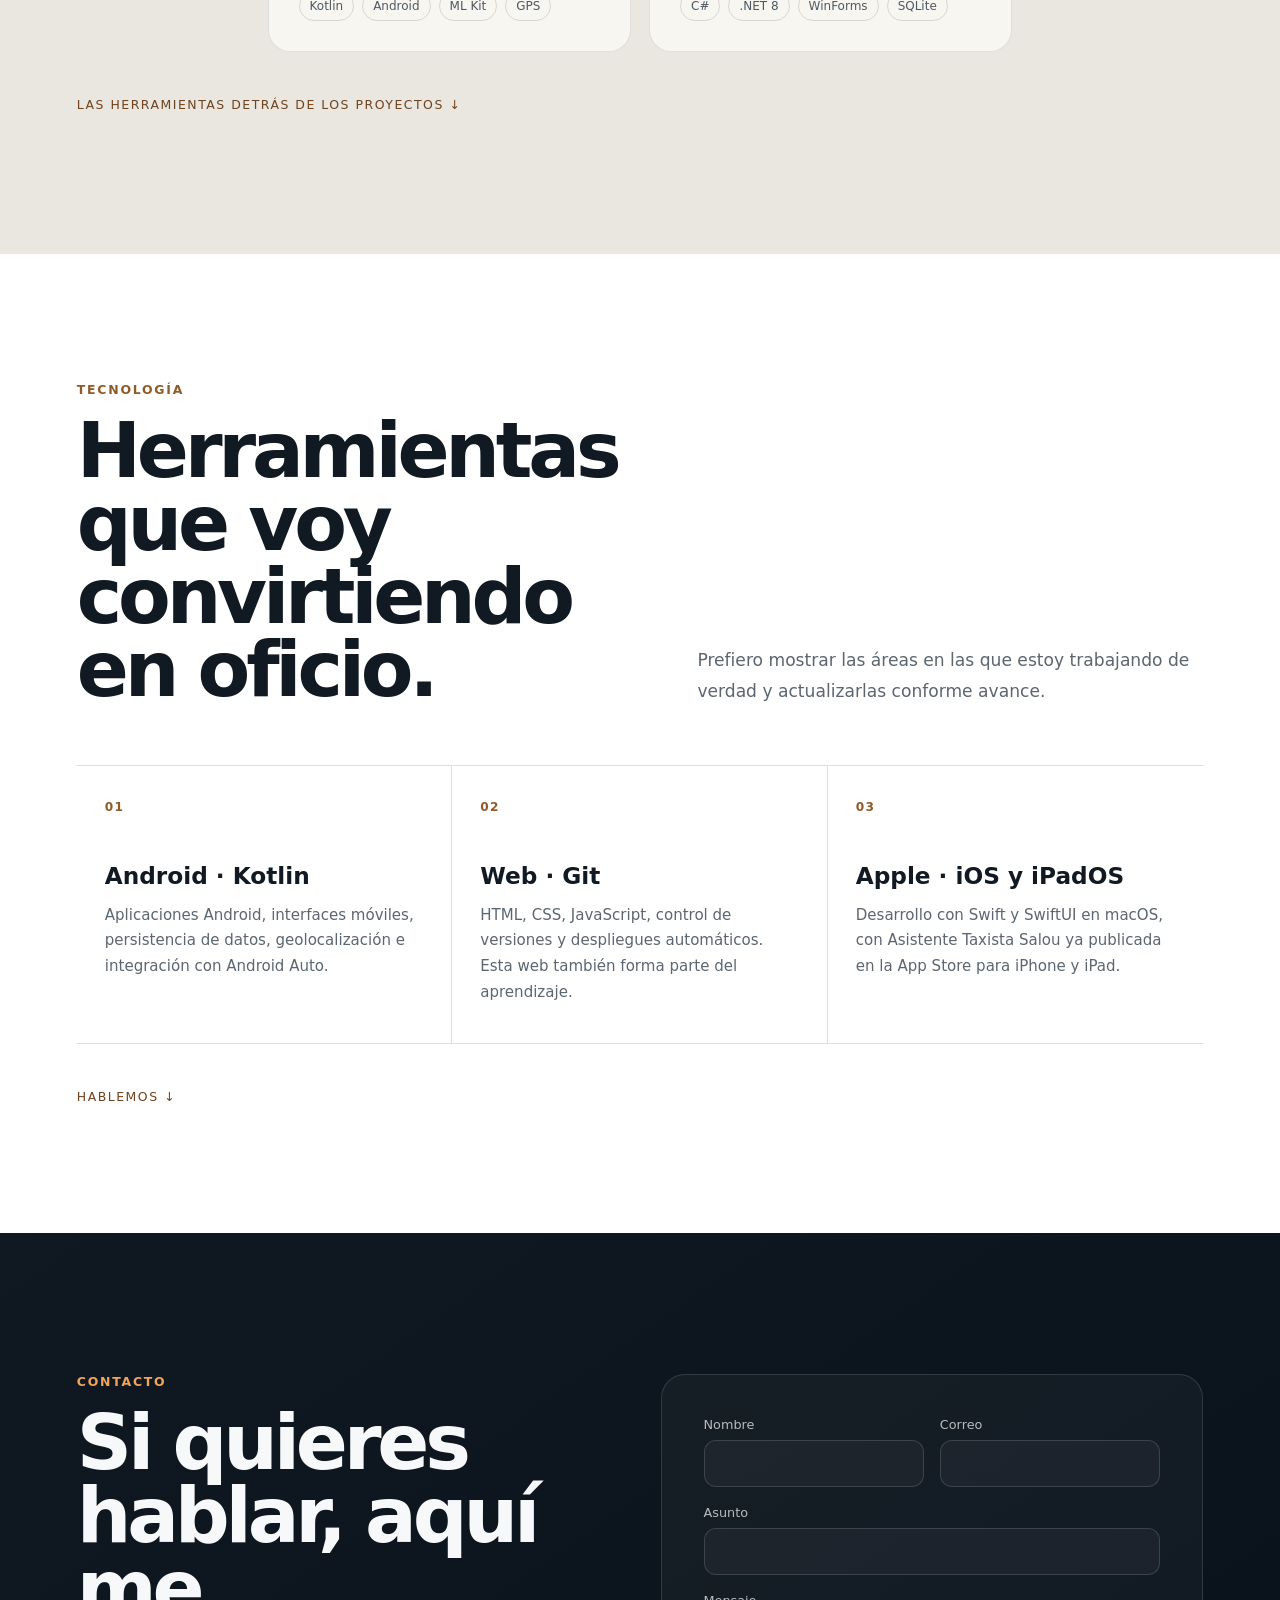
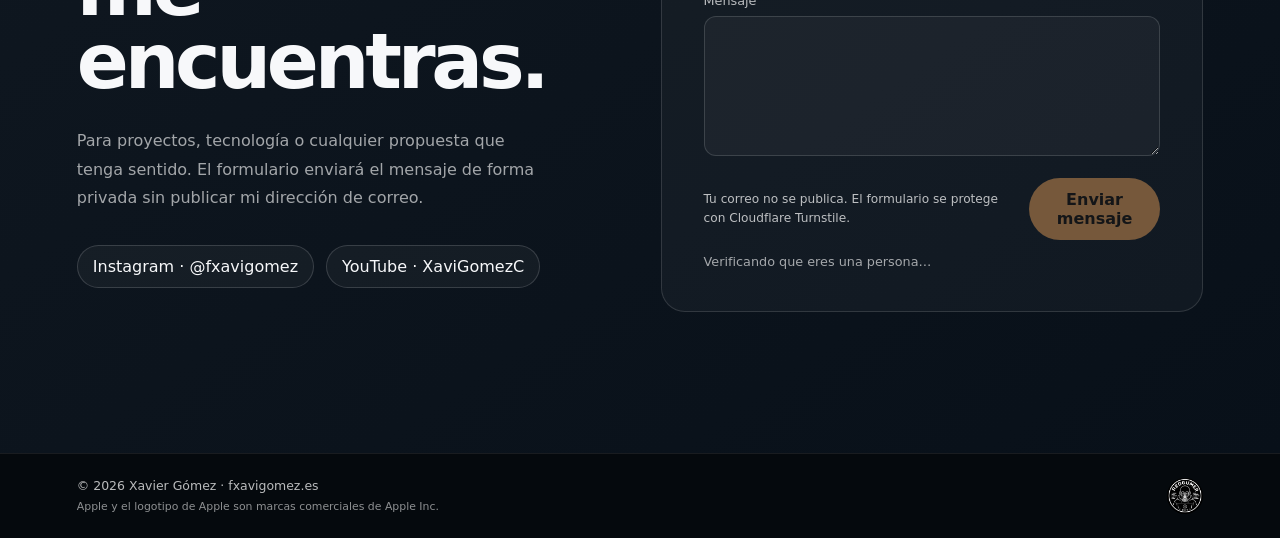
==== commit 8ae9476f: "Make mobile store badges equal sized and aligned" ====
--- a/index.html
+++ b/index.html
@@ -94,9 +94,9 @@
     footer{background:#05090d;border-top:1px solid rgba(255,255,255,.08);padding:24px clamp(24px,6vw,96px);display:flex;justify-content:space-between;align-items:center;color:rgba(255,255,255,.72);font-size:.78rem}footer img{width:36px;height:36px;border-radius:50%}
     @media(max-width:1000px){header{padding-top:82px}.nav{position:fixed;z-index:70;top:0;left:0;right:0;width:100%;height:58px;padding:0 clamp(16px,5vw,60px);display:flex;align-items:center;justify-content:center;gap:clamp(18px,5vw,52px);background:rgba(8,16,25,.95);border-bottom:1px solid rgba(255,255,255,.1);box-shadow:0 8px 26px rgba(0,0,0,.18);backdrop-filter:blur(14px)}.nav a{font-size:clamp(.76rem,2.1vw,.92rem);white-space:nowrap;color:rgba(255,255,255,.86)}section[id]{scroll-margin-top:70px}.timeline{grid-template-columns:1fr 1fr}.stop{border-bottom:1px solid var(--pline)}.stop:nth-child(2n){border-right:0}.cards{grid-template-columns:1fr}.card,.card:nth-child(4),.card:nth-child(5){grid-column:auto}.skill-grid{grid-template-columns:1fr}.skill{border-right:0;border-bottom:1px solid var(--pline)}.gallery{grid-template-columns:1fr;grid-template-rows:340px 260px 260px}.photo:first-child{grid-row:auto}.contact-grid,.present-grid,.about-top,.diving-head,.skills-head{grid-template-columns:1fr}.stats{grid-template-columns:1fr}.stat{border-right:0;border-bottom:1px solid var(--line)}}
     @media(max-width:700px){header{grid-template-columns:auto 1fr;gap:12px;padding:76px 20px 18px}.nav{height:54px;padding:0 12px;gap:clamp(10px,4.2vw,24px)}.nav a{font-size:clamp(.68rem,3.05vw,.82rem)}.langs{justify-self:end;gap:1px;padding:4px}.langs button{padding:7px 6px;font-size:.68rem}.logo{width:48px;height:48px}.hero{align-items:end;background-position:68% center;background-image:linear-gradient(180deg,rgba(5,12,18,.08),rgba(5,12,18,.28) 38%,rgba(5,12,18,.94) 76%,#050c12 100%),url('assets/images/hero-xavier-mobile.webp')}.hero-content{width:100%;padding:120px 22px 70px}.hero h1{font-size:clamp(3.2rem,15vw,5.3rem)}.pills{margin-top:24px;gap:8px}.pills a{font-size:.78rem;padding:9px 12px}.scroll{display:block;left:22px;bottom:22px}.section-next{margin-top:34px}.about,.diving,.present,.projects,.skills,.contact{padding-left:22px;padding-right:22px}.timeline{grid-template-columns:1fr}.stop{min-height:auto;border-right:0}.time{margin-bottom:24px}.stop h4{margin-top:0}.projects-head,.archive-head,.timeline-head{align-items:flex-start;flex-direction:column}.gallery{grid-template-rows:280px 220px 220px}.row{grid-template-columns:1fr}.form-foot{align-items:flex-start;flex-direction:column}.submit{width:100%}}
-    @media(max-width:420px){.card{padding:22px}.card--featured .store-links{column-gap:6px}}
+    @media(max-width:420px){.card{padding:22px}.card--featured .store-links{column-gap:6px}.card--featured .store-badge{height:42px}}
     @media(max-width:380px){.nav{flex-wrap:wrap;height:auto;min-height:54px;padding:7px 12px;row-gap:2px}.nav a{flex:1 1 calc(50% - 12px);text-align:center;font-size:.74rem;padding:4px 2px}header{padding-top:94px}section[id]{scroll-margin-top:90px}}
-    .card--with-icon .project-app-icon,.card--with-icon .project-generic-icon{display:block;width:96px;height:96px;flex:none;margin:32px auto 0;border-radius:22%;box-shadow:0 12px 26px rgba(17,26,34,.13)}.card--with-icon .project-app-icon{object-fit:cover}.card--with-icon h3{margin-top:22px}.project-generic-icon{display:grid!important;place-items:center;background:linear-gradient(145deg,#16344d,#091928);color:#fff}.project-generic-icon span{font-size:2.75rem;font-weight:800;line-height:1}.card--featured .project-links>a:first-child{width:100%}.card--featured .store-links{display:grid;grid-template-columns:repeat(2,minmax(0,1fr));align-items:center;column-gap:10px;width:100%;max-width:100%}.card--featured .store-badge{display:flex;align-items:center;justify-content:center;min-width:0;width:100%;border-radius:7px;transition:opacity .2s ease}.card--featured .store-badge:hover{opacity:.8}.card--featured .store-badge:focus-visible{outline:3px solid #8f5b28;outline-offset:4px}.card--featured .store-badge img{display:block;width:100%;height:auto!important;max-height:48px;object-fit:contain}.apple-credit{display:block;margin-top:7px;font-size:.68rem;color:rgba(255,255,255,.55)}.card--with-icon .project-app-icon{background:#0c1d29}
+    .card--with-icon .project-app-icon,.card--with-icon .project-generic-icon{display:block;width:96px;height:96px;flex:none;margin:32px auto 0;border-radius:22%;box-shadow:0 12px 26px rgba(17,26,34,.13)}.card--with-icon .project-app-icon{object-fit:cover}.card--with-icon h3{margin-top:22px}.project-generic-icon{display:grid!important;place-items:center;background:linear-gradient(145deg,#16344d,#091928);color:#fff}.project-generic-icon span{font-size:2.75rem;font-weight:800;line-height:1}.card--featured .project-links>a:first-child{width:100%}.card--featured .store-links{display:grid;grid-template-columns:repeat(2,minmax(0,1fr));align-items:center;gap:10px;width:100%;max-width:100%}.card--featured .store-badge{display:flex;align-items:center;justify-content:center;min-width:0;width:100%;height:46px;background:#000;border:1px solid rgba(255,255,255,.4);border-radius:9px;overflow:hidden;transition:opacity .2s ease}.card--featured .store-badge:hover{opacity:.82}.card--featured .store-badge:focus-visible{outline:3px solid #8f5b28;outline-offset:4px}.card--featured .store-badge img{display:block;width:100%;height:100%!important;max-height:none;object-fit:contain}.card--featured .store-badge--google img{transform:scale(1.13)}.apple-credit{display:block;margin-top:7px;font-size:.68rem;color:rgba(255,255,255,.55)}.card--with-icon .project-app-icon{background:#0c1d29}
   </style>
 </head>
 <body>
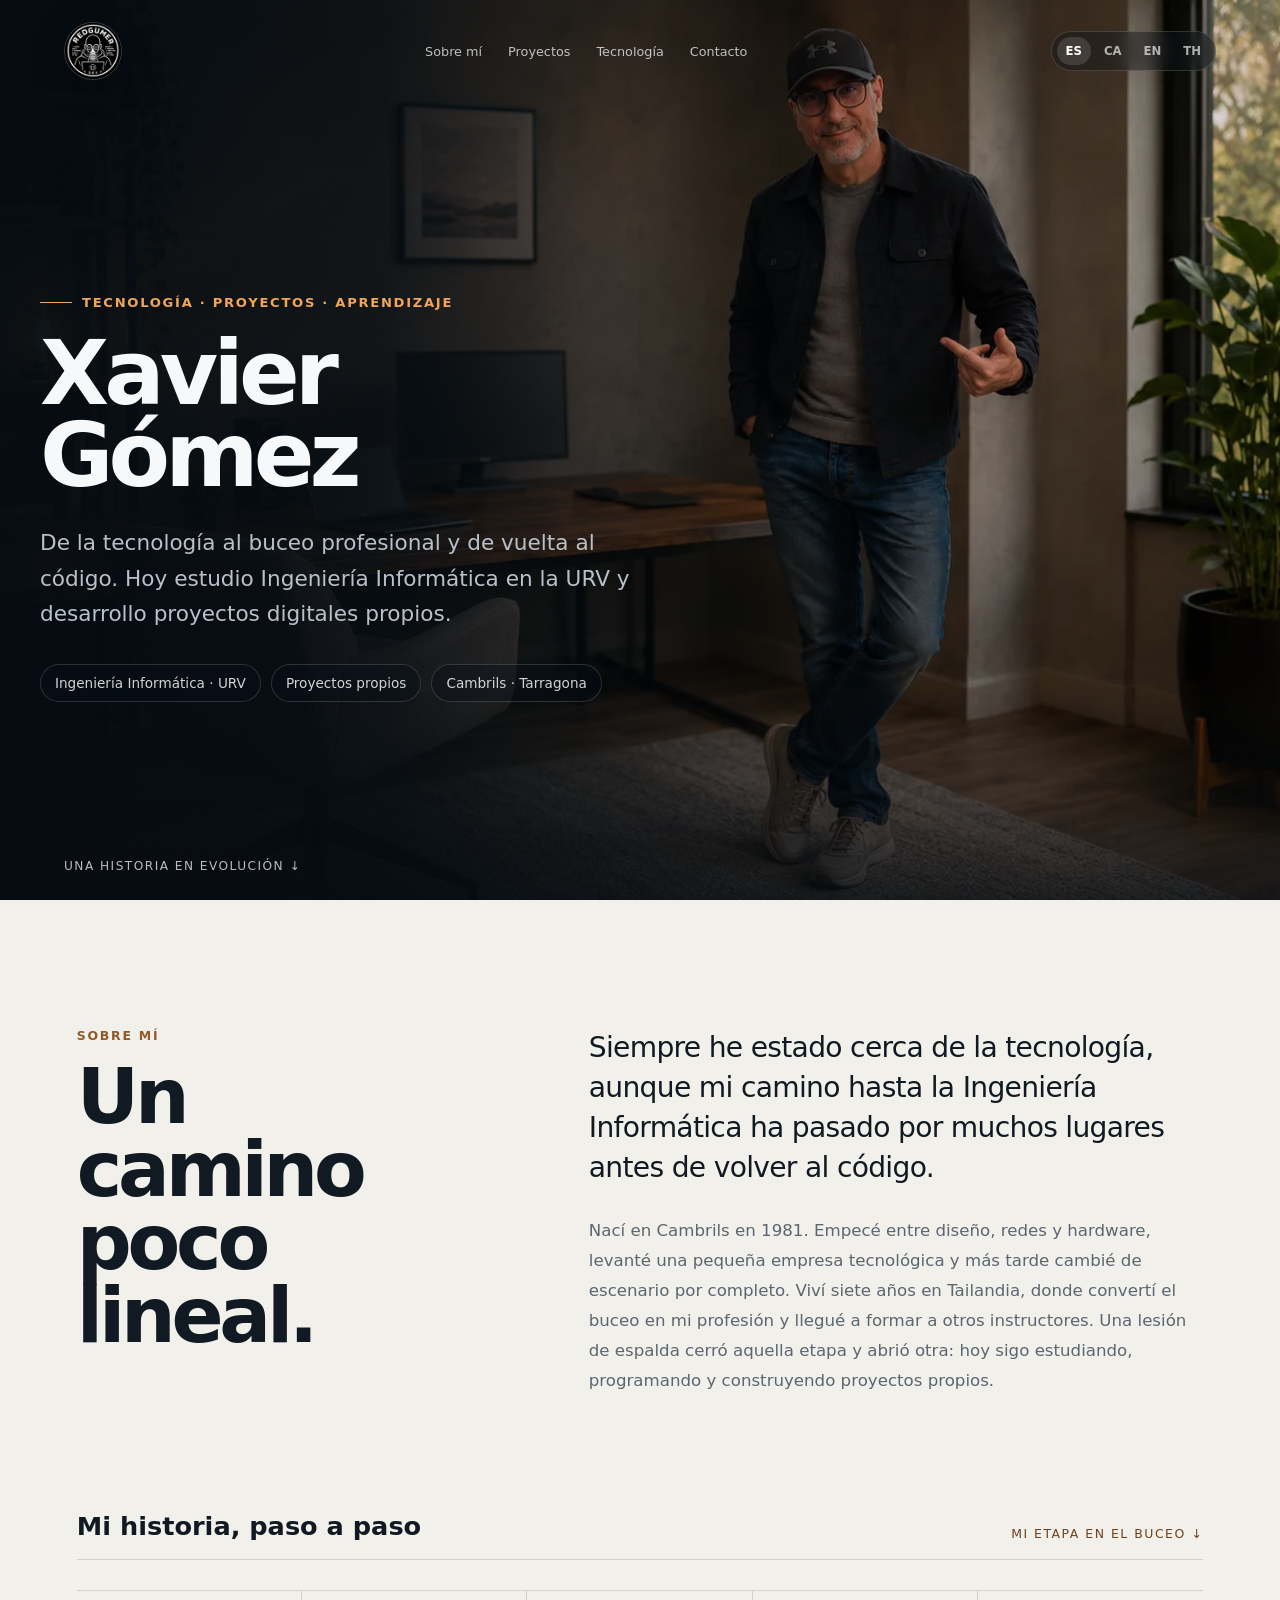
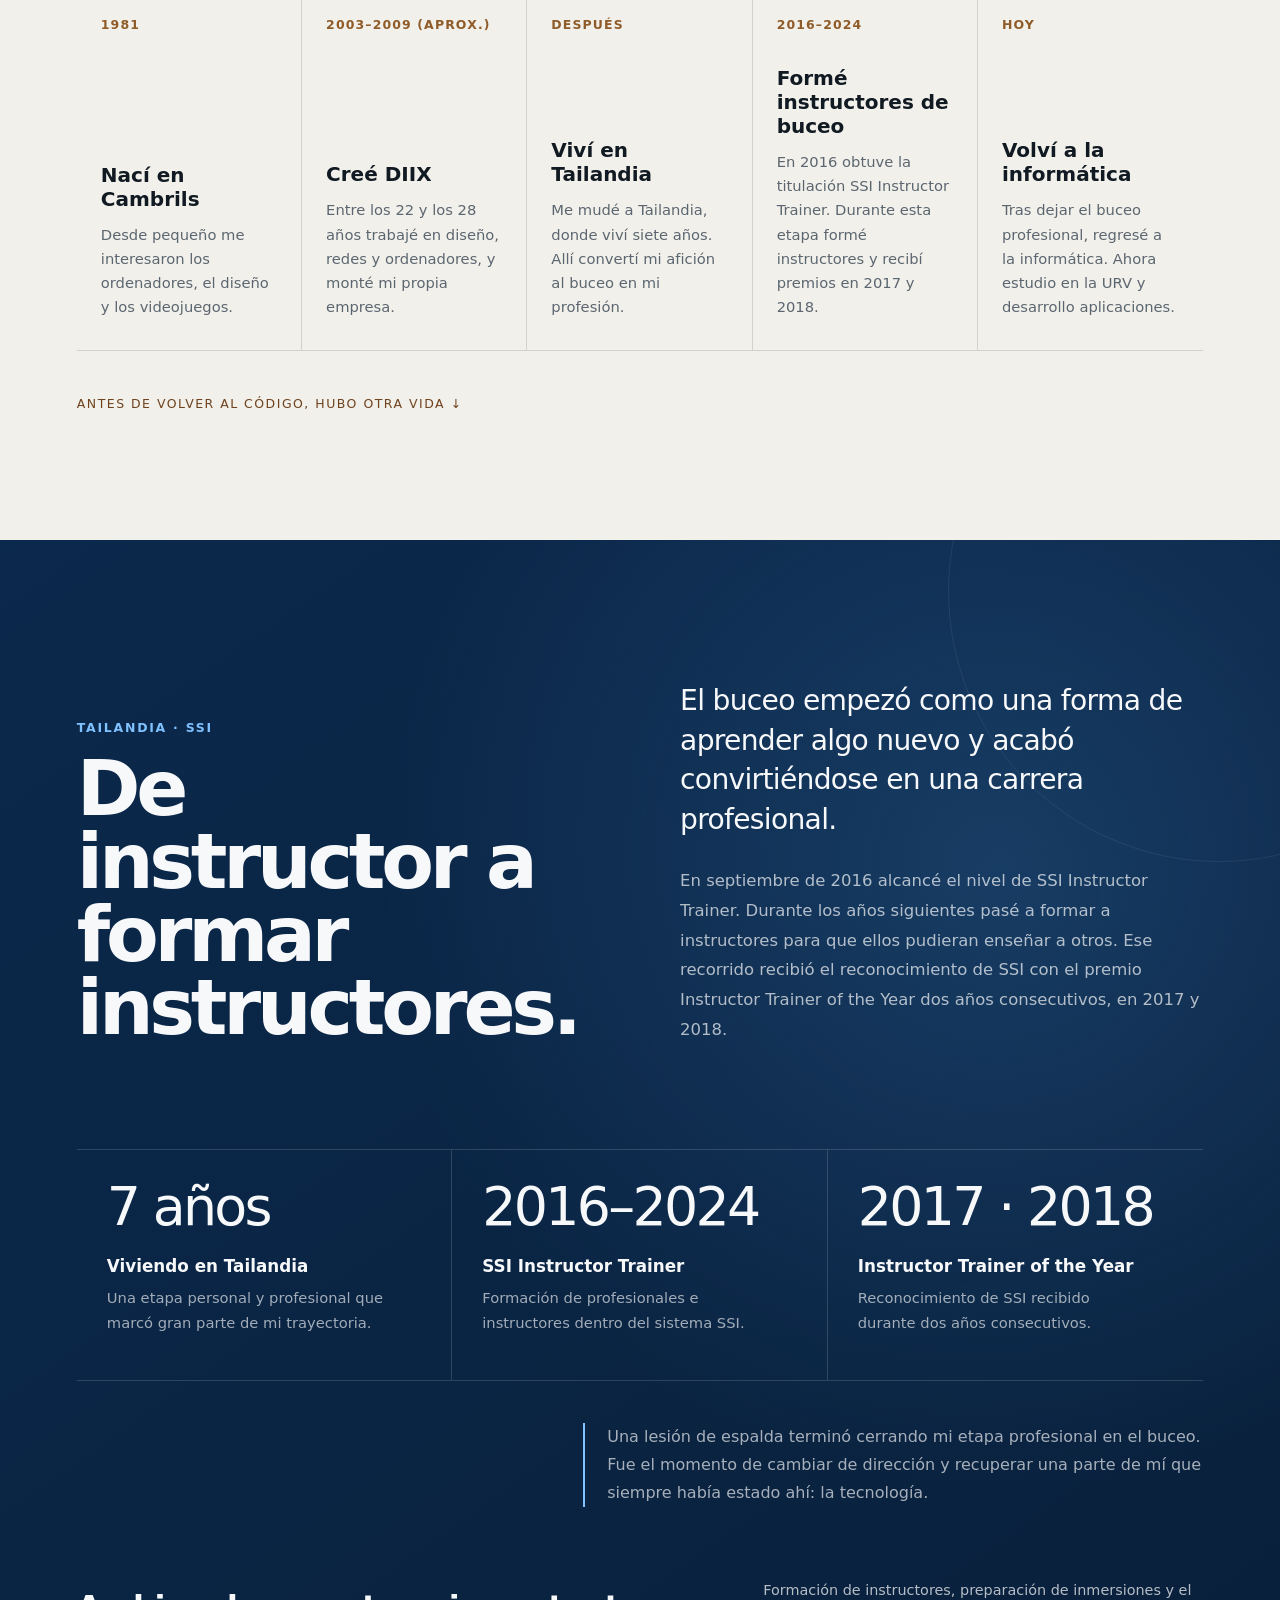
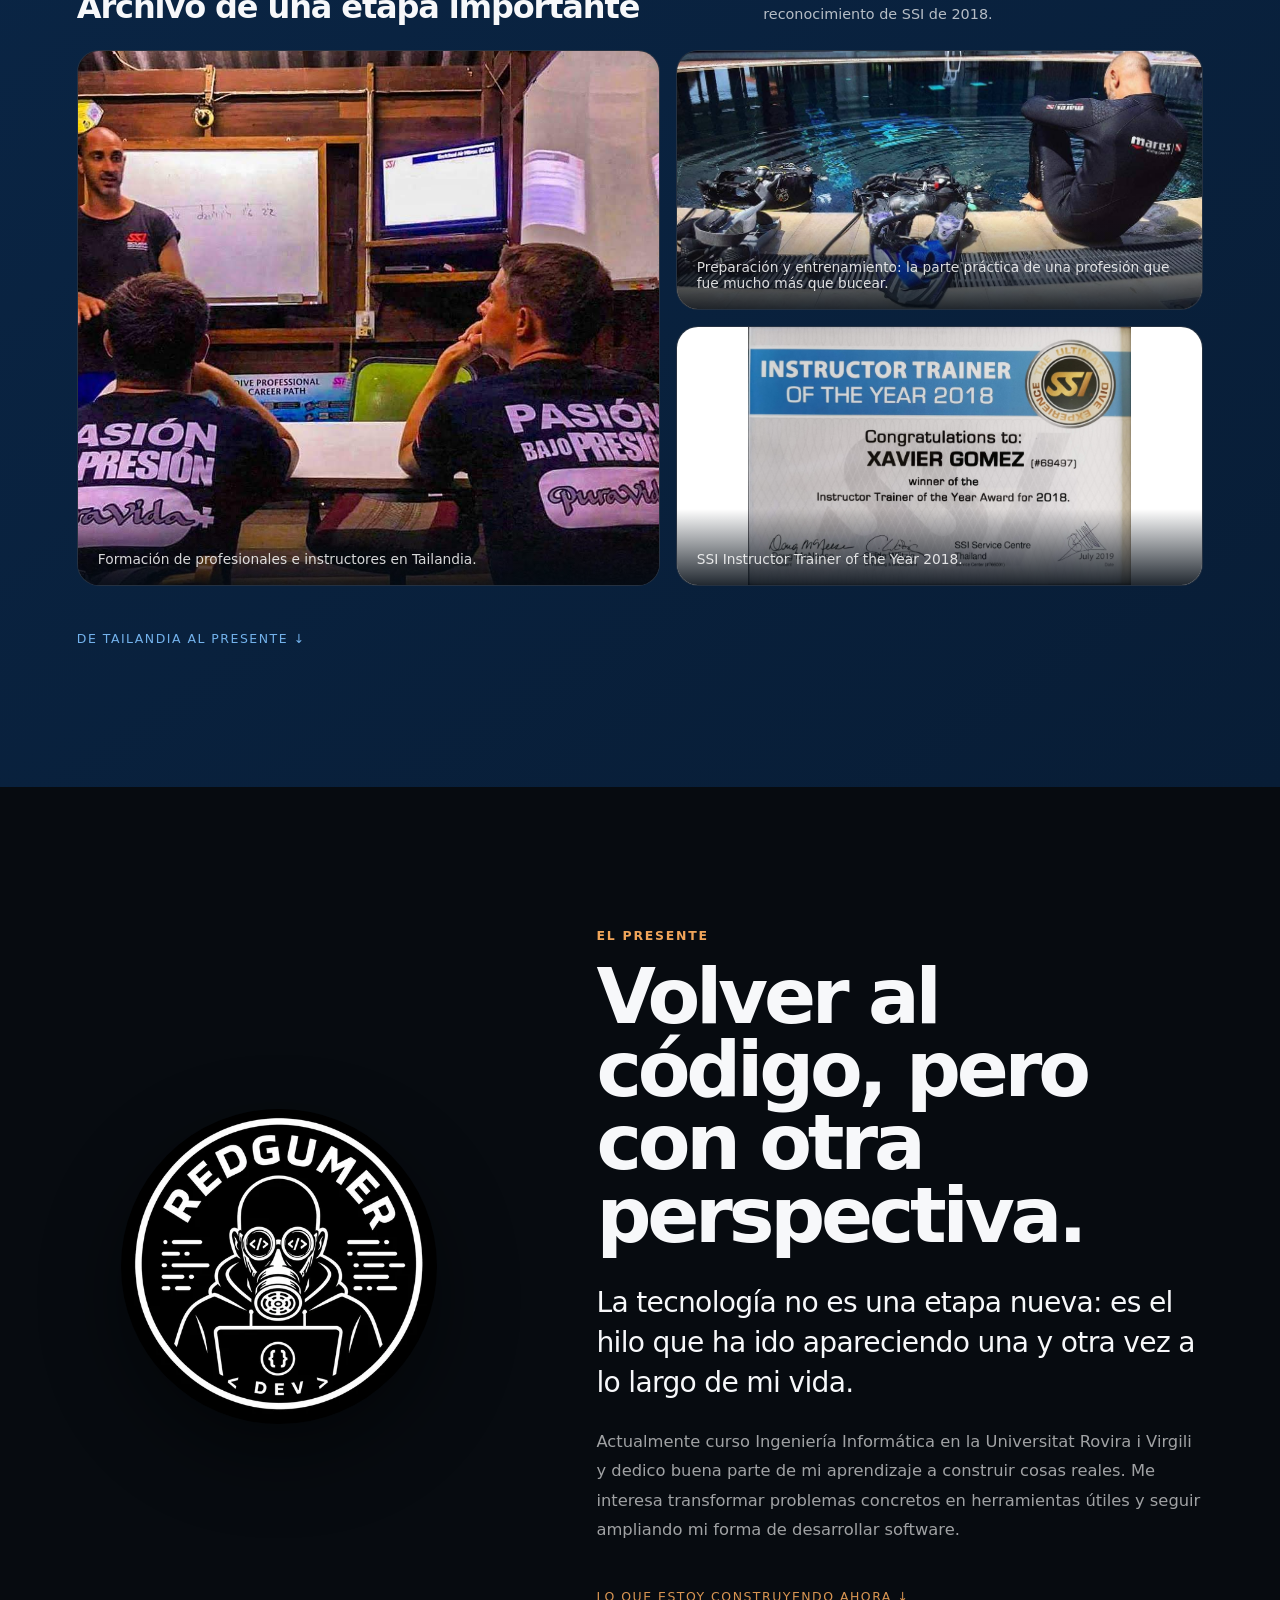
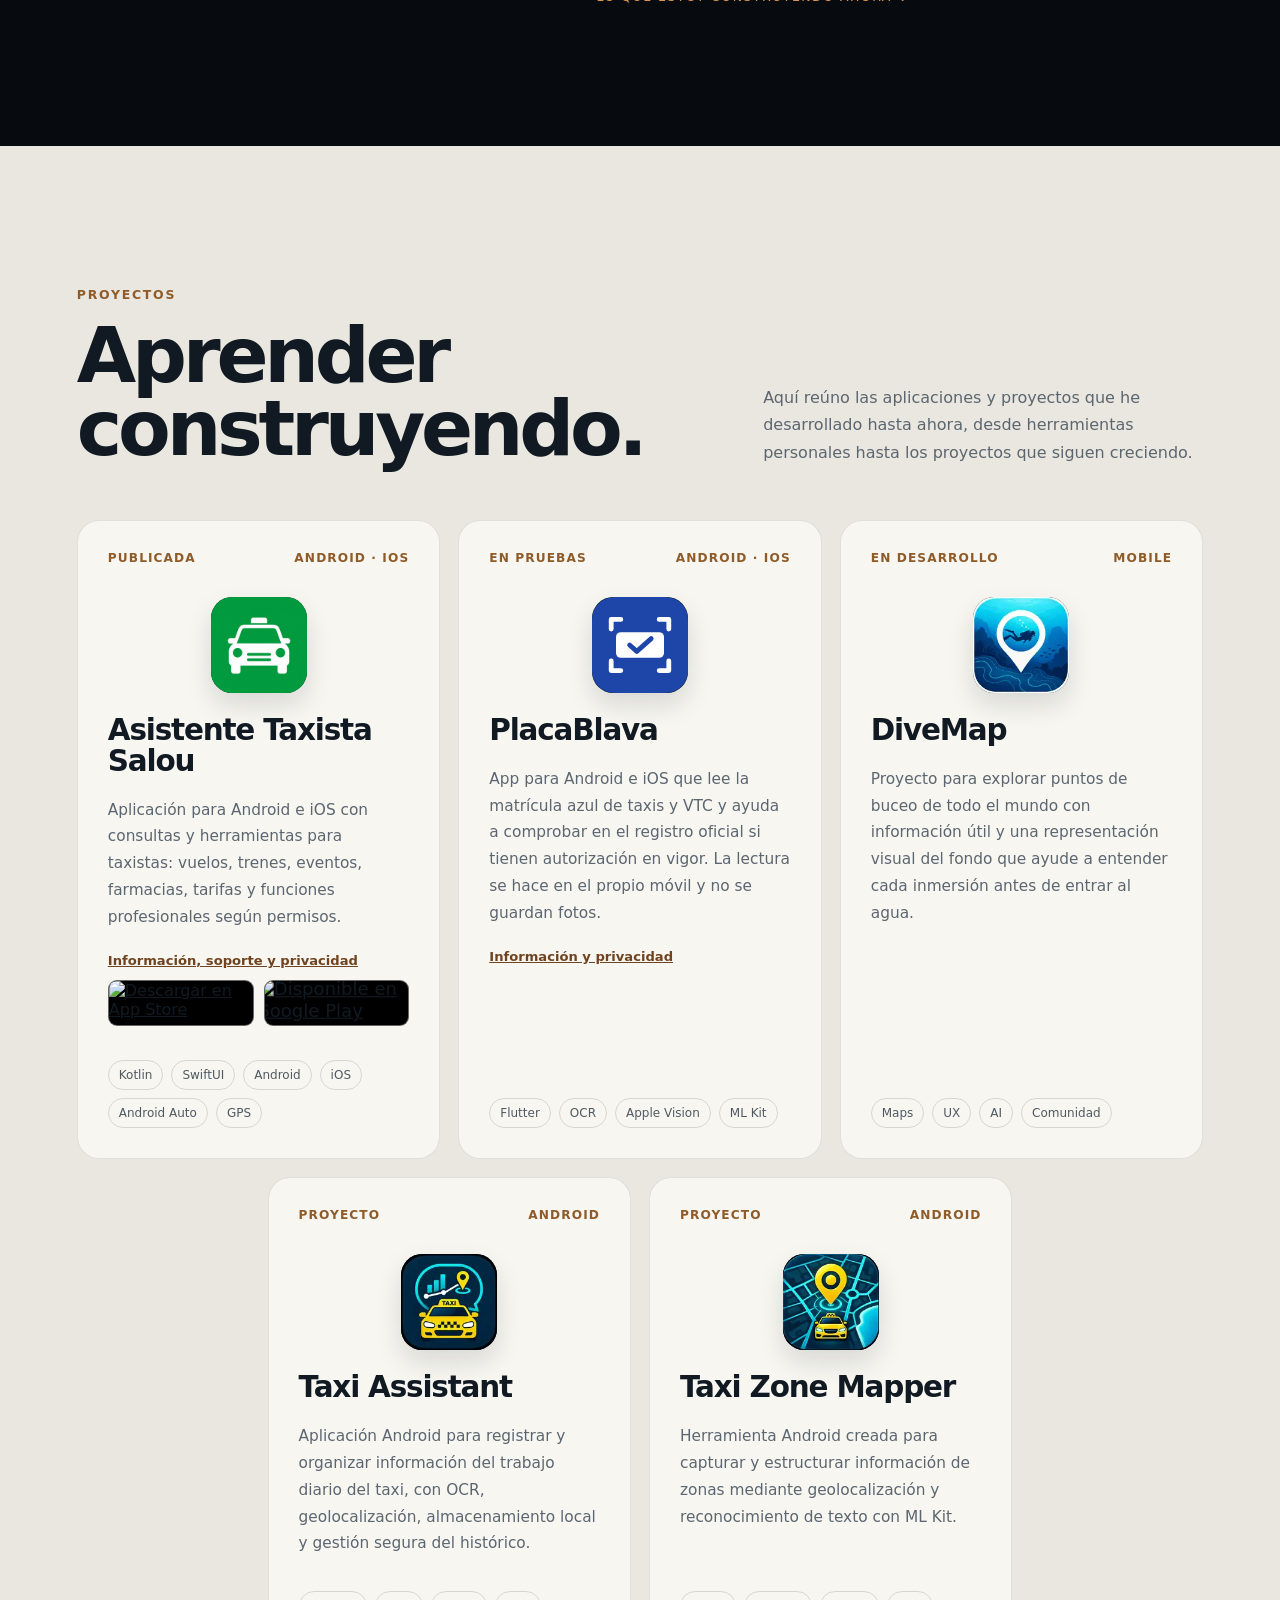
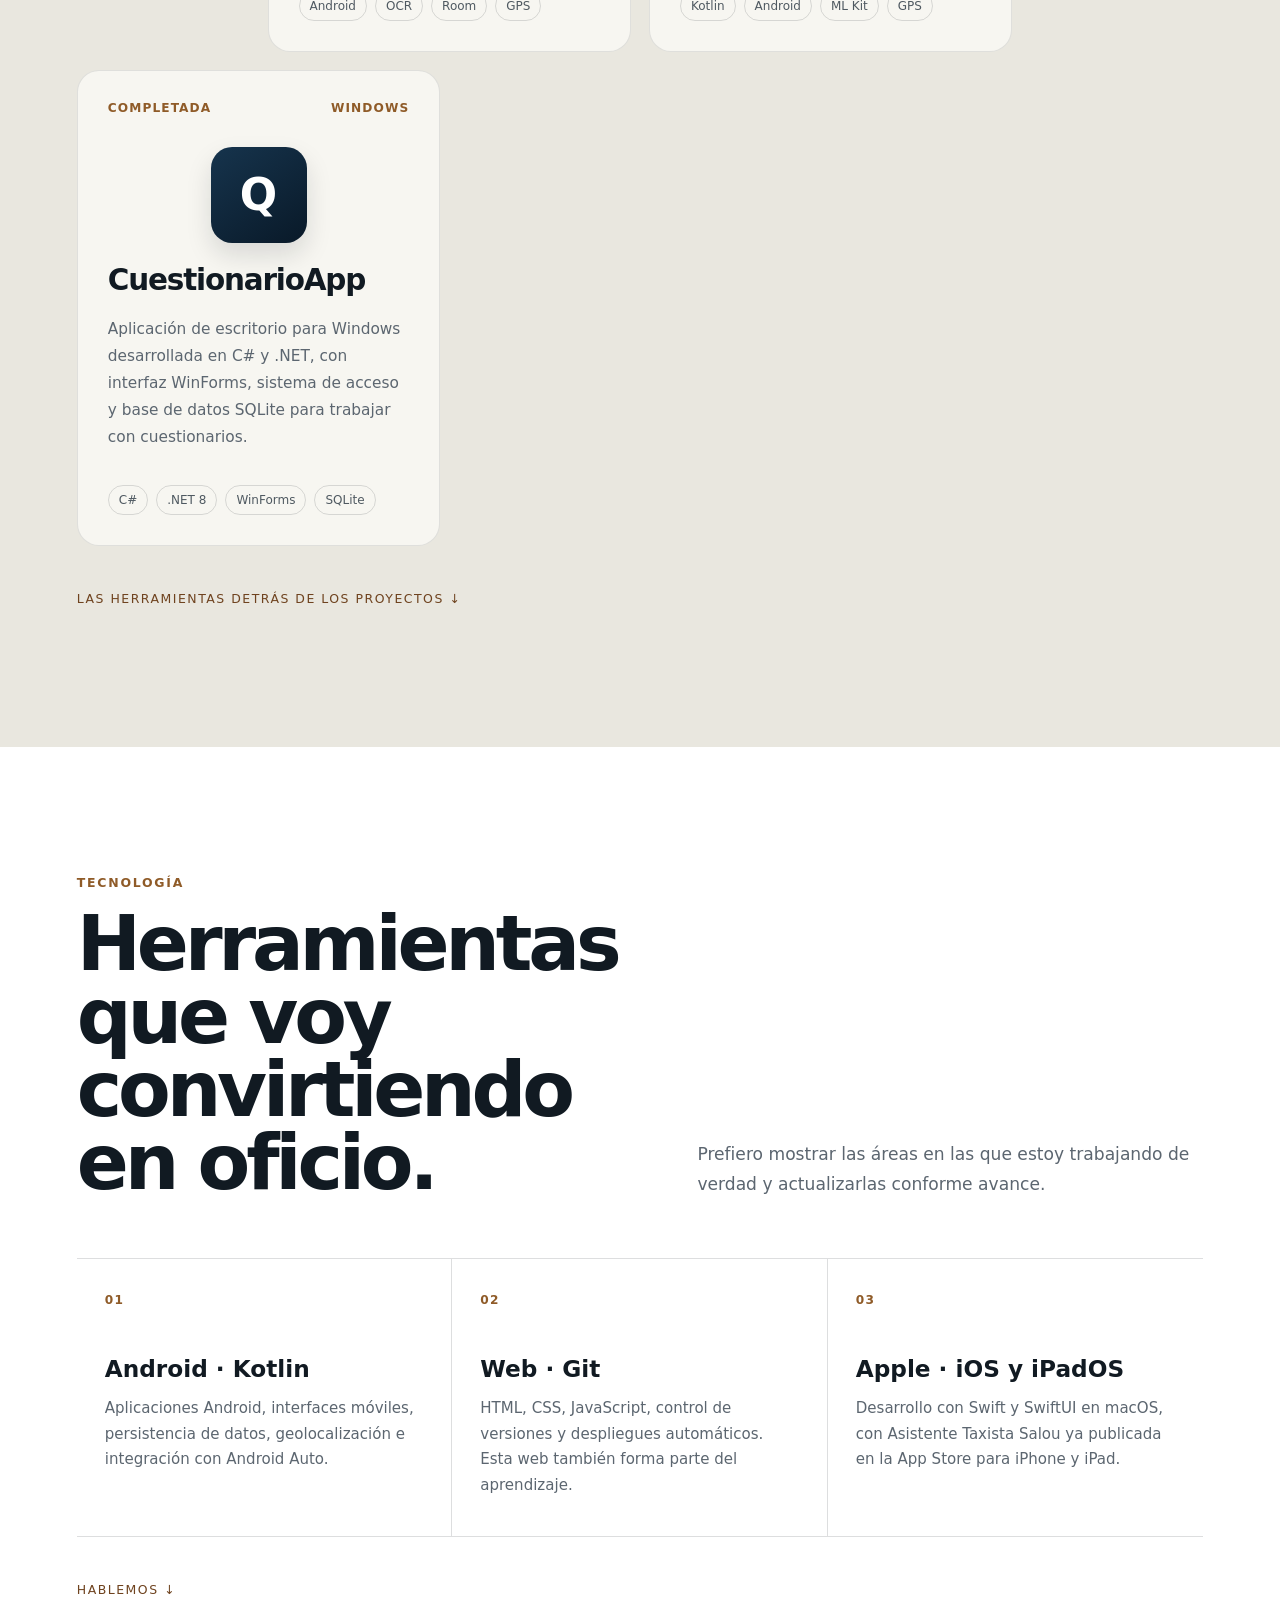
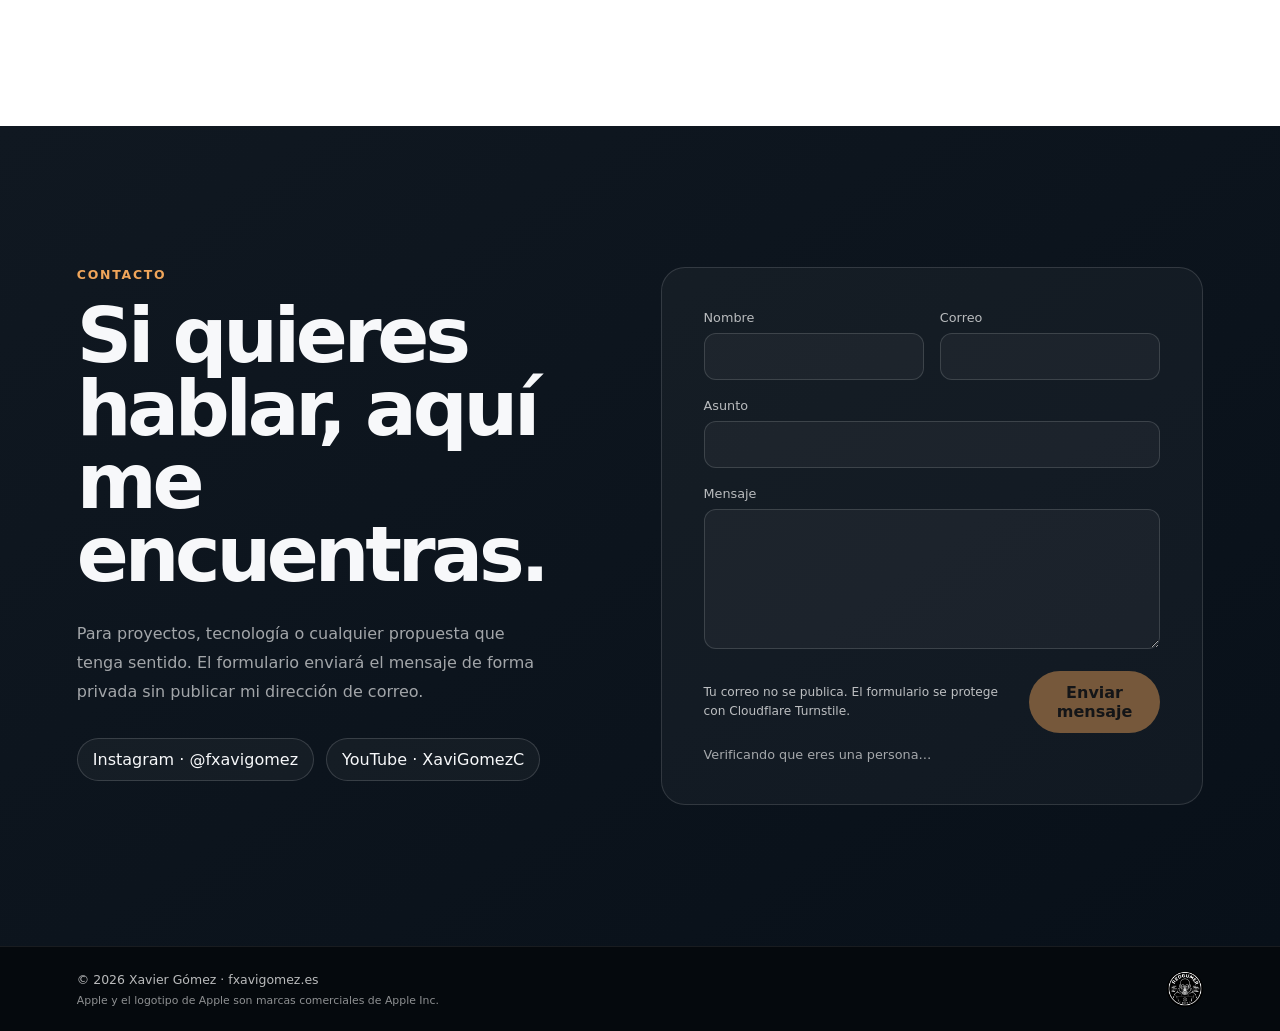
==== commit 4ce81fcf: "Add PlacaBlava pages (es/ca): landing, privacy policy and terms - /placablava/ and /placablava/ca/ w" ====
--- a/index.html
+++ b/index.html
@@ -94,7 +94,7 @@
     footer{background:#05090d;border-top:1px solid rgba(255,255,255,.08);padding:24px clamp(24px,6vw,96px);display:flex;justify-content:space-between;align-items:center;color:rgba(255,255,255,.72);font-size:.78rem}footer img{width:36px;height:36px;border-radius:50%}
     @media(max-width:1000px){header{padding-top:82px}.nav{position:fixed;z-index:70;top:0;left:0;right:0;width:100%;height:58px;padding:0 clamp(16px,5vw,60px);display:flex;align-items:center;justify-content:center;gap:clamp(18px,5vw,52px);background:rgba(8,16,25,.95);border-bottom:1px solid rgba(255,255,255,.1);box-shadow:0 8px 26px rgba(0,0,0,.18);backdrop-filter:blur(14px)}.nav a{font-size:clamp(.76rem,2.1vw,.92rem);white-space:nowrap;color:rgba(255,255,255,.86)}section[id]{scroll-margin-top:70px}.timeline{grid-template-columns:1fr 1fr}.stop{border-bottom:1px solid var(--pline)}.stop:nth-child(2n){border-right:0}.cards{grid-template-columns:1fr}.card,.card:nth-child(4),.card:nth-child(5){grid-column:auto}.skill-grid{grid-template-columns:1fr}.skill{border-right:0;border-bottom:1px solid var(--pline)}.gallery{grid-template-columns:1fr;grid-template-rows:340px 260px 260px}.photo:first-child{grid-row:auto}.contact-grid,.present-grid,.about-top,.diving-head,.skills-head{grid-template-columns:1fr}.stats{grid-template-columns:1fr}.stat{border-right:0;border-bottom:1px solid var(--line)}}
     @media(max-width:700px){header{grid-template-columns:auto 1fr;gap:12px;padding:76px 20px 18px}.nav{height:54px;padding:0 12px;gap:clamp(10px,4.2vw,24px)}.nav a{font-size:clamp(.68rem,3.05vw,.82rem)}.langs{justify-self:end;gap:1px;padding:4px}.langs button{padding:7px 6px;font-size:.68rem}.logo{width:48px;height:48px}.hero{align-items:end;background-position:68% center;background-image:linear-gradient(180deg,rgba(5,12,18,.08),rgba(5,12,18,.28) 38%,rgba(5,12,18,.94) 76%,#050c12 100%),url('assets/images/hero-xavier-mobile.webp')}.hero-content{width:100%;padding:120px 22px 70px}.hero h1{font-size:clamp(3.2rem,15vw,5.3rem)}.pills{margin-top:24px;gap:8px}.pills a{font-size:.78rem;padding:9px 12px}.scroll{display:block;left:22px;bottom:22px}.section-next{margin-top:34px}.about,.diving,.present,.projects,.skills,.contact{padding-left:22px;padding-right:22px}.timeline{grid-template-columns:1fr}.stop{min-height:auto;border-right:0}.time{margin-bottom:24px}.stop h4{margin-top:0}.projects-head,.archive-head,.timeline-head{align-items:flex-start;flex-direction:column}.gallery{grid-template-rows:280px 220px 220px}.row{grid-template-columns:1fr}.form-foot{align-items:flex-start;flex-direction:column}.submit{width:100%}}
-    @media(max-width:420px){.card{padding:22px}.card--featured .store-links{column-gap:6px}.card--featured .store-badge{height:42px}}
+    @media(max-width:420px){.card{padding:22px}.card--featured .store-links{column-gap:6px}.card.card--featured .store-badge{height:42px}}
     @media(max-width:380px){.nav{flex-wrap:wrap;height:auto;min-height:54px;padding:7px 12px;row-gap:2px}.nav a{flex:1 1 calc(50% - 12px);text-align:center;font-size:.74rem;padding:4px 2px}header{padding-top:94px}section[id]{scroll-margin-top:90px}}
     .card--with-icon .project-app-icon,.card--with-icon .project-generic-icon{display:block;width:96px;height:96px;flex:none;margin:32px auto 0;border-radius:22%;box-shadow:0 12px 26px rgba(17,26,34,.13)}.card--with-icon .project-app-icon{object-fit:cover}.card--with-icon h3{margin-top:22px}.project-generic-icon{display:grid!important;place-items:center;background:linear-gradient(145deg,#16344d,#091928);color:#fff}.project-generic-icon span{font-size:2.75rem;font-weight:800;line-height:1}.card--featured .project-links>a:first-child{width:100%}.card--featured .store-links{display:grid;grid-template-columns:repeat(2,minmax(0,1fr));align-items:center;gap:10px;width:100%;max-width:100%}.card--featured .store-badge{display:flex;align-items:center;justify-content:center;min-width:0;width:100%;height:46px;background:#000;border:1px solid rgba(255,255,255,.4);border-radius:9px;overflow:hidden;transition:opacity .2s ease}.card--featured .store-badge:hover{opacity:.82}.card--featured .store-badge:focus-visible{outline:3px solid #8f5b28;outline-offset:4px}.card--featured .store-badge img{display:block;width:100%;height:100%!important;max-height:none;object-fit:contain}.card--featured .store-badge--google img{transform:scale(1.13)}.apple-credit{display:block;margin-top:7px;font-size:.68rem;color:rgba(255,255,255,.55)}.card--with-icon .project-app-icon{background:#0c1d29}
   </style>
@@ -139,6 +139,7 @@
 
   <section class="projects" id="proyectos"><div class="inner"><div class="projects-head"><div><div class="kicker" data-i18n="projectsKicker">Proyectos</div><h2 class="title" data-i18n="projectsTitle">Aprender construyendo.</h2></div><p data-i18n="projectsIntro">Aquí reúno las aplicaciones y proyectos que he desarrollado hasta ahora, desde herramientas personales hasta los proyectos que siguen creciendo.</p></div><div class="cards">
     <article class="card card--featured card--with-icon"><div class="meta"><span data-i18n="published">Publicada</span><span>Android · iOS</span></div><img class="project-app-icon" src="/assets/images/asistente-taxista-salou-logo.png" alt="Icono de Asistente Taxista Salou" width="88" height="88" loading="lazy" decoding="async"><h3>Asistente Taxista Salou</h3><p data-i18n="taxi">Aplicación para Android e iOS con consultas y herramientas para taxistas: vuelos, trenes, eventos, farmacias, tarifas y funciones profesionales según permisos.</p><div class="project-links"><a href="/asistente-taxista-salou/">Información, soporte y privacidad</a><div class="store-links" role="group" aria-label="Descargar Asistente Taxista Salou"><a class="store-badge store-badge--apple" href="https://apps.apple.com/es/app/asistente-taxista-salou/id6821425402" target="_blank" rel="noopener noreferrer" aria-label="Descargar Asistente Taxista Salou en App Store"><img src="https://developer.apple.com/assets/elements/badges/download-on-the-app-store.svg" alt="Descargar en App Store" width="144" height="48" loading="lazy" decoding="async"></a><a class="store-badge store-badge--google" href="https://play.google.com/store/apps/details?id=com.taxisalou.app" target="_blank" rel="noopener noreferrer" aria-label="Descargar Asistente Taxista Salou en Google Play"><img src="https://play.google.com/intl/en_us/badges/static/images/badges/en_badge_web_generic.png" alt="Disponible en Google Play" width="162" height="63" loading="lazy" decoding="async"></a></div></div><div class="tags"><span>Kotlin</span><span>SwiftUI</span><span>Android</span><span>iOS</span><span>Android Auto</span><span>GPS</span></div></article>
+    <article class="card card--with-icon"><div class="meta"><span data-i18n="testing">En pruebas</span><span>Android · iOS</span></div><img class="project-app-icon" src="/assets/images/placablava-icon.svg" alt="Icono de PlacaBlava" width="96" height="96" loading="lazy" decoding="async"><h3>PlacaBlava</h3><p data-i18n="placablava">App para Android e iOS que lee la matrícula azul de taxis y VTC y ayuda a comprobar en el registro oficial si tienen autorización en vigor. La lectura se hace en el propio móvil y no se guardan fotos.</p><div class="project-links"><a href="/placablava/" data-i18n="placablavaLink">Información y privacidad</a></div><div class="tags"><span>Flutter</span><span>OCR</span><span>Apple Vision</span><span>ML Kit</span></div></article>
     <article class="card card--with-icon"><div class="meta"><span data-i18n="inDev">En desarrollo</span><span>Mobile</span></div><img class="project-app-icon" src="/assets/images/divemap-icon.svg" alt="Icono de DiveMap" width="96" height="96" loading="lazy" decoding="async"><h3>DiveMap</h3><p data-i18n="divemap">Proyecto para explorar puntos de buceo de todo el mundo con información útil y una representación visual del fondo que ayude a entender cada inmersión antes de entrar al agua.</p><div class="tags"><span>Maps</span><span>UX</span><span>AI</span><span data-i18n="community">Comunidad</span></div></article>
     <article class="card card--with-icon"><div class="meta"><span data-i18n="projectLabel">Proyecto</span><span>Android</span></div><img class="project-app-icon" src="/assets/images/taxi-assistant-icon.svg" alt="Icono de Taxi Assistant" width="96" height="96" loading="lazy" decoding="async"><h3>Taxi Assistant</h3><p data-i18n="taxiAssistant">Aplicación Android para registrar y organizar información del trabajo diario del taxi, con OCR, geolocalización, almacenamiento local y gestión segura del histórico.</p><div class="tags"><span>Android</span><span>OCR</span><span>Room</span><span>GPS</span></div></article>
     <article class="card card--with-icon"><div class="meta"><span data-i18n="projectLabel">Proyecto</span><span>Android</span></div><img class="project-app-icon" src="/assets/images/taxi-zone-mapper-icon.svg" alt="Icono de Taxi Zone Mapper" width="96" height="96" loading="lazy" decoding="async"><h3>Taxi Zone Mapper</h3><p data-i18n="taxiMapper">Herramienta Android creada para capturar y estructurar información de zonas mediante geolocalización y reconocimiento de texto con ML Kit.</p><div class="tags"><span>Kotlin</span><span>Android</span><span>ML Kit</span><span>GPS</span></div></article>
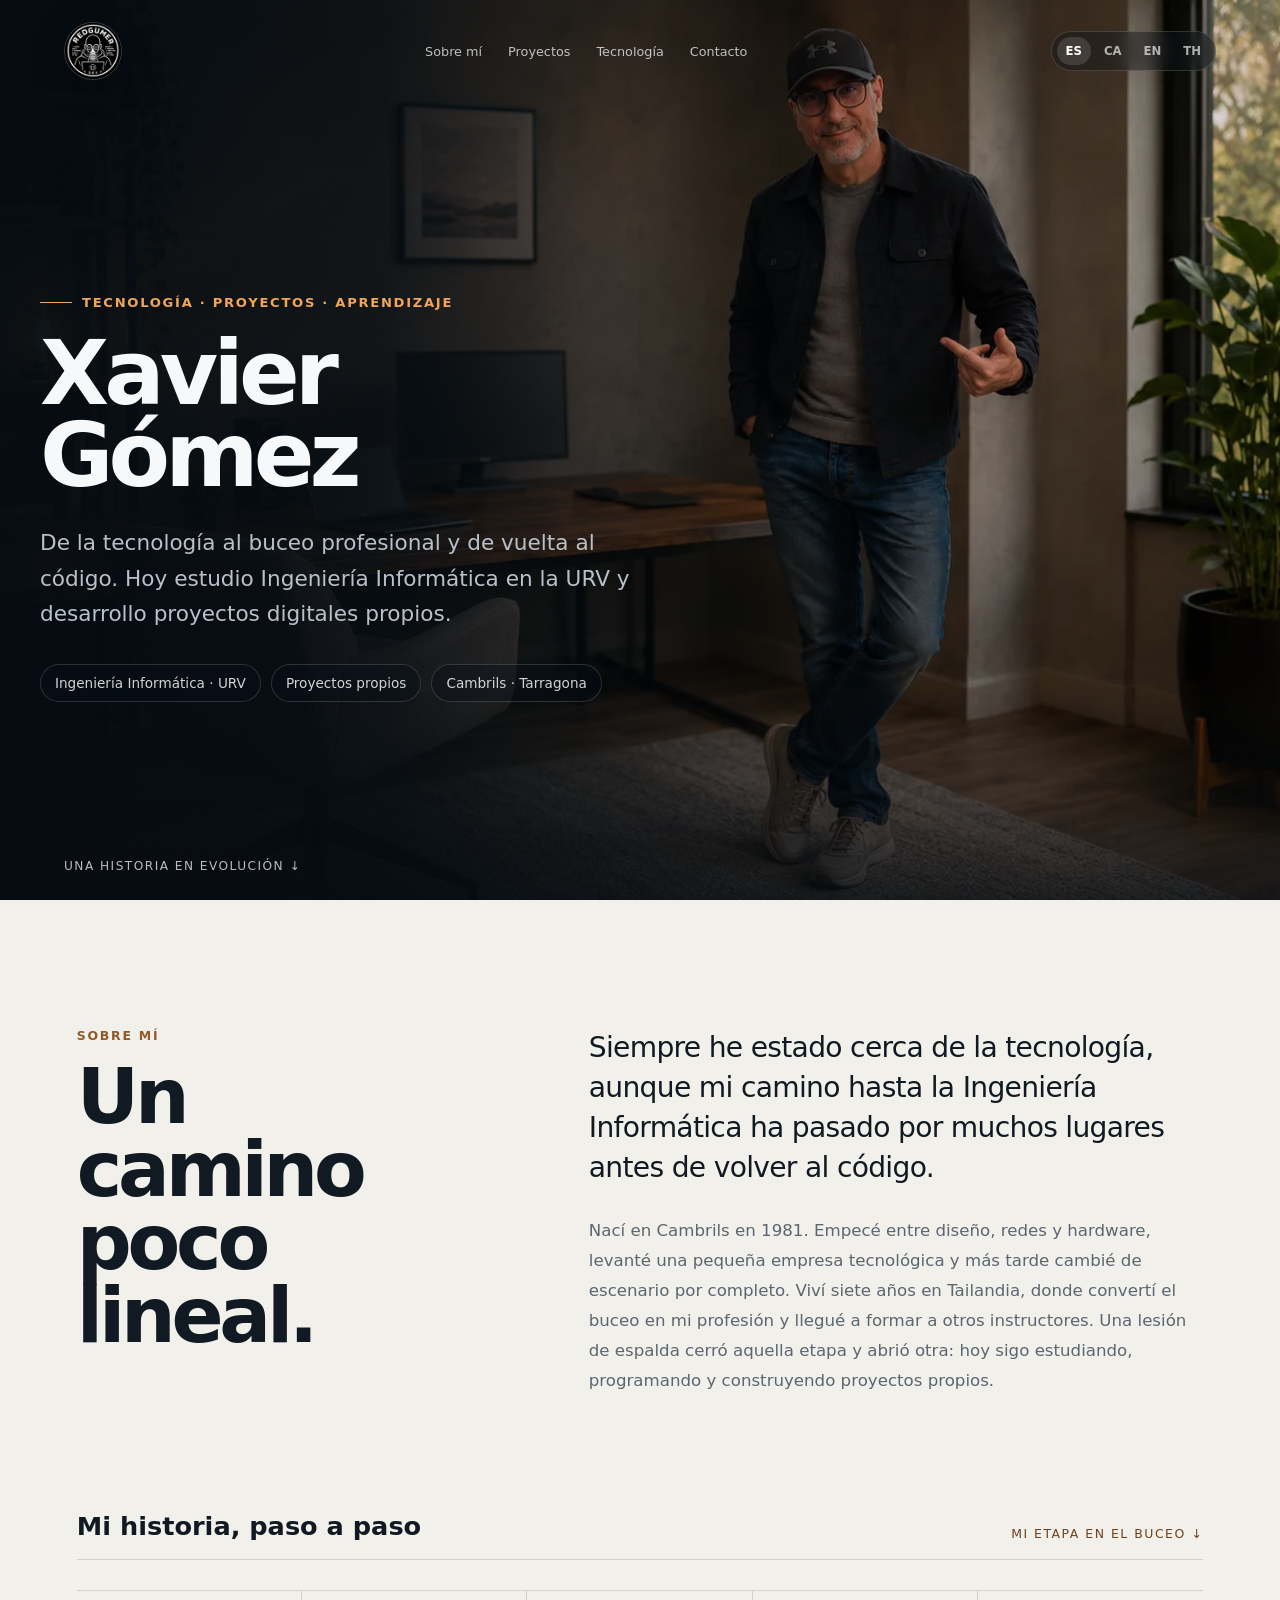
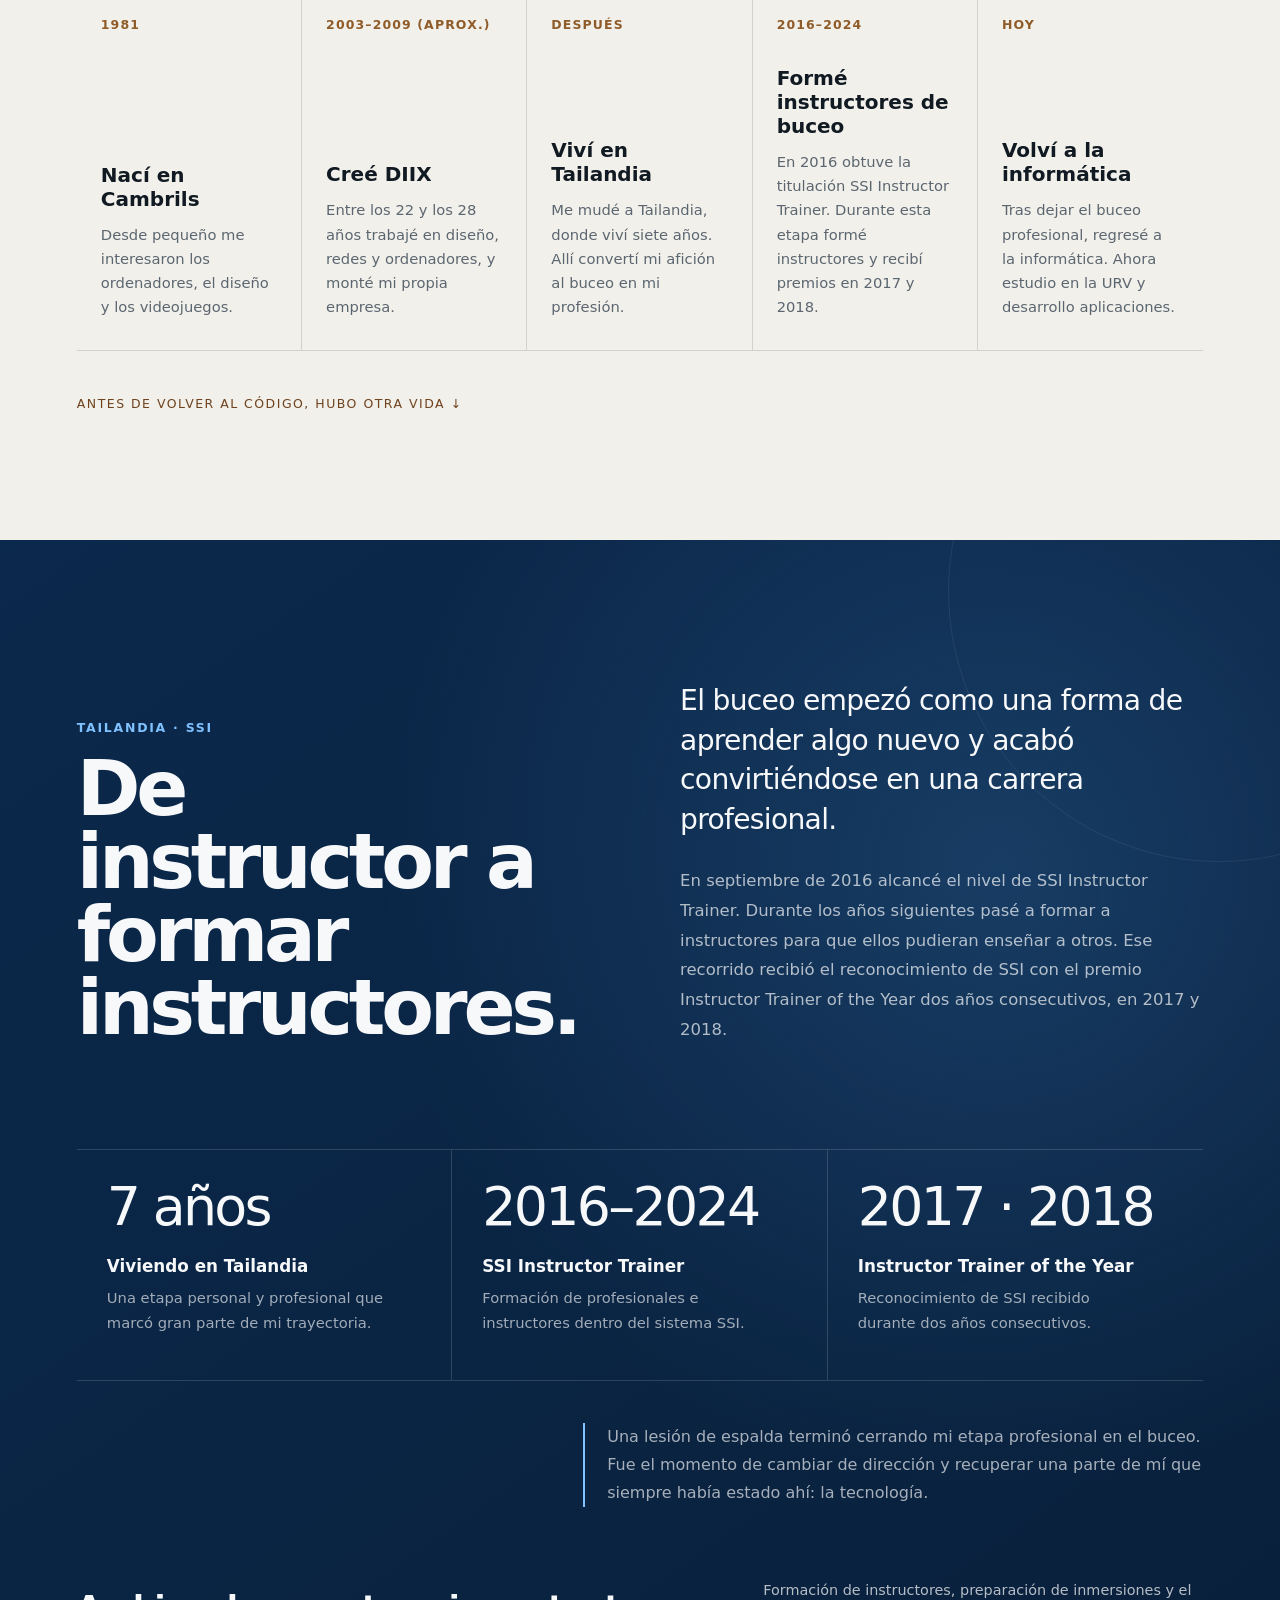
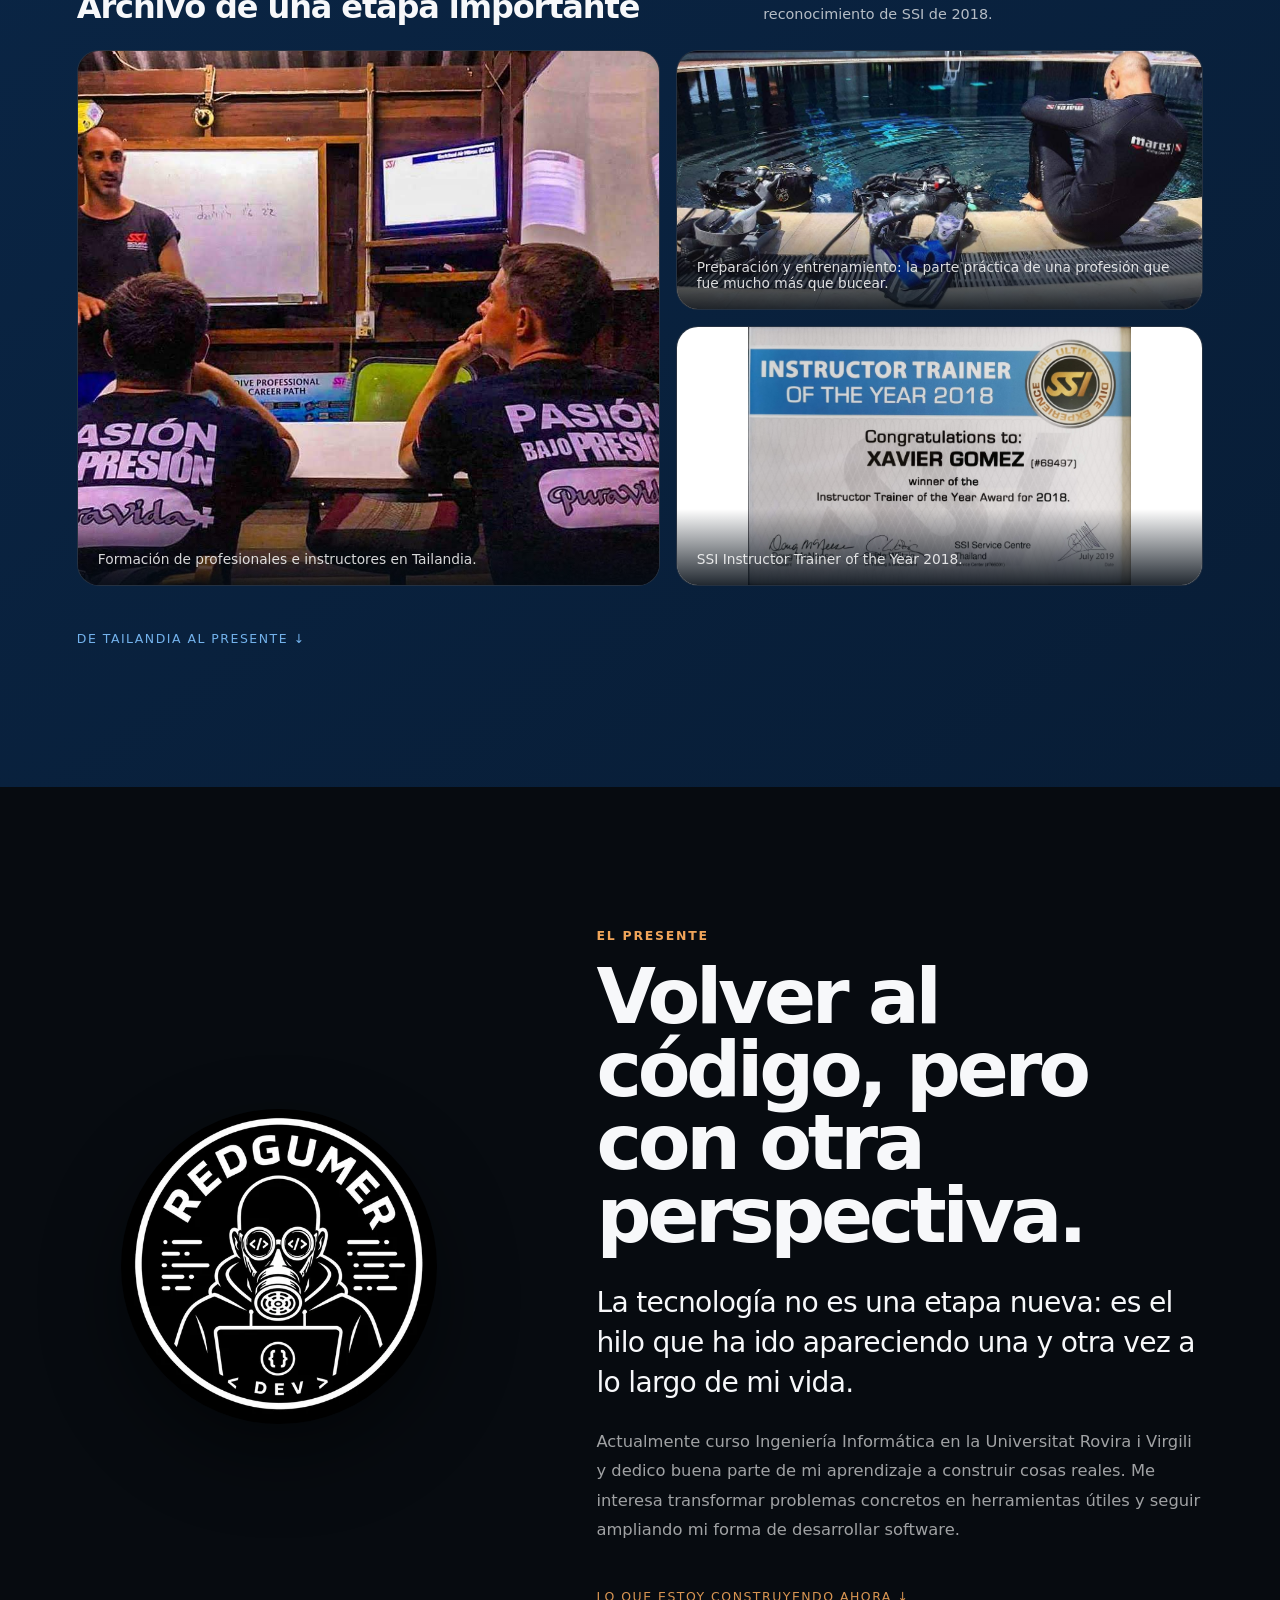
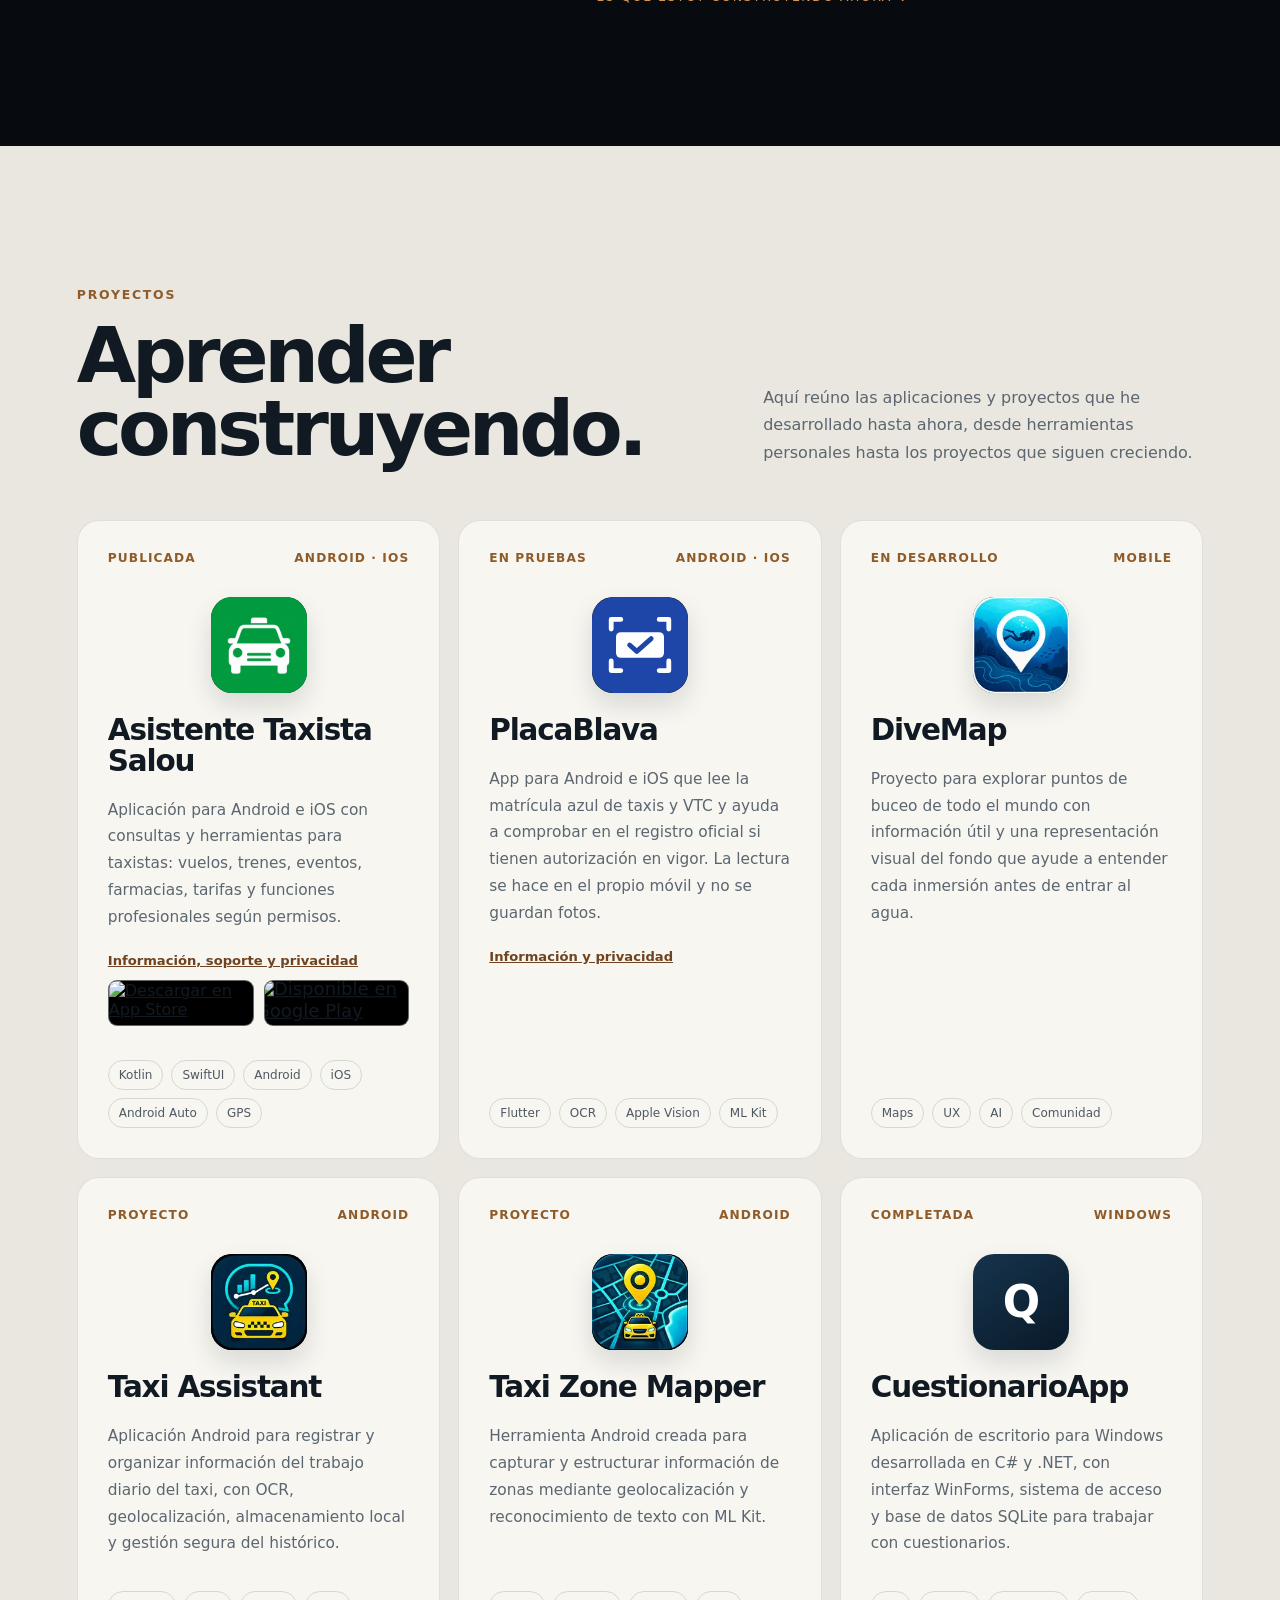
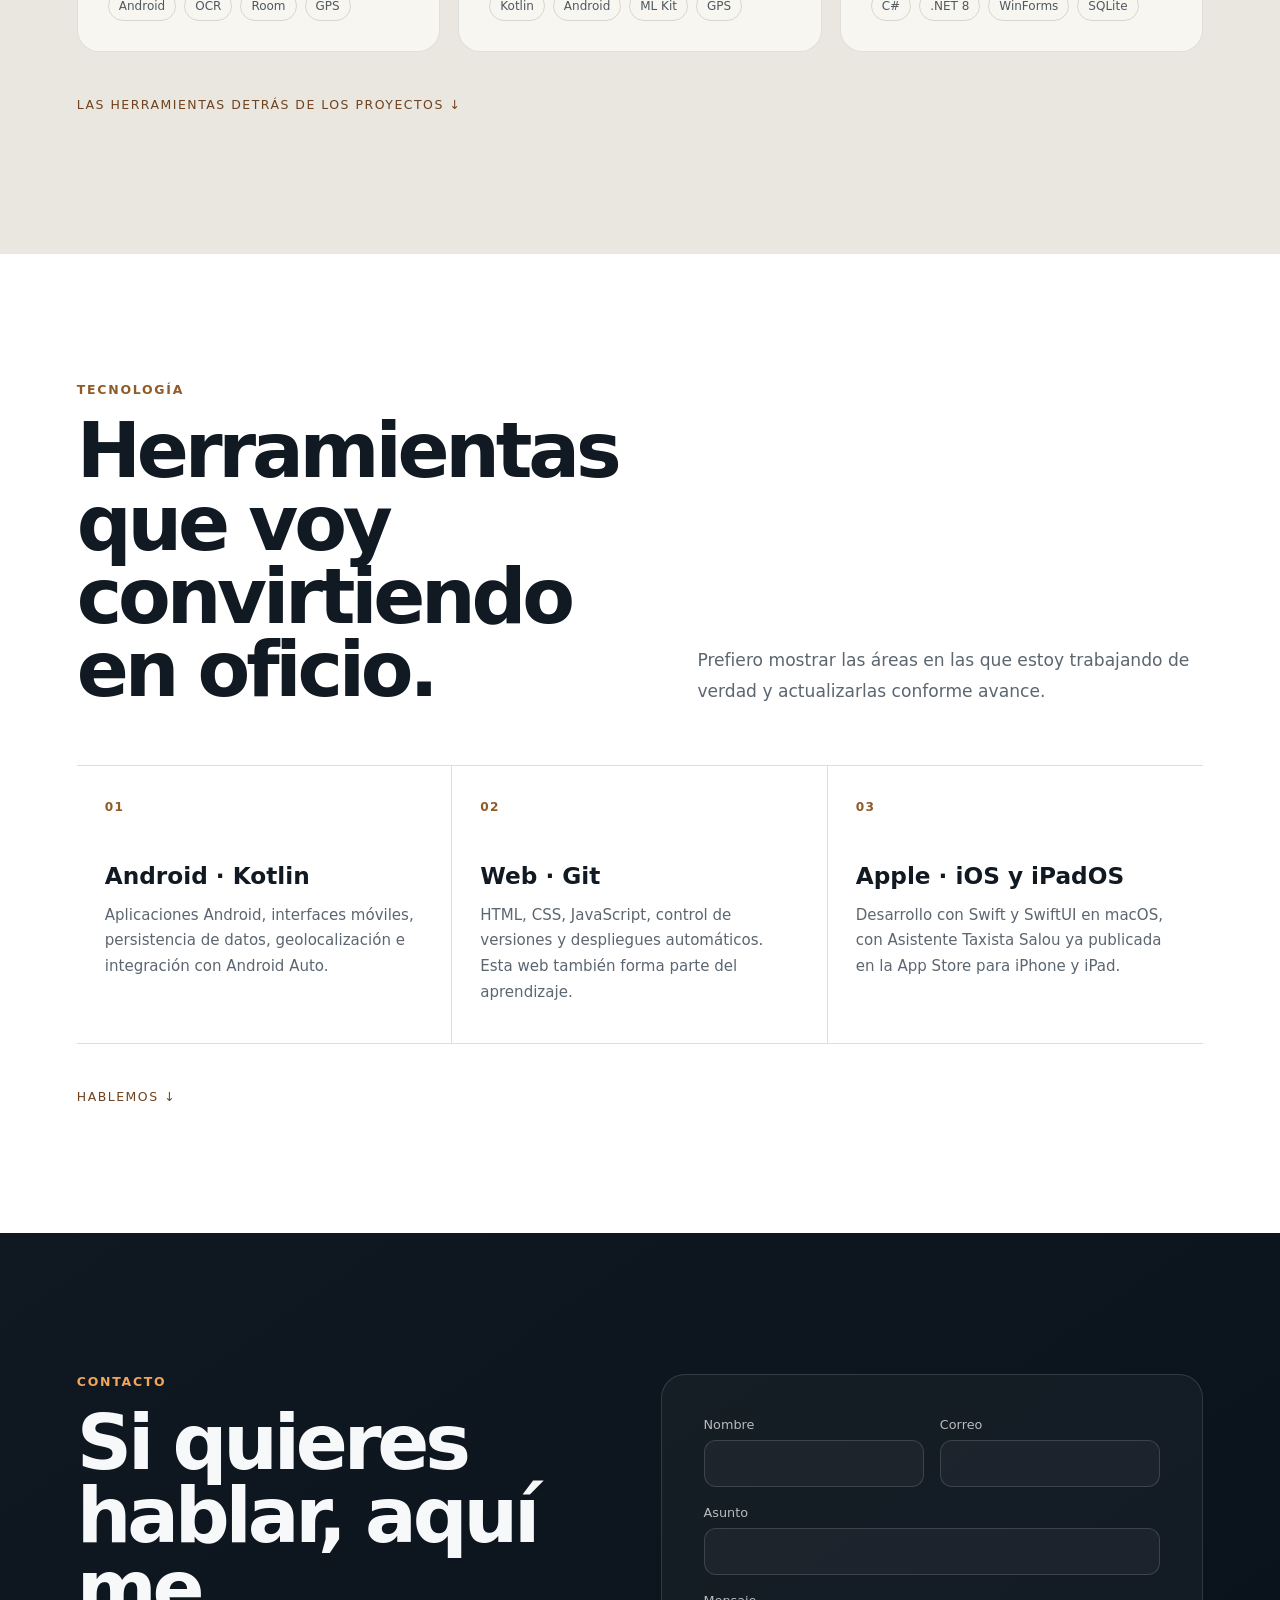
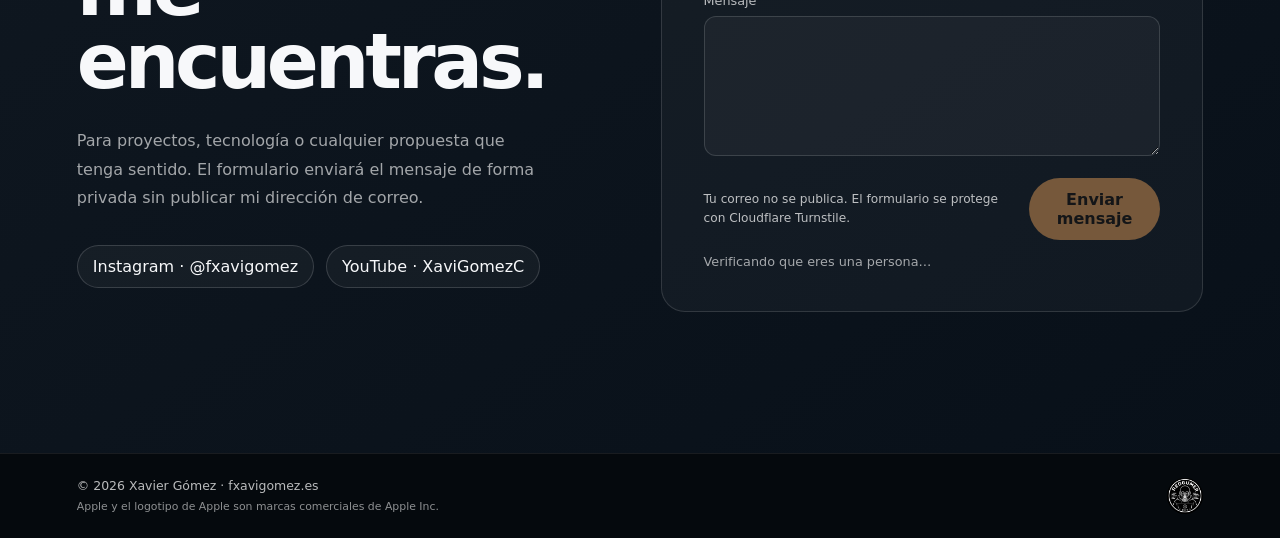
==== commit d42ae089: "Align project cards in two even rows of three The 4th/5th card centering rules were meant for five c" ====
--- a/index.html
+++ b/index.html
@@ -87,7 +87,7 @@
     .about{background:var(--paper);color:var(--ink);padding:clamp(84px,10vw,150px) clamp(24px,6vw,96px)}.about-top{display:grid;grid-template-columns:.8fr 1.2fr;gap:clamp(48px,8vw,120px);margin-bottom:clamp(72px,9vw,120px)}.about .kicker,.projects .kicker,.skills .kicker{color:#8f5b28}.about h2{max-width:560px}.lead{font-size:clamp(1.35rem,2.2vw,2rem);line-height:1.42;letter-spacing:-.025em}.about-copy .lead{margin-bottom:28px}.about-copy .body{color:var(--pm);font-size:1.04rem;line-height:1.8;max-width:68ch}.timeline-head{display:flex;justify-content:space-between;align-items:end;gap:20px;border-bottom:1px solid var(--pline);padding-bottom:18px;margin-bottom:30px}.timeline-head h3{font-size:clamp(1.4rem,2vw,1.85rem)}.timeline-head span{color:var(--pm);font-size:.8rem;letter-spacing:.12em;text-transform:uppercase}.timeline{display:grid;grid-template-columns:repeat(5,1fr);border-top:1px solid var(--pline);border-bottom:1px solid var(--pline)}.stop{min-height:250px;padding:26px 24px 30px;border-right:1px solid var(--pline);display:flex;flex-direction:column}.stop:last-child{border-right:0}.time{color:#8f5b28;font-size:.78rem;font-weight:800;letter-spacing:.09em;text-transform:uppercase;margin-bottom:auto}.stop h4{font-size:1.25rem;line-height:1.2;margin:34px 0 12px}.stop p{color:var(--pm);font-size:.92rem;line-height:1.65}
     .diving{position:relative;overflow:hidden;background:radial-gradient(circle at 78% 18%,rgba(73,145,215,.22),transparent 34%),linear-gradient(145deg,var(--deep),var(--deep2));padding:clamp(88px,11vw,155px) clamp(24px,6vw,96px)}.diving:before{content:"";position:absolute;width:540px;height:540px;border:1px solid rgba(255,255,255,.07);border-radius:50%;right:-210px;top:-220px}.diving .kicker{color:#7fc2ff}.diving-head{display:grid;grid-template-columns:.9fr 1.1fr;gap:clamp(50px,8vw,120px);align-items:end;margin-bottom:clamp(70px,9vw,105px)}.diving h2{max-width:690px}.diving-copy .lead{margin-bottom:26px}.diving-copy .body{color:rgba(255,255,255,.68);font-size:1.03rem;line-height:1.8}.stats{display:grid;grid-template-columns:repeat(3,1fr);border-top:1px solid var(--line);border-bottom:1px solid var(--line)}.stat{padding:30px;min-height:230px;border-right:1px solid var(--line)}.stat:last-child{border-right:0}.stat .big{display:block;font-size:clamp(2.2rem,4.2vw,4.7rem);line-height:1;letter-spacing:-.05em;margin-bottom:22px}.stat strong{display:block;font-size:1.05rem;margin-bottom:10px}.stat p{color:rgba(255,255,255,.62);font-size:.92rem;line-height:1.65;max-width:31ch}.career{display:flex;justify-content:flex-end;margin-top:42px}.career p{max-width:620px;color:rgba(255,255,255,.64);line-height:1.75;border-left:2px solid #7fc2ff;padding-left:22px}.archive{margin-top:72px}.archive-head{display:flex;justify-content:space-between;align-items:end;gap:24px;margin-bottom:24px}.archive-head h3{font-size:clamp(1.55rem,2.5vw,2.35rem);letter-spacing:-.035em}.archive-head p{color:rgba(255,255,255,.70);font-size:.9rem;max-width:440px;line-height:1.6}.gallery{display:grid;grid-template-columns:1.05fr .95fr;grid-template-rows:260px 260px;gap:16px}.photo{position:relative;overflow:hidden;border-radius:22px;border:1px solid rgba(255,255,255,.12);cursor:zoom-in;background:#071527}.photo:first-child{grid-row:1/3}.photo img{width:100%;height:100%;display:block;object-fit:cover;transition:transform .45s ease,filter .35s ease}.photo:hover img{transform:scale(1.025);filter:brightness(1.06)}.photo .caption{position:absolute;left:0;right:0;bottom:0;padding:42px 20px 18px;background:linear-gradient(transparent,rgba(3,11,20,.88));font-size:.86rem;color:rgba(255,255,255,.84)}.photo.award img{object-fit:contain;background:#fff}.lightbox{position:fixed;z-index:50;inset:0;background:rgba(0,0,0,.92);display:none;align-items:center;justify-content:center;padding:30px}.lightbox.open{display:flex}.lightbox img{max-width:min(1200px,94vw);max-height:90vh;object-fit:contain}.lightbox button{position:absolute;top:20px;right:24px;border:1px solid rgba(255,255,255,.2);background:rgba(0,0,0,.3);color:#fff;width:44px;height:44px;border-radius:50%;font-size:1.5rem;cursor:pointer}
     .present{background:#070b10;padding:clamp(90px,11vw,155px) clamp(24px,6vw,96px)}.present-grid{display:grid;grid-template-columns:.8fr 1.2fr;gap:clamp(50px,9vw,140px);align-items:center}.mark{display:grid;place-items:center;position:relative;min-height:410px}.mark:before{content:"";position:absolute;width:min(380px,80%);aspect-ratio:1;border-radius:50%;background:radial-gradient(circle,rgba(240,165,90,.18),transparent 68%)}.mark img{position:relative;width:min(340px,78%);height:auto;aspect-ratio:1/1;object-fit:contain;border-radius:50%;box-shadow:0 30px 80px rgba(0,0,0,.45)}.present .kicker{color:var(--accent)}.present h2{margin-bottom:30px}.present .lead{margin-bottom:24px}.present .body{color:rgba(255,255,255,.62);font-size:1.02rem;line-height:1.8;max-width:70ch}
-    .projects{background:#e9e7df;color:var(--ink);padding:clamp(90px,11vw,155px) clamp(24px,6vw,96px)}.projects-head{display:flex;justify-content:space-between;align-items:end;gap:48px;margin-bottom:54px}.projects-head p{color:var(--pm);max-width:440px;line-height:1.7}.cards{display:grid;grid-template-columns:repeat(6,1fr);gap:18px}.card{grid-column:span 2}.card:nth-child(4){grid-column:2/span 2}.card:nth-child(5){grid-column:4/span 2}.card{min-height:410px;background:#f7f6f1;border:1px solid rgba(17,26,34,.1);border-radius:22px;padding:30px;display:flex;flex-direction:column;transition:.25s}.card:hover{transform:translateY(-5px);box-shadow:0 20px 50px rgba(17,26,34,.09)}.meta{display:flex;justify-content:space-between;color:#8f5b28;font-size:.76rem;font-weight:800;letter-spacing:.09em;text-transform:uppercase}.card h3{font-size:clamp(1.7rem,2.3vw,2.4rem);line-height:1.05;letter-spacing:-.04em;margin:50px 0 20px}.card p{color:var(--pm);line-height:1.75;font-size:.96rem}.project-links{display:flex;flex-wrap:wrap;align-items:center;gap:12px;margin-top:22px}.project-links>a:first-child{color:#6f431f;font-size:.82rem;font-weight:800}.play-badge-link{display:inline-block;align-self:flex-start}.play-badge-link img{display:block;height:48px;width:auto}.tags{margin-top:auto;padding-top:34px;display:flex;flex-wrap:wrap;gap:8px}.tags span{border:1px solid var(--pline);border-radius:999px;padding:7px 10px;font-size:.75rem;color:#4f5961}
+    .projects{background:#e9e7df;color:var(--ink);padding:clamp(90px,11vw,155px) clamp(24px,6vw,96px)}.projects-head{display:flex;justify-content:space-between;align-items:end;gap:48px;margin-bottom:54px}.projects-head p{color:var(--pm);max-width:440px;line-height:1.7}.cards{display:grid;grid-template-columns:repeat(6,1fr);gap:18px}.card{grid-column:span 2}.card{min-height:410px;background:#f7f6f1;border:1px solid rgba(17,26,34,.1);border-radius:22px;padding:30px;display:flex;flex-direction:column;transition:.25s}.card:hover{transform:translateY(-5px);box-shadow:0 20px 50px rgba(17,26,34,.09)}.meta{display:flex;justify-content:space-between;color:#8f5b28;font-size:.76rem;font-weight:800;letter-spacing:.09em;text-transform:uppercase}.card h3{font-size:clamp(1.7rem,2.3vw,2.4rem);line-height:1.05;letter-spacing:-.04em;margin:50px 0 20px}.card p{color:var(--pm);line-height:1.75;font-size:.96rem}.project-links{display:flex;flex-wrap:wrap;align-items:center;gap:12px;margin-top:22px}.project-links>a:first-child{color:#6f431f;font-size:.82rem;font-weight:800}.play-badge-link{display:inline-block;align-self:flex-start}.play-badge-link img{display:block;height:48px;width:auto}.tags{margin-top:auto;padding-top:34px;display:flex;flex-wrap:wrap;gap:8px}.tags span{border:1px solid var(--pline);border-radius:999px;padding:7px 10px;font-size:.75rem;color:#4f5961}
     .download-links{display:flex;flex-wrap:wrap;gap:10px;width:100%}.download-link{display:inline-flex;align-items:center;justify-content:center;min-height:44px;min-width:135px;padding:10px 16px;border-radius:10px;background:#132019;color:#fff;text-decoration:none;font-size:.9rem;font-weight:800;transition:background .2s ease,transform .2s ease}.download-link:hover{background:#2c4838;transform:translateY(-2px)}.download-link:focus-visible{outline:3px solid #8f5b28;outline-offset:3px}
     .skills{background:#fff;color:var(--ink);padding:clamp(90px,10vw,145px) clamp(24px,6vw,96px)}.skills-head{display:grid;grid-template-columns:.9fr 1.1fr;gap:80px;align-items:end;margin-bottom:58px}.skills-head p{color:var(--pm);font-size:1.07rem;line-height:1.8;max-width:660px}.skill-grid{display:grid;grid-template-columns:repeat(3,1fr);border-top:1px solid var(--pline);border-bottom:1px solid var(--pline)}.skill{padding:34px 28px 38px;border-right:1px solid var(--pline)}.skill:last-child{border-right:0}.skill .num{color:#8f5b28;font-size:.76rem;font-weight:800;letter-spacing:.1em;margin-bottom:48px}.skill h3{font-size:1.45rem;margin-bottom:14px}.skill p{color:var(--pm);line-height:1.7;font-size:.94rem}
     .contact{background:linear-gradient(145deg,#101821,#081019);padding:clamp(90px,11vw,150px) clamp(24px,6vw,96px)}.contact-grid{display:grid;grid-template-columns:.85fr 1.15fr;gap:clamp(50px,9vw,140px)}.contact .kicker{color:var(--accent)}.contact h2{margin-bottom:28px}.contact-copy>p{color:rgba(255,255,255,.62);line-height:1.8;max-width:590px}.socials{display:flex;gap:12px;margin-top:32px;flex-wrap:wrap}.social{display:inline-flex;align-items:center;gap:9px;padding:11px 15px;border:1px solid var(--line);border-radius:999px;text-decoration:none;background:rgba(255,255,255,.04)}.social:hover{background:rgba(255,255,255,.1)}.form{border:1px solid rgba(255,255,255,.13);border-radius:24px;padding:clamp(24px,4vw,42px);background:rgba(255,255,255,.035)}.row{display:grid;grid-template-columns:1fr 1fr;gap:16px}.field{margin-bottom:18px}.field label{display:block;font-size:.8rem;color:rgba(255,255,255,.7);margin-bottom:8px}.field input,.field textarea{width:100%;border:1px solid rgba(255,255,255,.14);background:rgba(255,255,255,.04);color:#fff;border-radius:12px;padding:13px 14px;outline:none}.field textarea{min-height:140px;resize:vertical}.field input:focus,.field textarea:focus{border-color:rgba(240,165,90,.7)}.field input:-webkit-autofill,.field input:-webkit-autofill:hover,.field input:-webkit-autofill:focus{-webkit-text-fill-color:#fff;caret-color:#fff;-webkit-box-shadow:0 0 0 1000px #202833 inset;box-shadow:0 0 0 1000px #202833 inset}.form-foot{display:flex;justify-content:space-between;gap:18px;align-items:center;margin-top:4px}.form-note{font-size:.76rem;line-height:1.55;color:rgba(255,255,255,.72);max-width:410px}.submit{border:0;border-radius:999px;background:var(--accent);color:#17110b;font-weight:800;padding:12px 18px;cursor:pointer}.submit:disabled{opacity:.45;cursor:not-allowed}.form-status{margin-top:14px;color:rgba(255,255,255,.62);font-size:.8rem}.turnstile{margin:8px 0 16px}
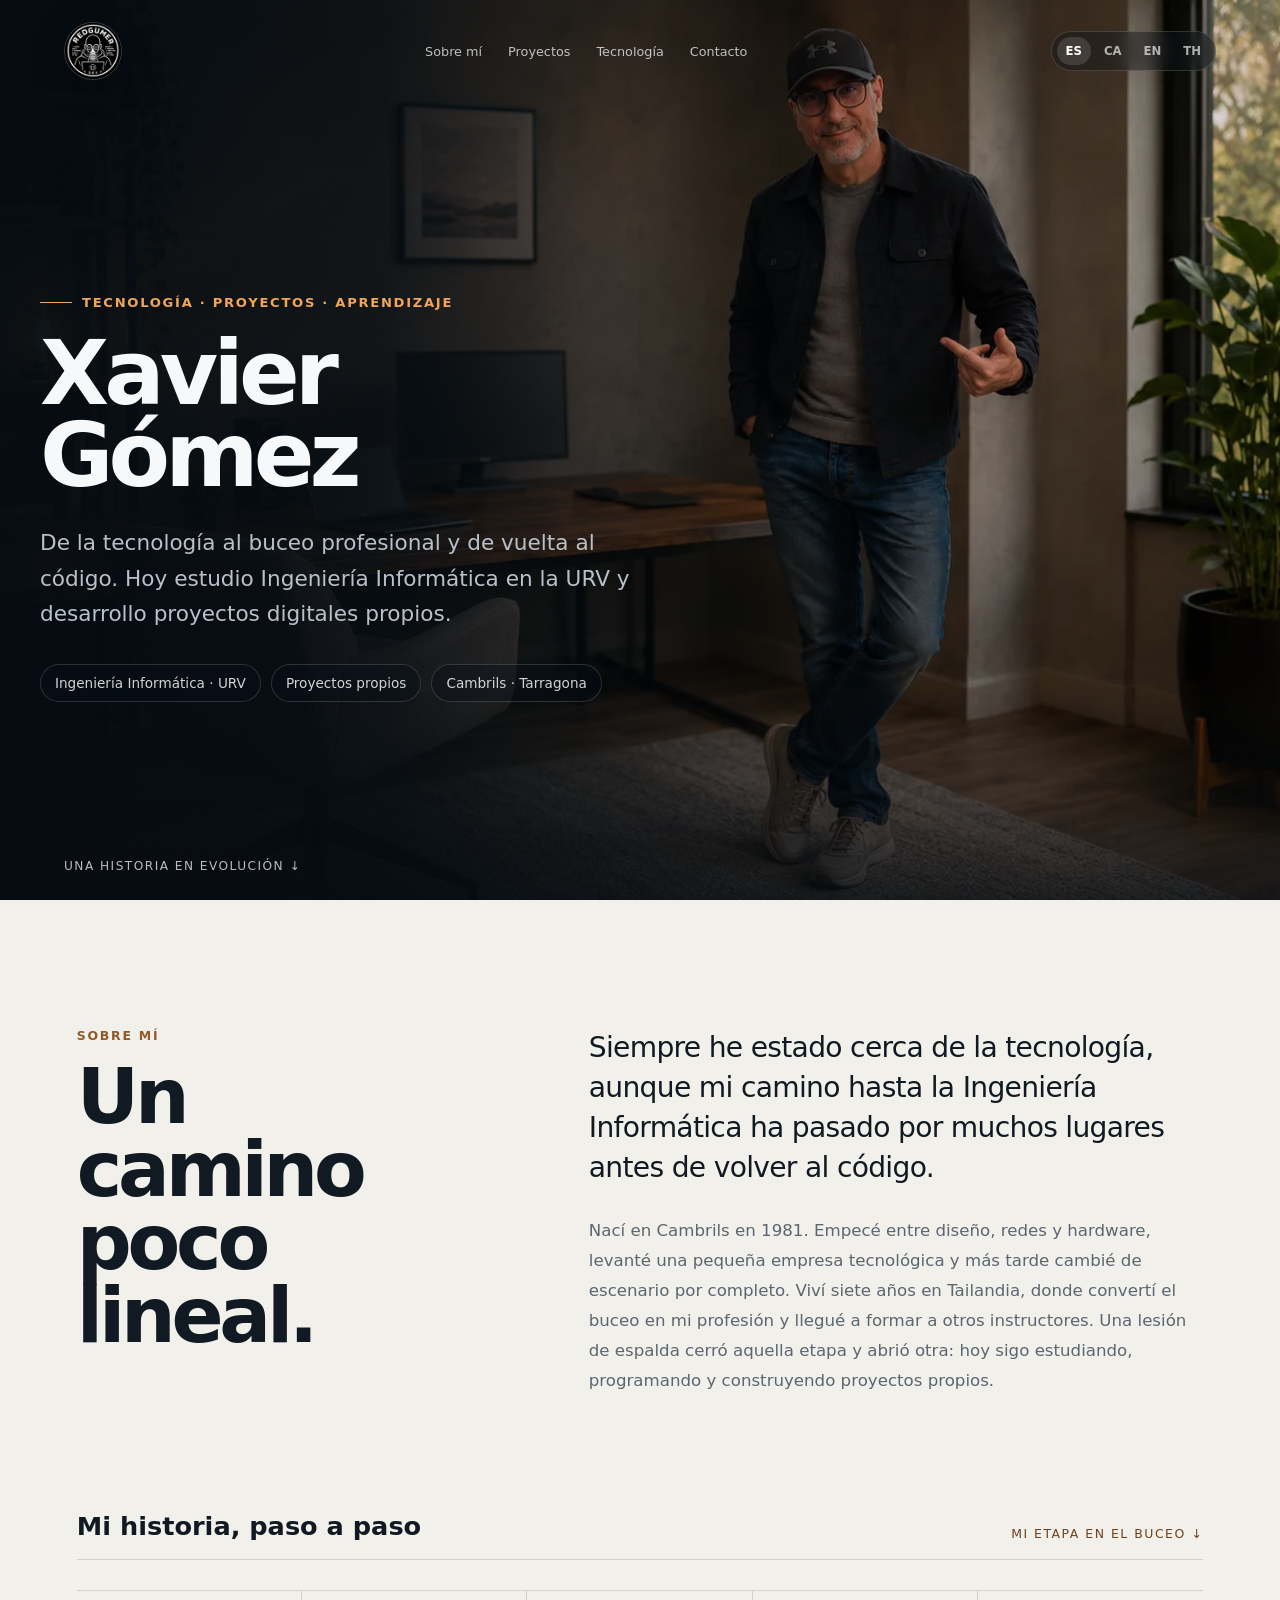
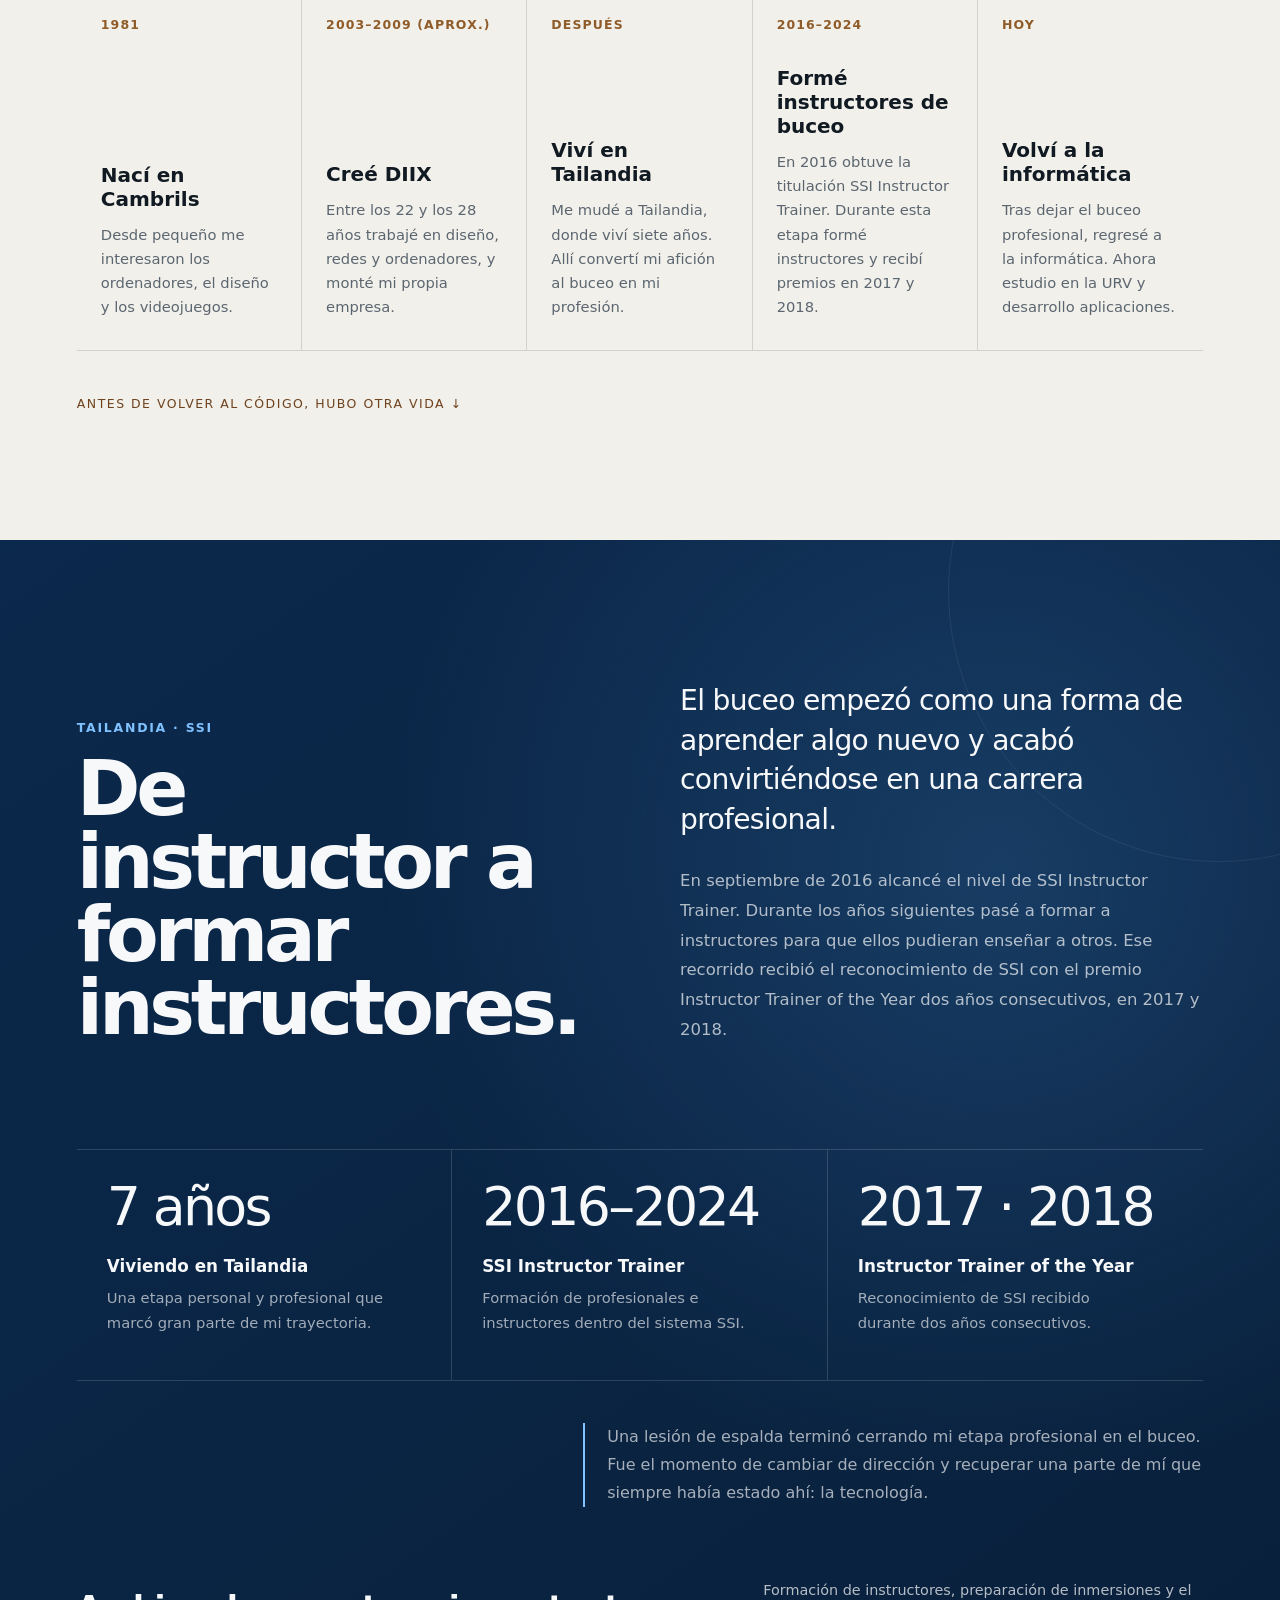
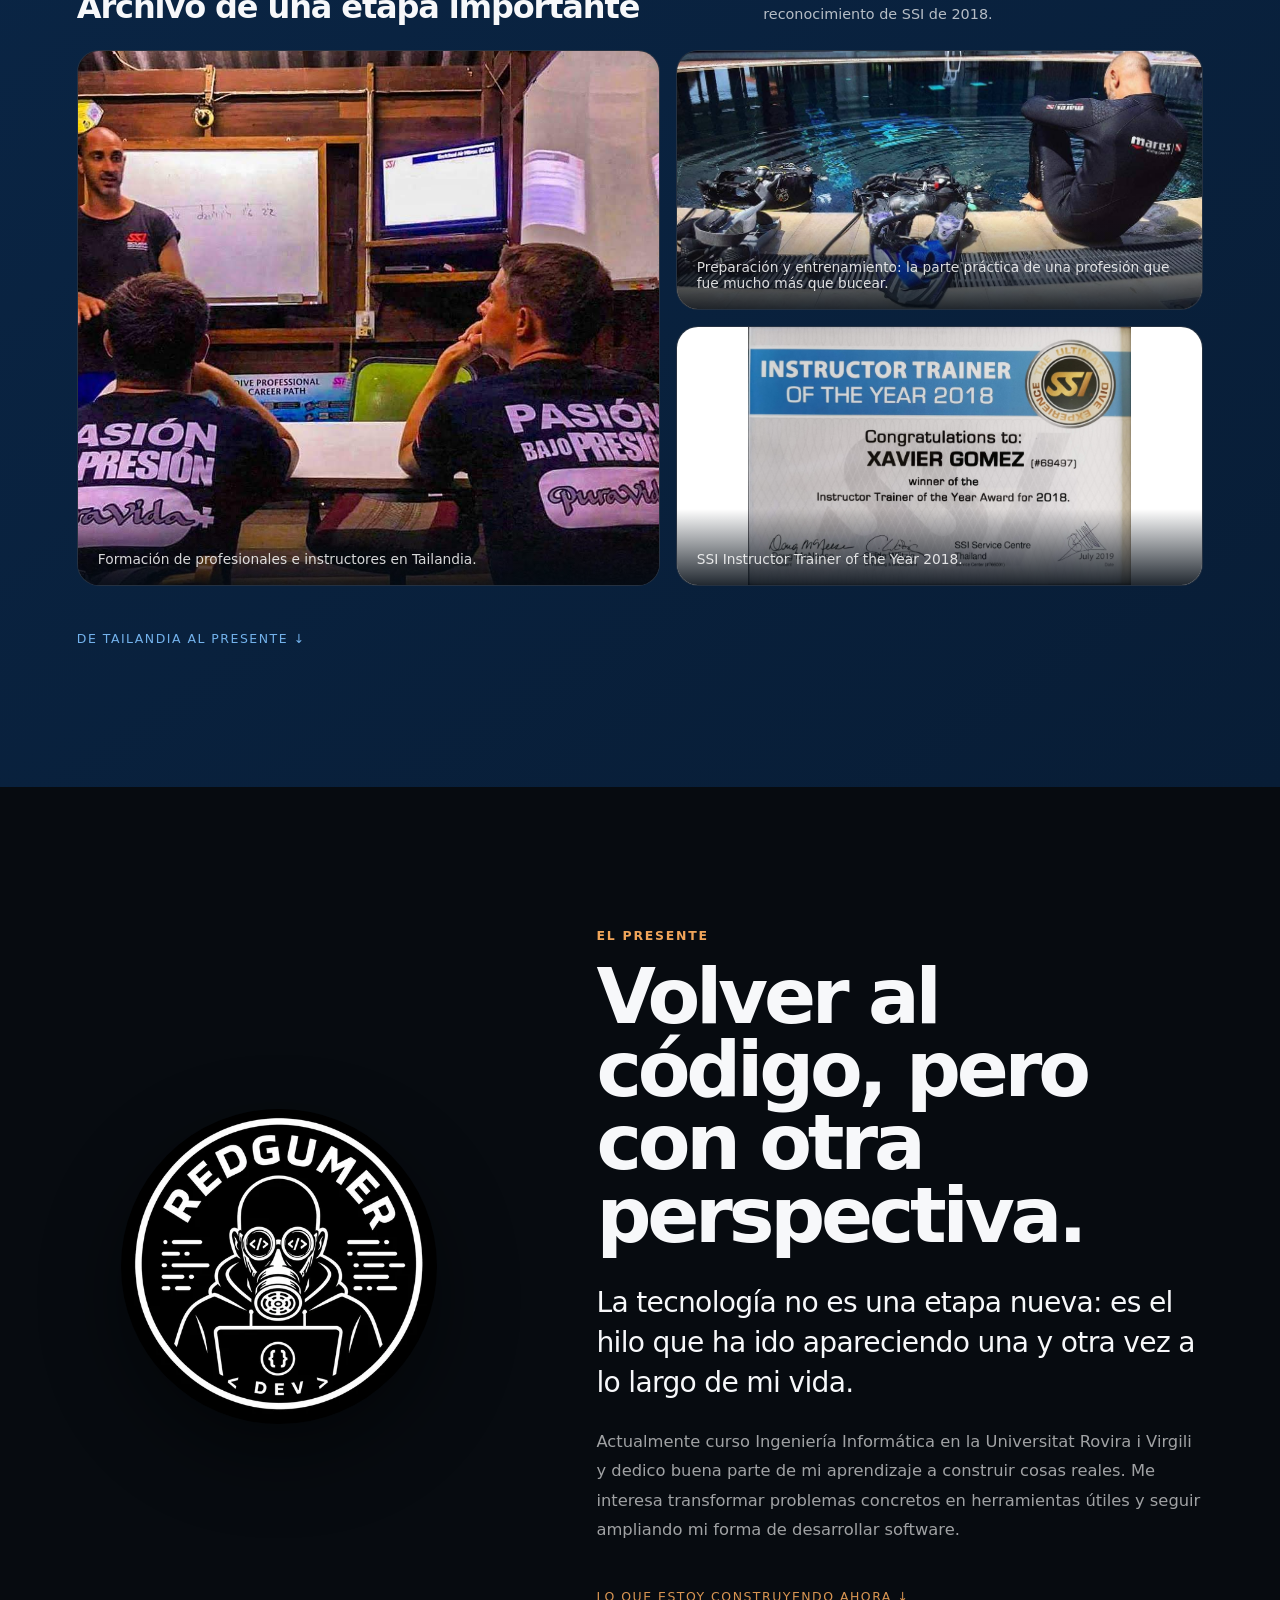
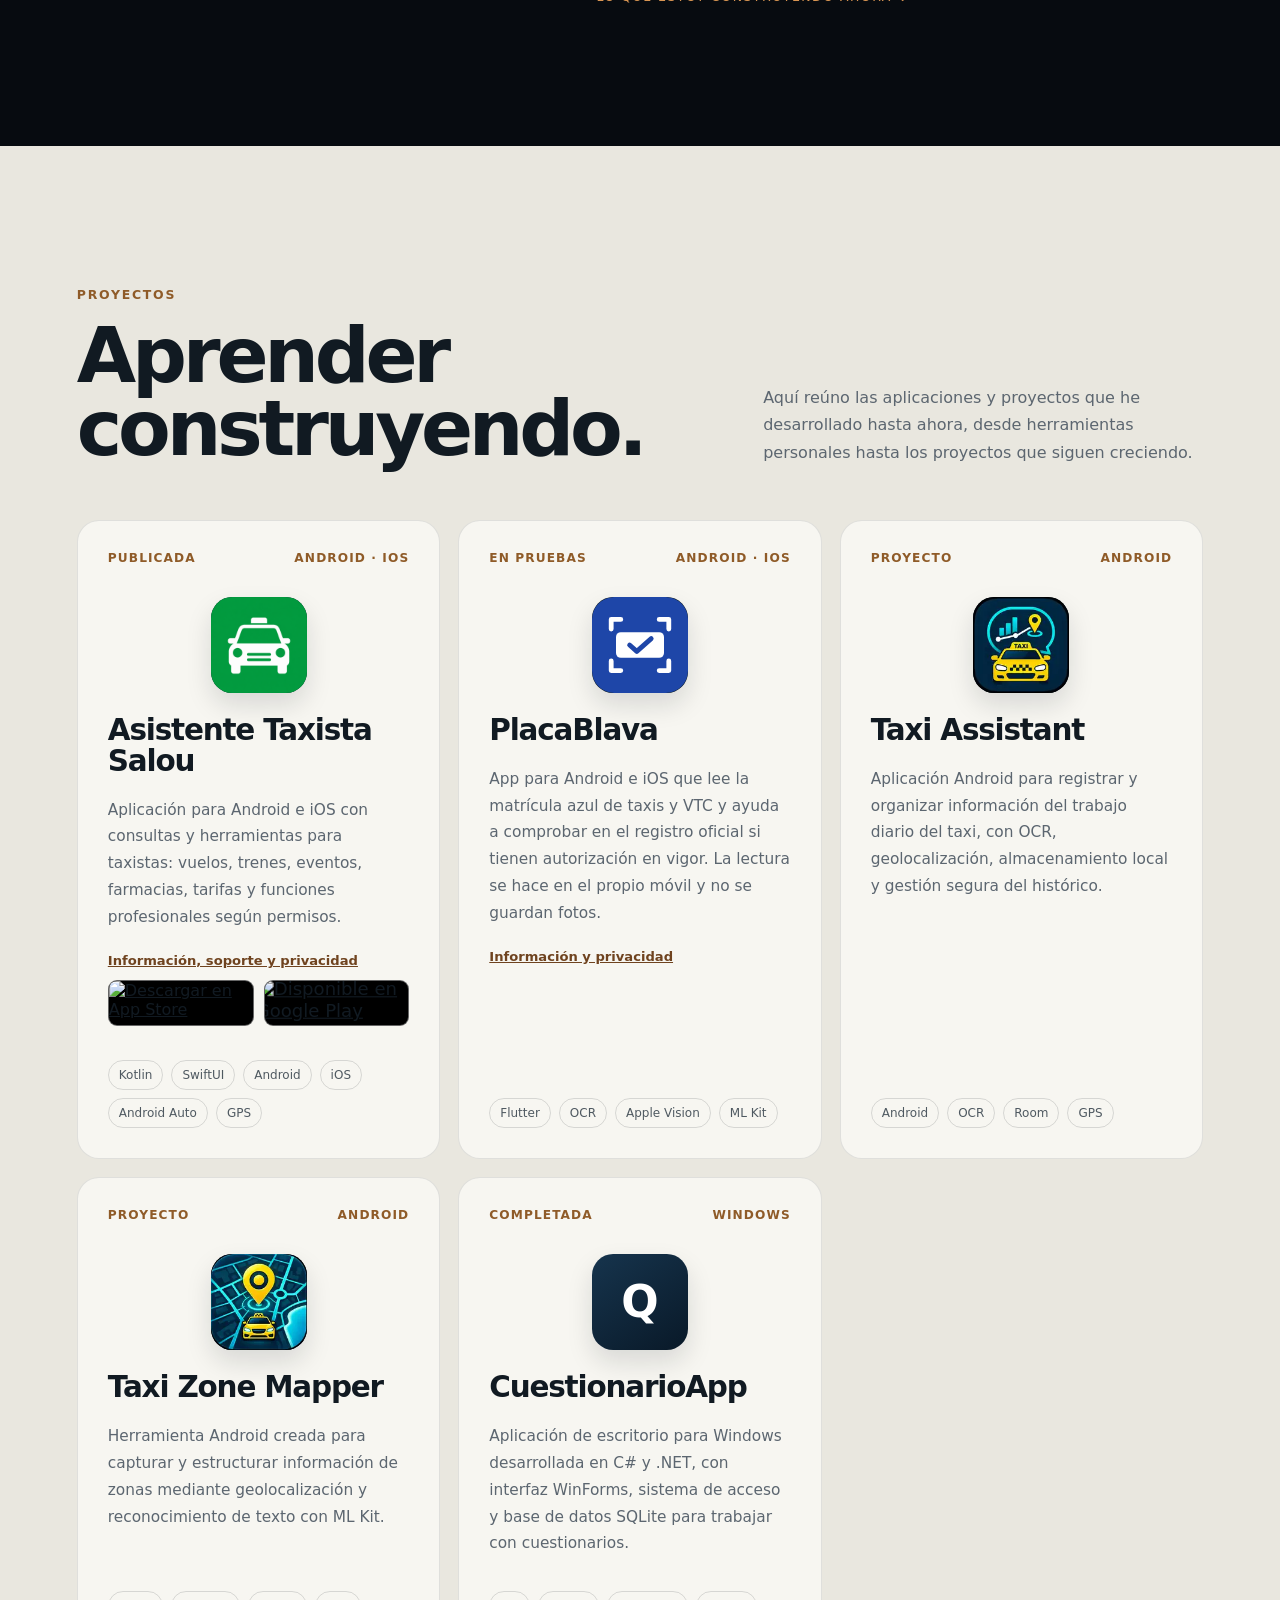
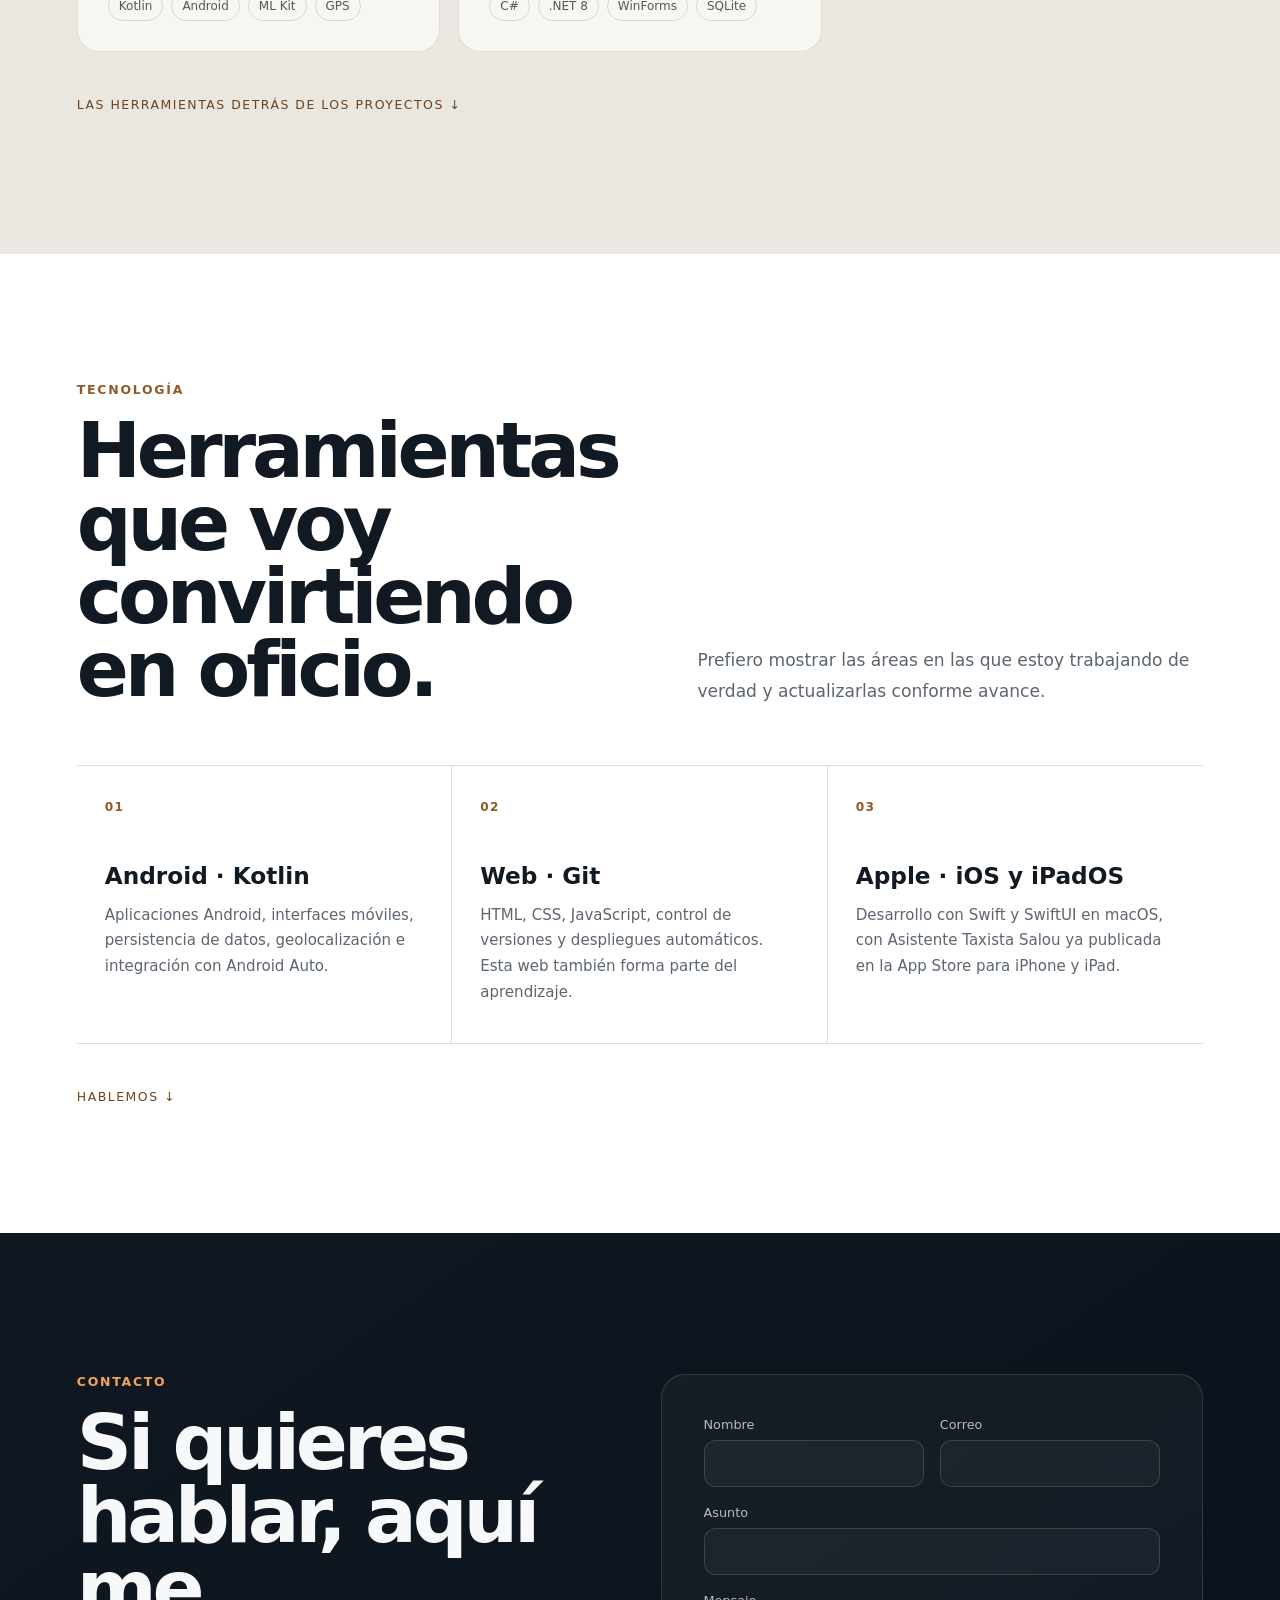
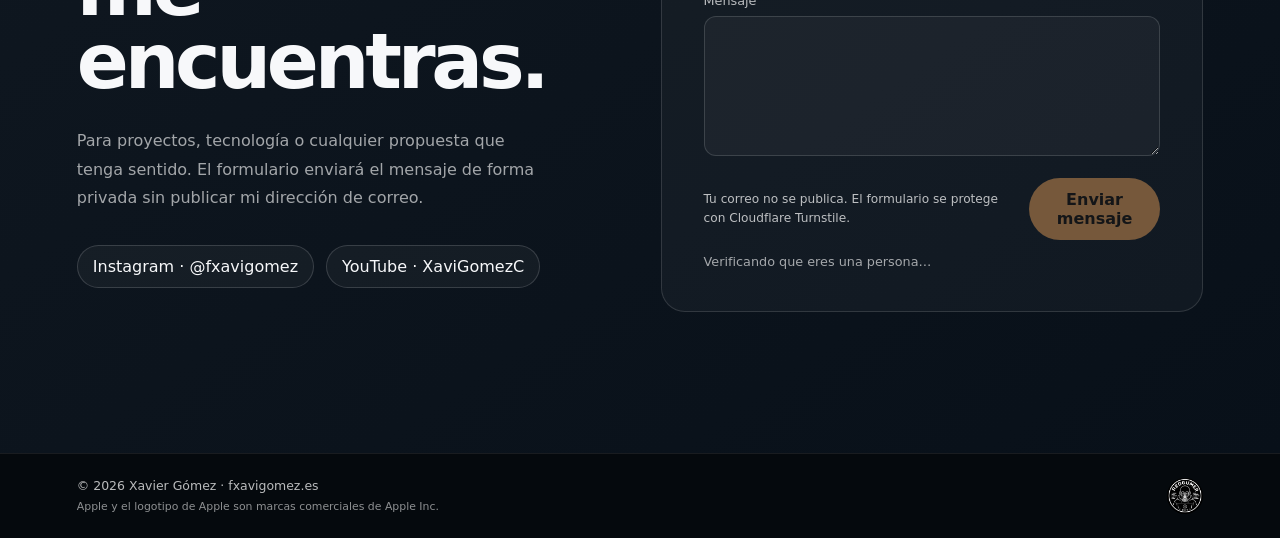
==== commit ea29d68e: "Remove retired DiveMap project from portfolio" ====
--- a/index.html
+++ b/index.html
@@ -140,7 +140,7 @@
   <section class="projects" id="proyectos"><div class="inner"><div class="projects-head"><div><div class="kicker" data-i18n="projectsKicker">Proyectos</div><h2 class="title" data-i18n="projectsTitle">Aprender construyendo.</h2></div><p data-i18n="projectsIntro">Aquí reúno las aplicaciones y proyectos que he desarrollado hasta ahora, desde herramientas personales hasta los proyectos que siguen creciendo.</p></div><div class="cards">
     <article class="card card--featured card--with-icon"><div class="meta"><span data-i18n="published">Publicada</span><span>Android · iOS</span></div><img class="project-app-icon" src="/assets/images/asistente-taxista-salou-logo.png" alt="Icono de Asistente Taxista Salou" width="88" height="88" loading="lazy" decoding="async"><h3>Asistente Taxista Salou</h3><p data-i18n="taxi">Aplicación para Android e iOS con consultas y herramientas para taxistas: vuelos, trenes, eventos, farmacias, tarifas y funciones profesionales según permisos.</p><div class="project-links"><a href="/asistente-taxista-salou/">Información, soporte y privacidad</a><div class="store-links" role="group" aria-label="Descargar Asistente Taxista Salou"><a class="store-badge store-badge--apple" href="https://apps.apple.com/es/app/asistente-taxista-salou/id6821425402" target="_blank" rel="noopener noreferrer" aria-label="Descargar Asistente Taxista Salou en App Store"><img src="https://developer.apple.com/assets/elements/badges/download-on-the-app-store.svg" alt="Descargar en App Store" width="144" height="48" loading="lazy" decoding="async"></a><a class="store-badge store-badge--google" href="https://play.google.com/store/apps/details?id=com.taxisalou.app" target="_blank" rel="noopener noreferrer" aria-label="Descargar Asistente Taxista Salou en Google Play"><img src="https://play.google.com/intl/en_us/badges/static/images/badges/en_badge_web_generic.png" alt="Disponible en Google Play" width="162" height="63" loading="lazy" decoding="async"></a></div></div><div class="tags"><span>Kotlin</span><span>SwiftUI</span><span>Android</span><span>iOS</span><span>Android Auto</span><span>GPS</span></div></article>
     <article class="card card--with-icon"><div class="meta"><span data-i18n="testing">En pruebas</span><span>Android · iOS</span></div><img class="project-app-icon" src="/assets/images/placablava-icon.svg" alt="Icono de PlacaBlava" width="96" height="96" loading="lazy" decoding="async"><h3>PlacaBlava</h3><p data-i18n="placablava">App para Android e iOS que lee la matrícula azul de taxis y VTC y ayuda a comprobar en el registro oficial si tienen autorización en vigor. La lectura se hace en el propio móvil y no se guardan fotos.</p><div class="project-links"><a href="/placablava/" data-i18n="placablavaLink">Información y privacidad</a></div><div class="tags"><span>Flutter</span><span>OCR</span><span>Apple Vision</span><span>ML Kit</span></div></article>
-    <article class="card card--with-icon"><div class="meta"><span data-i18n="inDev">En desarrollo</span><span>Mobile</span></div><img class="project-app-icon" src="/assets/images/divemap-icon.svg" alt="Icono de DiveMap" width="96" height="96" loading="lazy" decoding="async"><h3>DiveMap</h3><p data-i18n="divemap">Proyecto para explorar puntos de buceo de todo el mundo con información útil y una representación visual del fondo que ayude a entender cada inmersión antes de entrar al agua.</p><div class="tags"><span>Maps</span><span>UX</span><span>AI</span><span data-i18n="community">Comunidad</span></div></article>
+
     <article class="card card--with-icon"><div class="meta"><span data-i18n="projectLabel">Proyecto</span><span>Android</span></div><img class="project-app-icon" src="/assets/images/taxi-assistant-icon.svg" alt="Icono de Taxi Assistant" width="96" height="96" loading="lazy" decoding="async"><h3>Taxi Assistant</h3><p data-i18n="taxiAssistant">Aplicación Android para registrar y organizar información del trabajo diario del taxi, con OCR, geolocalización, almacenamiento local y gestión segura del histórico.</p><div class="tags"><span>Android</span><span>OCR</span><span>Room</span><span>GPS</span></div></article>
     <article class="card card--with-icon"><div class="meta"><span data-i18n="projectLabel">Proyecto</span><span>Android</span></div><img class="project-app-icon" src="/assets/images/taxi-zone-mapper-icon.svg" alt="Icono de Taxi Zone Mapper" width="96" height="96" loading="lazy" decoding="async"><h3>Taxi Zone Mapper</h3><p data-i18n="taxiMapper">Herramienta Android creada para capturar y estructurar información de zonas mediante geolocalización y reconocimiento de texto con ML Kit.</p><div class="tags"><span>Kotlin</span><span>Android</span><span>ML Kit</span><span>GPS</span></div></article>
     <article class="card card--with-icon"><div class="meta"><span data-i18n="completed">Completada</span><span>Windows</span></div><div class="project-generic-icon" role="img" aria-label="Icono genérico de CuestionarioApp"><span aria-hidden="true">Q</span></div><h3>CuestionarioApp</h3><p data-i18n="quiz">Aplicación de escritorio para Windows desarrollada en C# y .NET, con interfaz WinForms, sistema de acceso y base de datos SQLite para trabajar con cuestionarios.</p><div class="tags"><span>C#</span><span>.NET 8</span><span>WinForms</span><span>SQLite</span></div></article>
